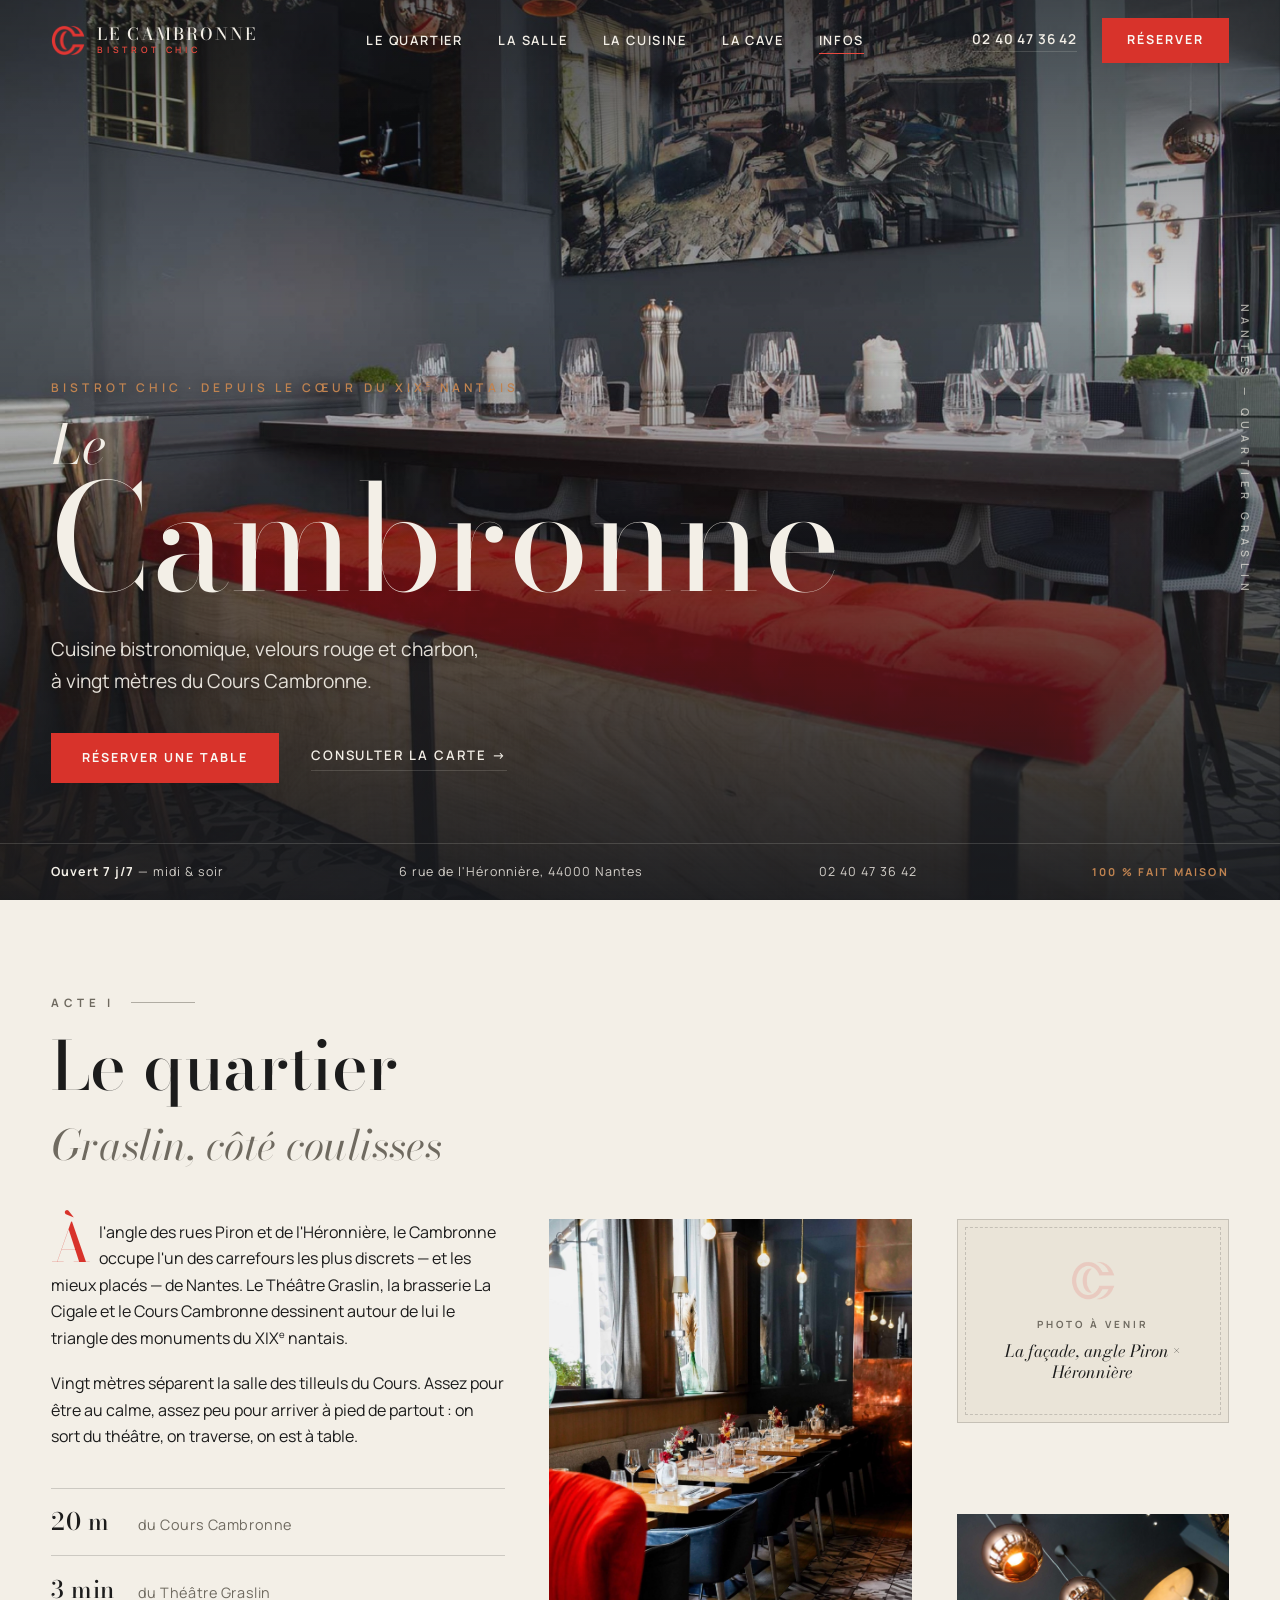
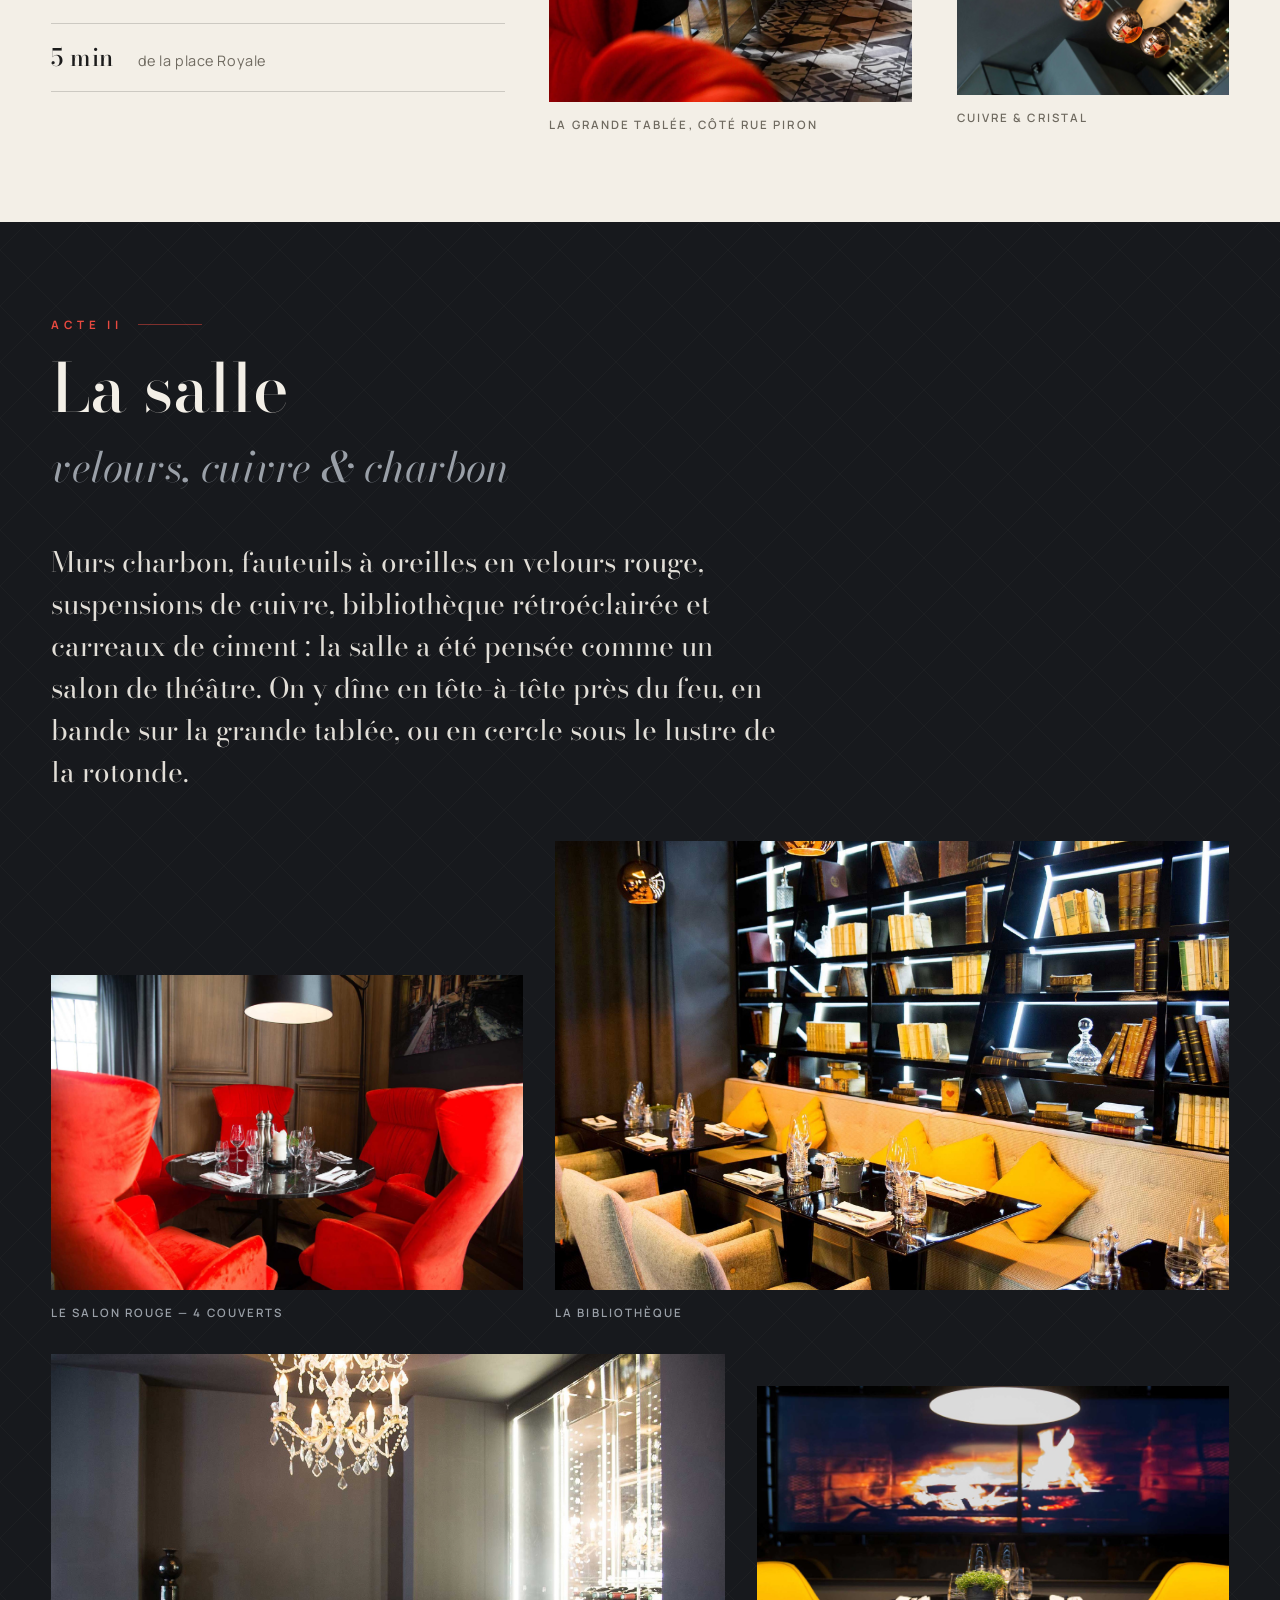
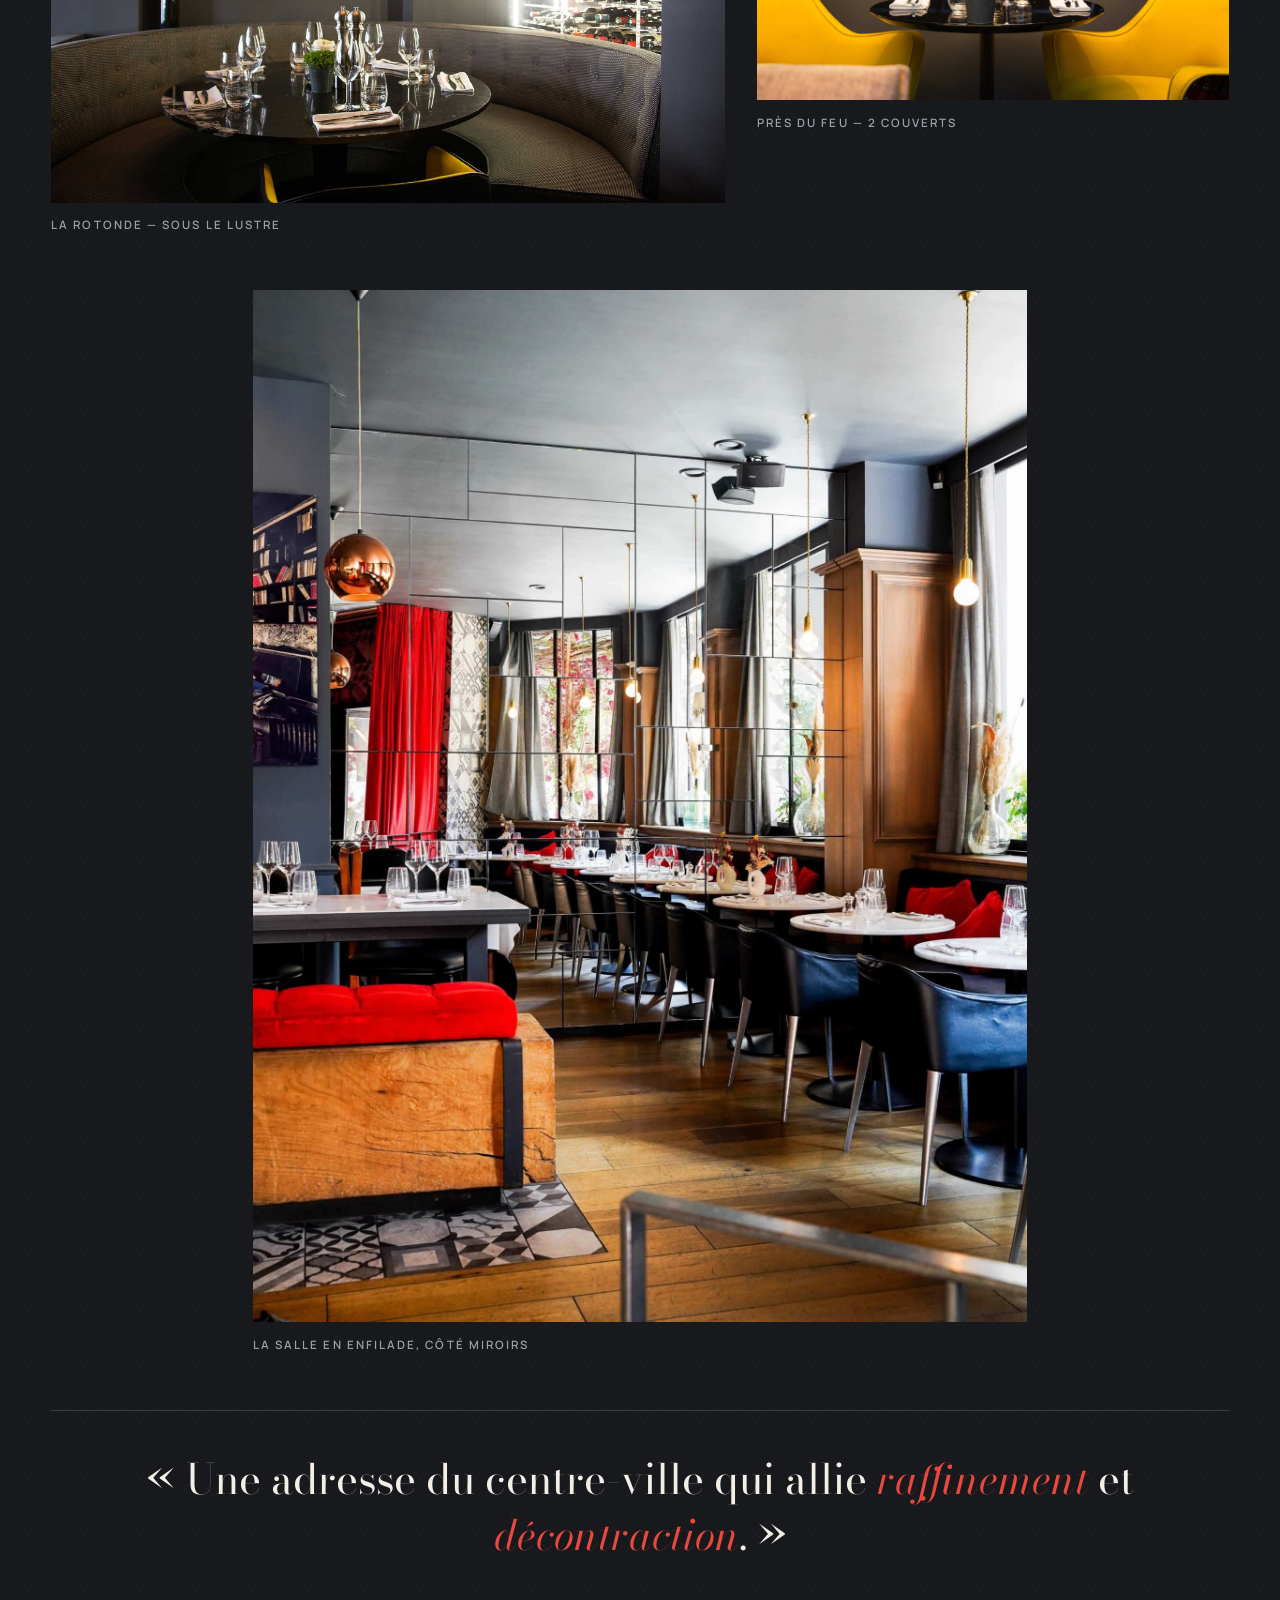
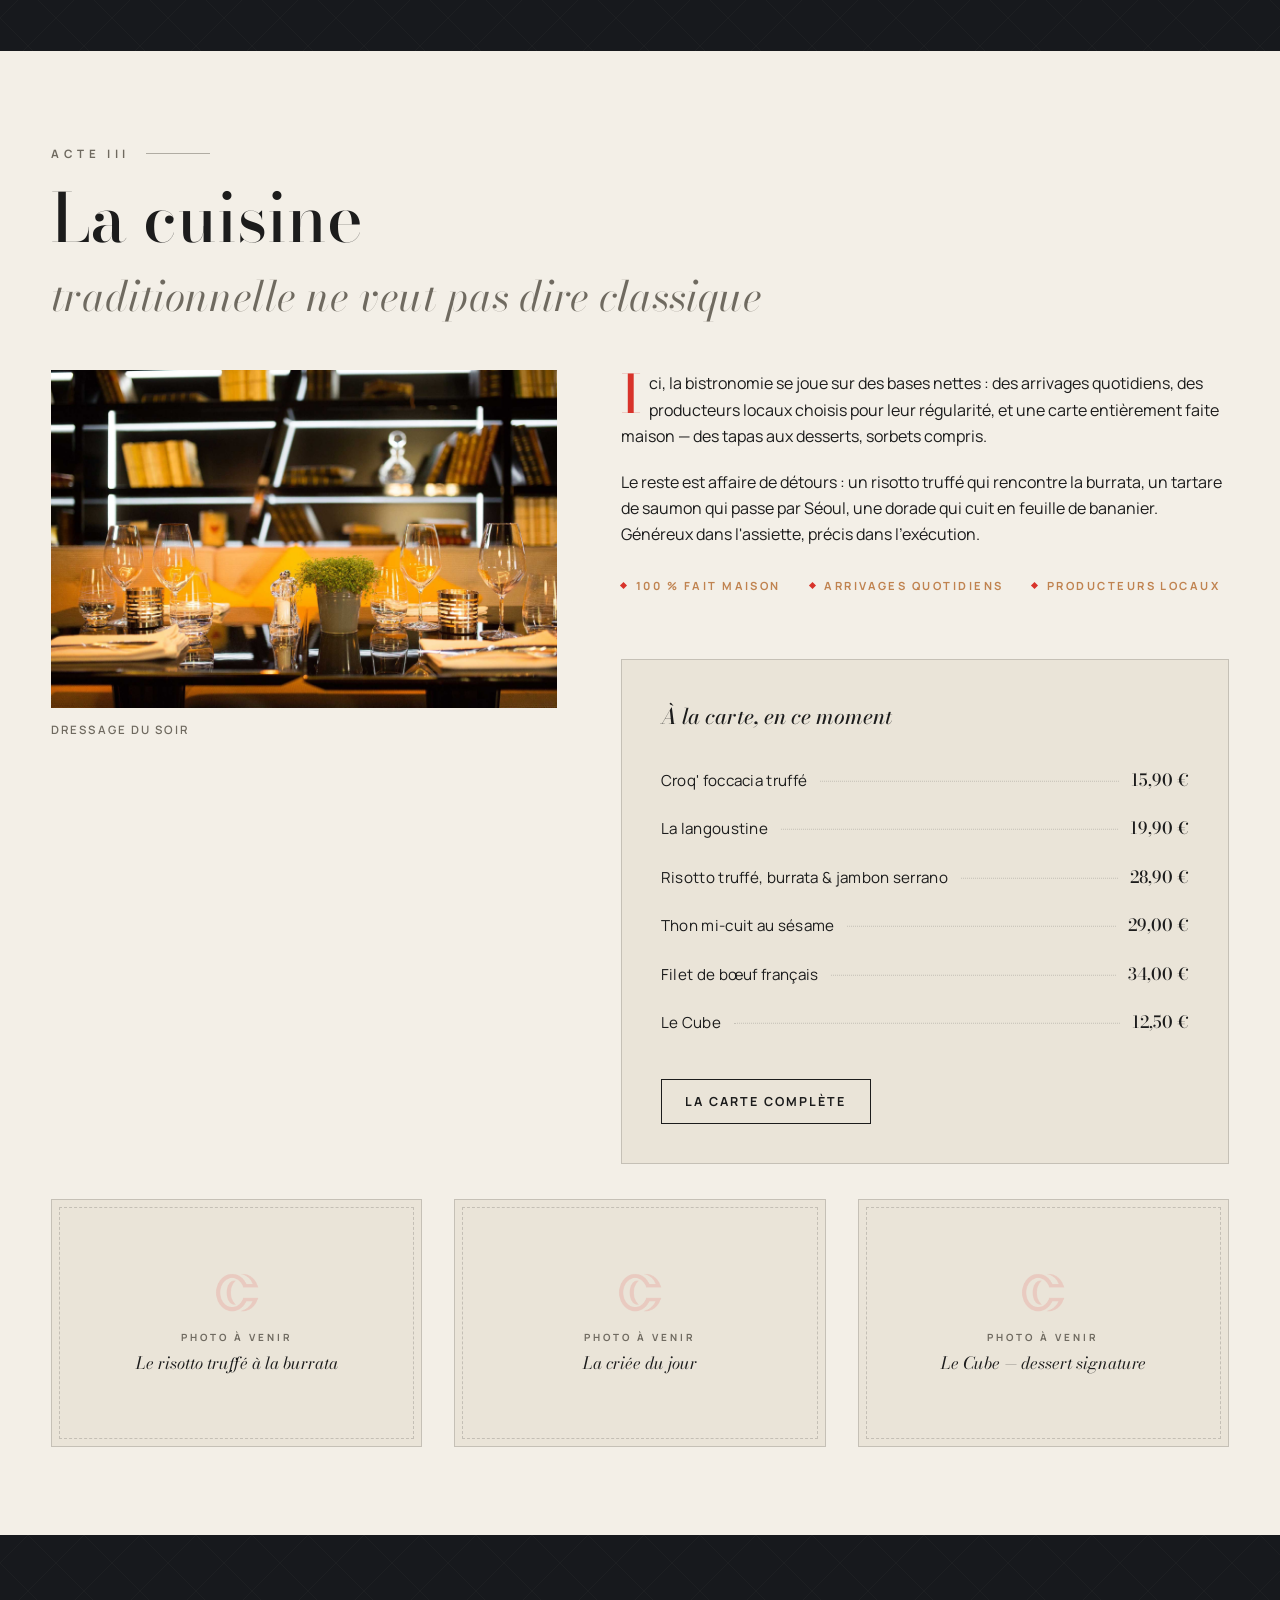
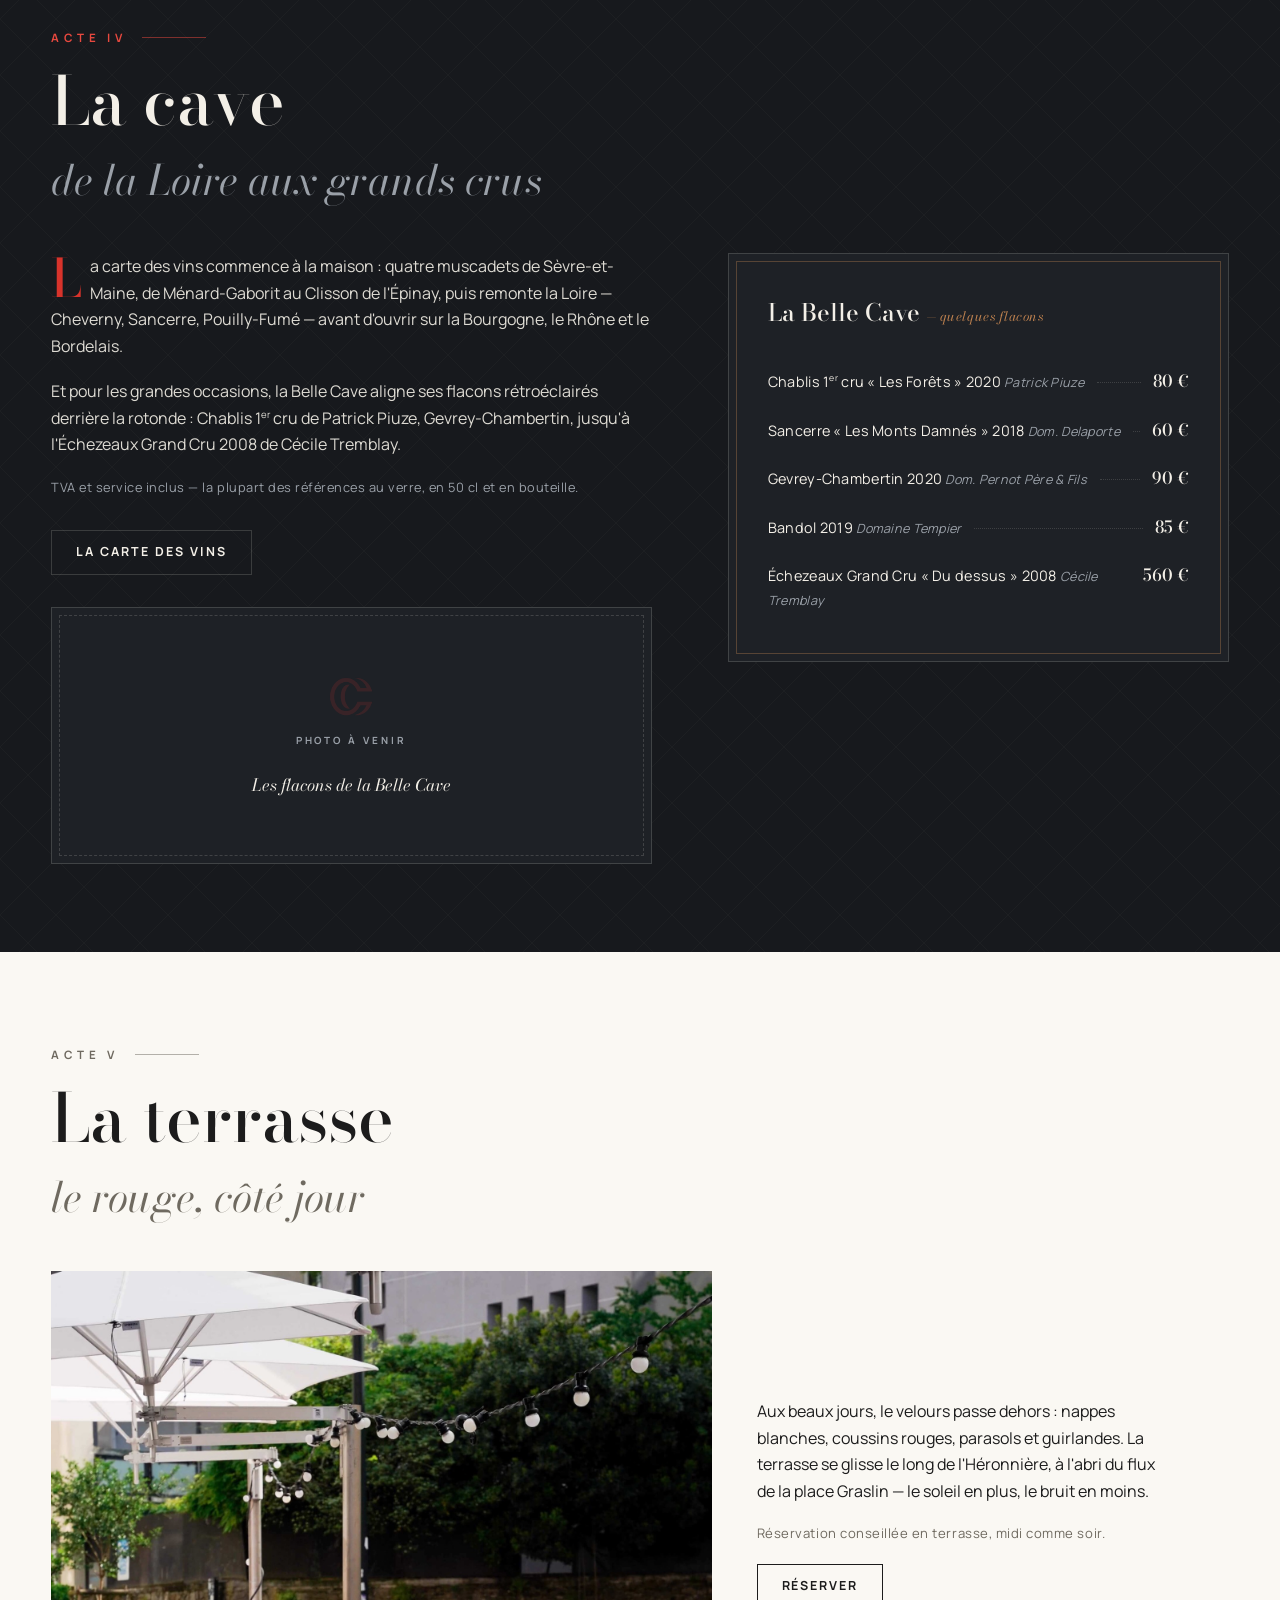
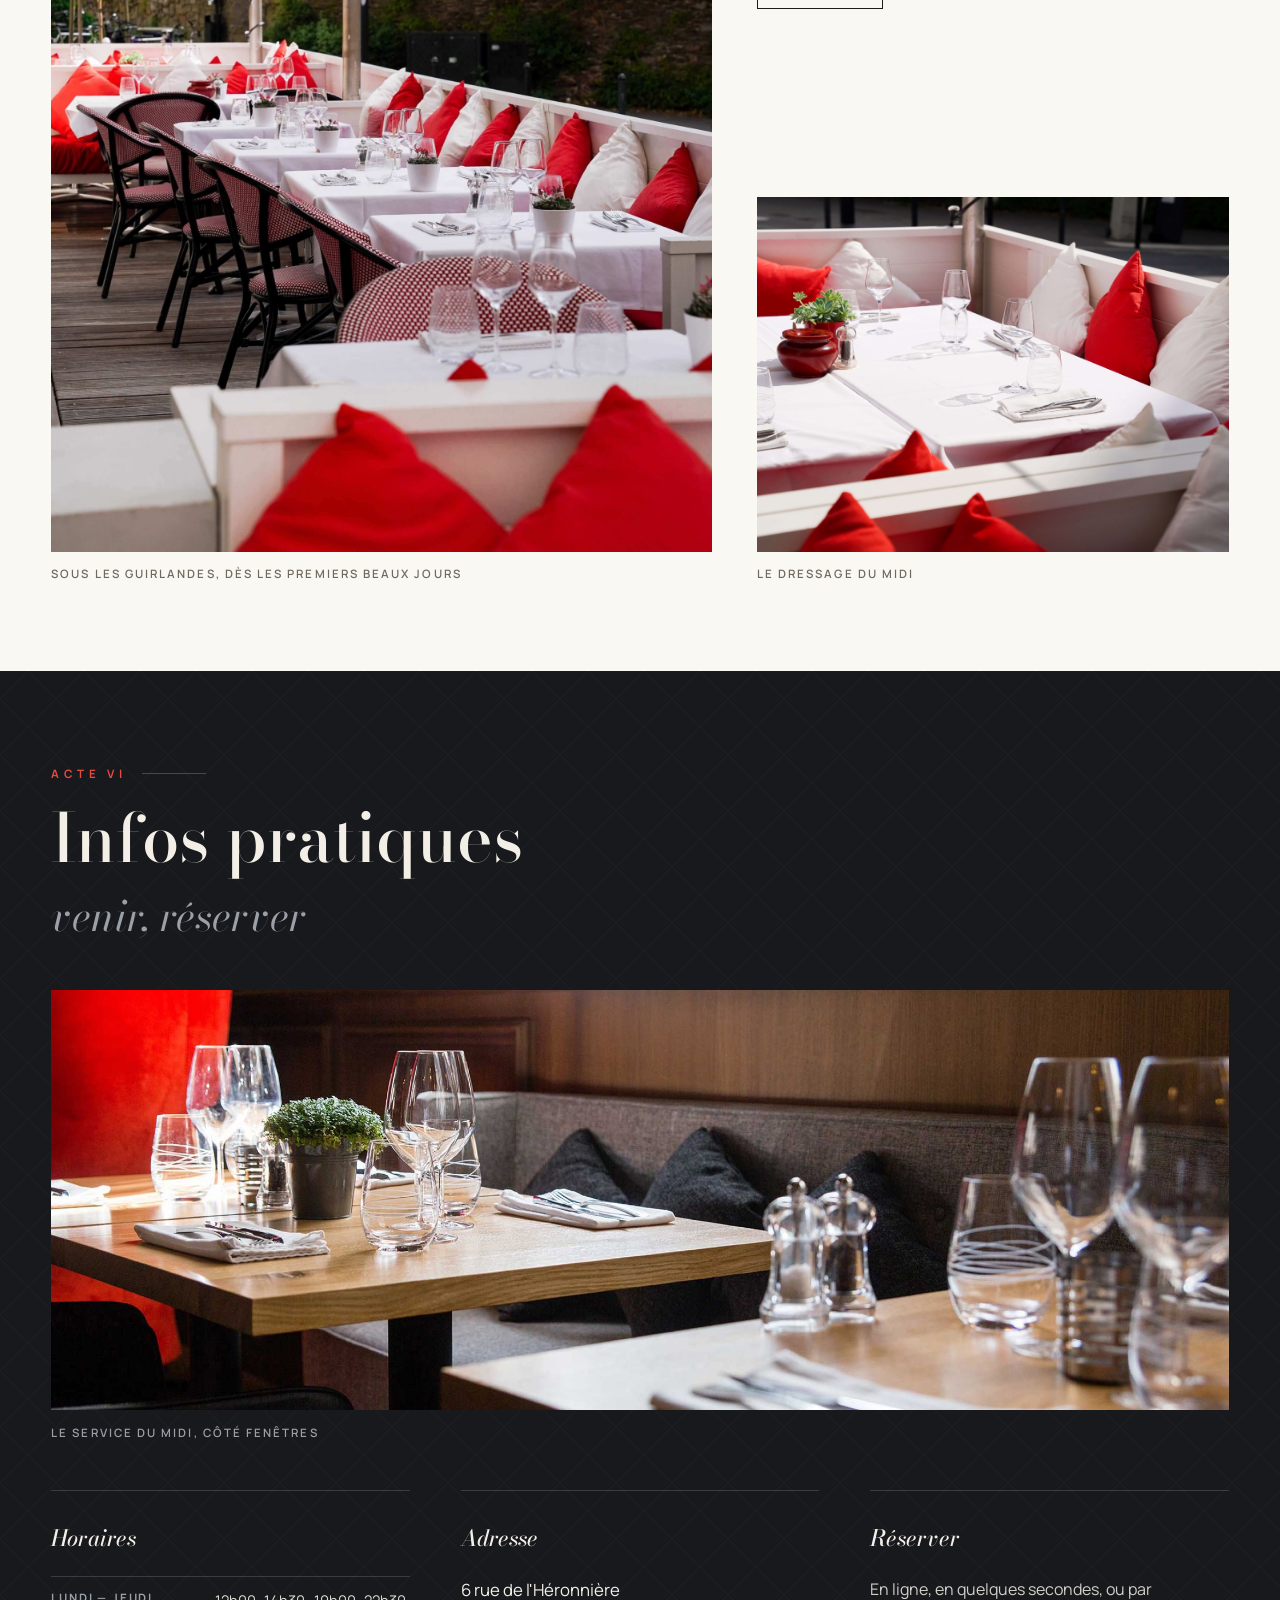
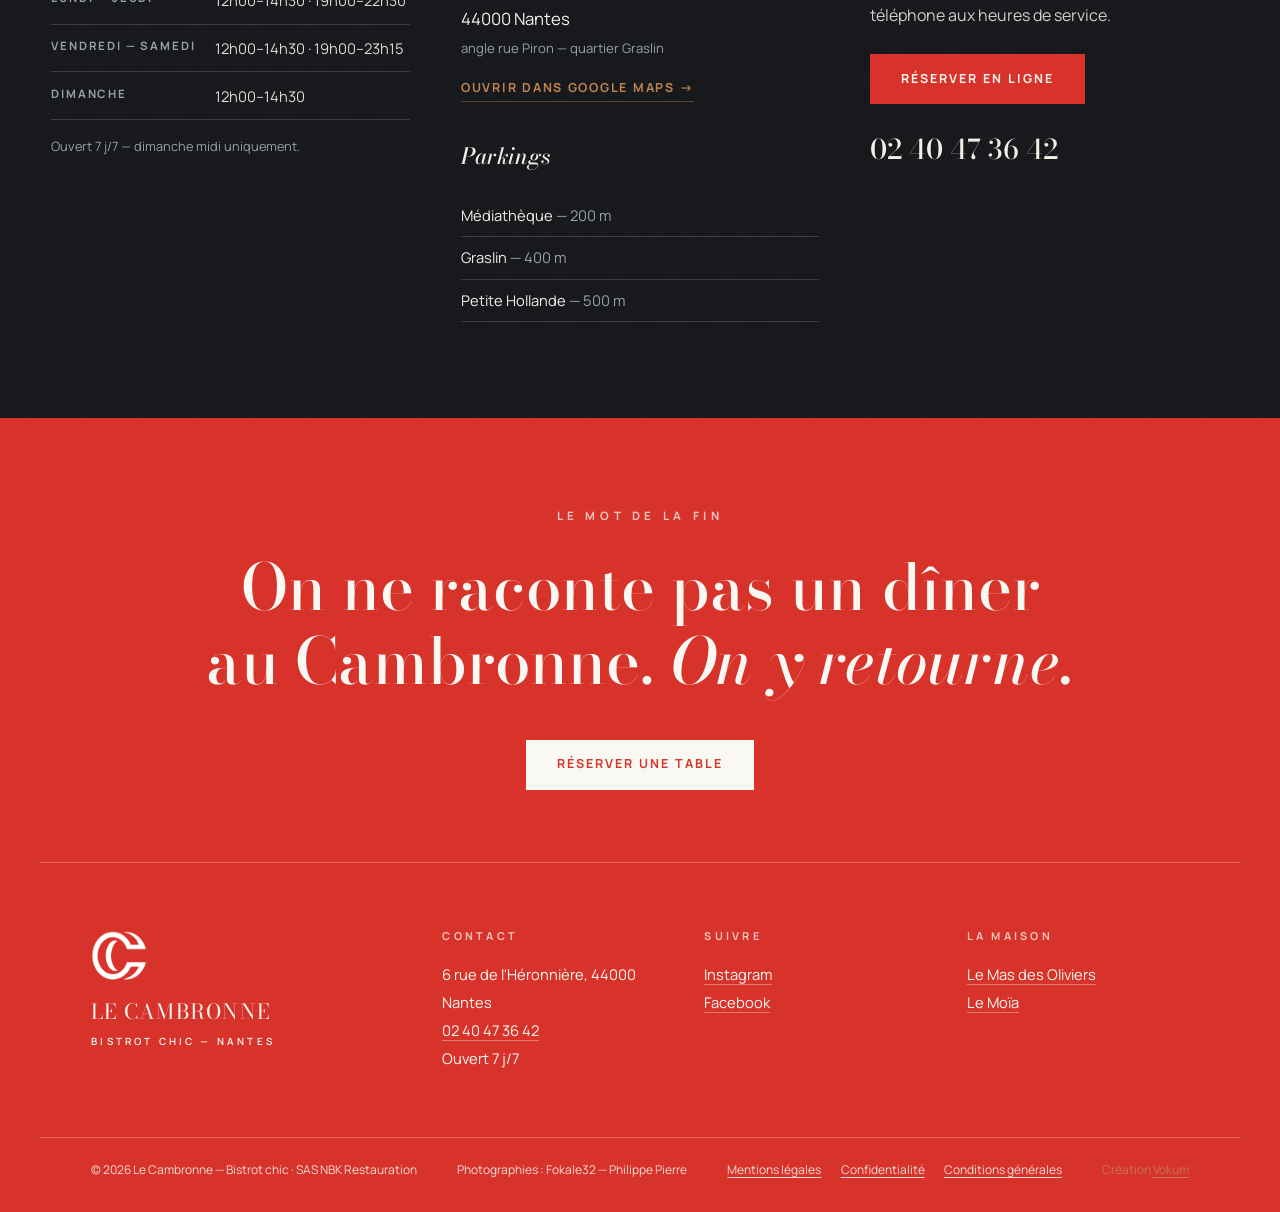
==== index.html @ c0816c4e "Le Cambronne — intro typographique, pages légales complètes (mentions, confidentialité, CGV), crédit" ====
<!DOCTYPE html>
<html lang="fr">
<head>
  <meta charset="UTF-8">
  <meta name="viewport" content="width=device-width, initial-scale=1.0">
  <title>Le Cambronne — Bistrot chic à Nantes, quartier Graslin</title>
  <meta name="description" content="Bistrot chic au cœur du quartier Graslin, à Nantes. Cuisine bistronomique 100 % faite maison, arrivages quotidiens, belle cave. Ouvert 7 j/7 — 6 rue de l'Héronnière.">
  <link rel="canonical" href="https://www.lecambronne-bistrotchic.fr/">
  <meta property="og:type" content="restaurant.restaurant">
  <meta property="og:title" content="Le Cambronne — Bistrot chic à Nantes, quartier Graslin">
  <meta property="og:description" content="Cuisine bistronomique 100 % faite maison, à vingt mètres du Cours Cambronne. Ouvert 7 j/7.">
  <meta property="og:url" content="https://www.lecambronne-bistrotchic.fr/">
  <meta property="og:image" content="https://www.lecambronne-bistrotchic.fr/assets/img/salle-banc-rouge.jpg">
  <meta property="og:locale" content="fr_FR">
  <link rel="icon" type="image/png" href="assets/img/le_c.png">
  <link rel="preconnect" href="https://fonts.googleapis.com">
  <link rel="preconnect" href="https://fonts.gstatic.com" crossorigin>
  <link href="https://fonts.googleapis.com/css2?family=Bodoni+Moda:ital,opsz,wght@0,6..96,400;0,6..96,500;0,6..96,600;1,6..96,400;1,6..96,500&family=Manrope:wght@400;500;600;700&display=swap" rel="stylesheet">
  <link rel="stylesheet" href="styles.css">
  <script>
    document.documentElement.classList.add("js");
    // Filet de sécurité : si main.js ne se charge pas, on lève le rideau quand même.
    setTimeout(function () {
      if (document.body && !document.body.classList.contains("intro-finie")) {
        document.body.classList.add("intro-finie");
        var r = document.getElementById("rideau");
        if (r) r.classList.add("rideau--leve");
        document.body.style.overflow = "";
      }
    }, 3600);
  </script>
  <script type="application/ld+json">
  {
    "@context": "https://schema.org",
    "@type": "Restaurant",
    "name": "Le Cambronne — Bistrot Chic",
    "servesCuisine": "Bistronomique, française",
    "priceRange": "€€€",
    "telephone": "+33240473642",
    "address": {
      "@type": "PostalAddress",
      "streetAddress": "6 rue de l'Héronnière",
      "addressLocality": "Nantes",
      "postalCode": "44000",
      "addressCountry": "FR"
    },
    "url": "https://www.lecambronne-bistrotchic.fr/",
    "acceptsReservations": "https://app.overfull.fr/booking/?key_id=eyJ0eXAiOiJKV1QiLCJhbGciOiJIUzI1NiJ9.eyJrZXkiOjM5OH0.rPe6TVAcPLuRfk063mEUmEJoc5pPB_0tdmh7DfiwfVk&source=Web",
    "openingHoursSpecification": [
      { "@type": "OpeningHoursSpecification", "dayOfWeek": ["Monday","Tuesday","Wednesday","Thursday"], "opens": "12:00", "closes": "14:30" },
      { "@type": "OpeningHoursSpecification", "dayOfWeek": ["Monday","Tuesday","Wednesday","Thursday"], "opens": "19:00", "closes": "22:30" },
      { "@type": "OpeningHoursSpecification", "dayOfWeek": ["Friday","Saturday"], "opens": "12:00", "closes": "14:30" },
      { "@type": "OpeningHoursSpecification", "dayOfWeek": ["Friday","Saturday"], "opens": "19:00", "closes": "23:15" },
      { "@type": "OpeningHoursSpecification", "dayOfWeek": "Sunday", "opens": "12:00", "closes": "14:30" }
    ]
  }
  </script>
</head>
<body>

  <!-- ===================== RIDEAU D'OUVERTURE ===================== -->
  <div class="rideau" id="rideau" aria-hidden="true">
    <div class="rideau__coeur">
      <img class="rideau__c" src="assets/img/le_c.png" alt="" width="72" height="72">
      <p class="rideau__nom">Le Cambronne</p>
      <span class="rideau__filet"></span>
      <p class="rideau__sous">Bistrot chic — Nantes</p>
    </div>
  </div>

  <!-- ===================== NAVIGATION ===================== -->
  <header class="nav" id="nav">
    <div class="nav__inner">
      <a class="nav__brand" href="#haut" aria-label="Le Cambronne — retour en haut">
        <img src="assets/img/le_c.png" alt="" width="34" height="34" class="nav__c">
        <span class="nav__name">Le&nbsp;Cambronne<em>Bistrot&nbsp;chic</em></span>
      </a>
      <nav class="nav__links" aria-label="Navigation principale">
        <a href="#quartier">Le quartier</a>
        <a href="#salle">La salle</a>
        <a href="#cuisine">La cuisine</a>
        <a href="#cave">La cave</a>
        <a href="#infos">Infos</a>
      </nav>
      <div class="nav__actions">
        <a class="nav__tel" href="tel:+33240473642">02 40 47 36 42</a>
        <a class="btn btn--rouge" href="https://app.overfull.fr/booking/?key_id=eyJ0eXAiOiJKV1QiLCJhbGciOiJIUzI1NiJ9.eyJrZXkiOjM5OH0.rPe6TVAcPLuRfk063mEUmEJoc5pPB_0tdmh7DfiwfVk&source=Web" target="_blank" rel="noopener">Réserver</a>
      </div>
      <button class="nav__burger" id="burger" aria-label="Ouvrir le menu" aria-expanded="false">
        <span></span><span></span>
      </button>
    </div>
  </header>

  <!-- Menu mobile plein écran -->
  <div class="mobilemenu" id="mobilemenu" aria-hidden="true">
    <nav class="mobilemenu__links" aria-label="Menu mobile">
      <a href="#quartier"><small>I</small>Le quartier</a>
      <a href="#salle"><small>II</small>La salle</a>
      <a href="#cuisine"><small>III</small>La cuisine</a>
      <a href="#cave"><small>IV</small>La cave</a>
      <a href="#terrasse"><small>V</small>La terrasse</a>
      <a href="#infos"><small>VI</small>Infos pratiques</a>
    </nav>
    <div class="mobilemenu__foot">
      <a class="btn btn--rouge" href="https://app.overfull.fr/booking/?key_id=eyJ0eXAiOiJKV1QiLCJhbGciOiJIUzI1NiJ9.eyJrZXkiOjM5OH0.rPe6TVAcPLuRfk063mEUmEJoc5pPB_0tdmh7DfiwfVk&source=Web" target="_blank" rel="noopener">Réserver une table</a>
      <a href="tel:+33240473642">02 40 47 36 42</a>
      <p>6 rue de l'Héronnière, Nantes — 7 j/7</p>
    </div>
  </div>

  <main id="haut">

    <!-- ===================== HERO ===================== -->
    <section class="hero">
      <figure class="hero__media">
        <img src="assets/img/salle-banc-rouge.jpg" alt="La salle du Cambronne : banc de velours rouge, carreaux de ciment et suspensions cuivrées" fetchpriority="high" width="2200" height="1466">
      </figure>
      <div class="hero__scrim" aria-hidden="true"></div>

      <p class="hero__vertical" aria-hidden="true">Nantes — Quartier Graslin</p>

      <div class="hero__content">
        <p class="hero__sur">Bistrot chic · depuis le cœur du XIX<sup>e</sup> nantais</p>
        <h1 class="hero__title">
          <span class="hero__line">Le</span>
          <span class="hero__line hero__line--big">Cambronne</span>
        </h1>
        <p class="hero__pitch">Cuisine bistronomique, velours rouge et charbon,<br class="br-desktop">
        à vingt mètres du Cours Cambronne.</p>
        <div class="hero__cta">
          <a class="btn btn--rouge btn--grand" href="https://app.overfull.fr/booking/?key_id=eyJ0eXAiOiJKV1QiLCJhbGciOiJIUzI1NiJ9.eyJrZXkiOjM5OH0.rPe6TVAcPLuRfk063mEUmEJoc5pPB_0tdmh7DfiwfVk&source=Web" target="_blank" rel="noopener">Réserver une table</a>
          <a class="hero__lien-carte" href="carte.html">Consulter la carte <span aria-hidden="true">→</span></a>
        </div>
      </div>

      <div class="hero__bandeau">
        <p><strong>Ouvert 7 j/7</strong> — midi &amp; soir</p>
        <p>6 rue de l'Héronnière, 44000 Nantes</p>
        <p><a href="tel:+33240473642">02 40 47 36 42</a></p>
        <p class="hero__bandeau-fm">100&nbsp;% fait maison</p>
      </div>
    </section>

    <!-- ===================== ACTE I — LE QUARTIER ===================== -->
    <section class="acte acte--ivoire" id="quartier">
      <div class="acte__entete reveal">
        <p class="acte__numero">Acte I</p>
        <h2 class="acte__titre">Le quartier<br><em>Graslin, côté coulisses</em></h2>
      </div>

      <div class="quartier__grille">
        <div class="quartier__texte reveal">
          <p class="lettrine">À l'angle des rues Piron et de l'Héronnière, le Cambronne occupe l'un des carrefours les plus discrets — et les mieux placés — de Nantes. Le Théâtre Graslin, la brasserie La Cigale et le Cours Cambronne dessinent autour de lui le triangle des monuments du XIX<sup>e</sup> nantais.</p>
          <p>Vingt mètres séparent la salle des tilleuls du Cours. Assez pour être au calme, assez peu pour arriver à pied de partout : on sort du théâtre, on traverse, on est à table.</p>
          <ul class="quartier__reperes">
            <li><span>20&nbsp;m</span>du Cours Cambronne</li>
            <li><span>3&nbsp;min</span>du Théâtre Graslin</li>
            <li><span>5&nbsp;min</span>de la place Royale</li>
          </ul>
        </div>
        <figure class="quartier__photo quartier__photo--une reveal-img">
          <img src="assets/img/salle-fauteuil-rouge-portrait.jpg" alt="Fauteuil de velours rouge au premier plan, grande tablée dans la salle du Cambronne" loading="lazy" width="1651" height="2200">
          <figcaption>La grande tablée, côté rue Piron</figcaption>
        </figure>
        <div class="ph ph--43 quartier__ph reveal">
          <img class="ph__c" src="assets/img/le_c.png" alt="" aria-hidden="true">
          <p class="ph__label">Photo à venir</p>
          <p class="ph__sujet">La façade, angle Piron × Héronnière</p>
        </div>
        <figure class="quartier__photo quartier__photo--deux reveal-img">
          <img src="assets/img/suspensions-cuivre.jpg" alt="Suspensions cuivrées et lustre de la salle" loading="lazy" width="2200" height="1466">
          <figcaption>Cuivre &amp; cristal</figcaption>
        </figure>
      </div>
    </section>

    <!-- ===================== ACTE II — LA SALLE ===================== -->
    <section class="acte acte--charbon" id="salle">
      <div class="acte__entete reveal">
        <p class="acte__numero acte__numero--rouge">Acte II</p>
        <h2 class="acte__titre">La salle<br><em>velours, cuivre &amp; charbon</em></h2>
      </div>

      <div class="salle__intro reveal">
        <p>Murs charbon, fauteuils à oreilles en velours rouge, suspensions de cuivre, bibliothèque rétroéclairée et carreaux de ciment : la salle a été pensée comme un salon de théâtre. On y dîne en tête-à-tête près du feu, en bande sur la grande tablée, ou en cercle sous le lustre de la rotonde.</p>
      </div>

      <div class="salle__collage">
        <figure class="salle__img salle__img--a reveal-img">
          <img src="assets/img/salon-fauteuils-rouges.jpg" alt="Quatre fauteuils à oreilles en velours rouge autour d'une table dressée" loading="lazy" width="2200" height="1466">
          <figcaption>Le salon rouge — 4 couverts</figcaption>
        </figure>
        <figure class="salle__img salle__img--b reveal-img">
          <img src="assets/img/bibliotheque-salle.jpg" alt="Bibliothèque rétroéclairée et coussins jaunes dans la salle" loading="lazy" width="2200" height="1466">
          <figcaption>La bibliothèque</figcaption>
        </figure>
        <figure class="salle__img salle__img--c reveal-img">
          <img src="assets/img/rotonde-lustre.jpg" alt="Banquette en rotonde sous un lustre de cristal, cave à vins rétroéclairée en fond" loading="lazy" width="2200" height="1466">
          <figcaption>La rotonde — sous le lustre</figcaption>
        </figure>
        <figure class="salle__img salle__img--d reveal-img">
          <img src="assets/img/fauteuils-jaunes-feu.jpg" alt="Deux fauteuils jaunes face à la cheminée" loading="lazy" width="2200" height="1466">
          <figcaption>Près du feu — 2 couverts</figcaption>
        </figure>
        <figure class="salle__img salle__img--e reveal-img">
          <img src="assets/img/salle-perspective.jpg" alt="Perspective de la salle : miroirs, mur de cuivre, rideau rouge et tables dressées" loading="lazy" width="1651" height="2200">
          <figcaption>La salle en enfilade, côté miroirs</figcaption>
        </figure>
      </div>

      <blockquote class="salle__mot reveal">
        <p>« Une adresse du centre-ville qui allie <em>raffinement</em> et <em>décontraction</em>. »</p>
      </blockquote>
    </section>

    <!-- ===================== ACTE III — LA CUISINE ===================== -->
    <section class="acte acte--ivoire" id="cuisine">
      <div class="acte__entete reveal">
        <p class="acte__numero">Acte III</p>
        <h2 class="acte__titre">La cuisine<br><em>traditionnelle ne veut pas dire classique</em></h2>
      </div>

      <div class="cuisine__grille">
        <figure class="cuisine__photo reveal-img">
          <img src="assets/img/table-dressage-bibliotheque.jpg" alt="Table dressée, verres à vin et bibliothèque en arrière-plan" loading="lazy" width="2200" height="1466">
          <figcaption>Dressage du soir</figcaption>
        </figure>

        <div class="cuisine__texte reveal">
          <p class="lettrine">Ici, la bistronomie se joue sur des bases nettes : des arrivages quotidiens, des producteurs locaux choisis pour leur régularité, et une carte entièrement faite maison — des tapas aux desserts, sorbets compris.</p>
          <p>Le reste est affaire de détours : un risotto truffé qui rencontre la burrata, un tartare de saumon qui passe par Séoul, une dorade qui cuit en feuille de bananier. Généreux dans l'assiette, précis dans l'exécution.</p>
          <div class="cuisine__labels">
            <p>100&nbsp;% fait maison</p>
            <p>Arrivages quotidiens</p>
            <p>Producteurs locaux</p>
          </div>
        </div>

        <div class="cuisine__extraits reveal">
          <h3>À la carte, en ce moment</h3>
          <ul class="carte-extrait">
            <li><span class="carte-extrait__nom">Croq' foccacia truffé</span><span class="carte-extrait__filet"></span><span class="carte-extrait__prix">15,90&nbsp;€</span></li>
            <li><span class="carte-extrait__nom">La langoustine</span><span class="carte-extrait__filet"></span><span class="carte-extrait__prix">19,90&nbsp;€</span></li>
            <li><span class="carte-extrait__nom">Risotto truffé, burrata &amp; jambon serrano</span><span class="carte-extrait__filet"></span><span class="carte-extrait__prix">28,90&nbsp;€</span></li>
            <li><span class="carte-extrait__nom">Thon mi-cuit au sésame</span><span class="carte-extrait__filet"></span><span class="carte-extrait__prix">29,00&nbsp;€</span></li>
            <li><span class="carte-extrait__nom">Filet de bœuf français</span><span class="carte-extrait__filet"></span><span class="carte-extrait__prix">34,00&nbsp;€</span></li>
            <li><span class="carte-extrait__nom">Le Cube</span><span class="carte-extrait__filet"></span><span class="carte-extrait__prix">12,50&nbsp;€</span></li>
          </ul>
          <a class="btn btn--encre" href="carte.html">La carte complète</a>
        </div>
      </div>

      <div class="cuisine__plats">
        <div class="ph ph--32 reveal">
          <img class="ph__c" src="assets/img/le_c.png" alt="" aria-hidden="true">
          <p class="ph__label">Photo à venir</p>
          <p class="ph__sujet">Le risotto truffé à la burrata</p>
        </div>
        <div class="ph ph--32 reveal">
          <img class="ph__c" src="assets/img/le_c.png" alt="" aria-hidden="true">
          <p class="ph__label">Photo à venir</p>
          <p class="ph__sujet">La criée du jour</p>
        </div>
        <div class="ph ph--32 reveal">
          <img class="ph__c" src="assets/img/le_c.png" alt="" aria-hidden="true">
          <p class="ph__label">Photo à venir</p>
          <p class="ph__sujet">Le Cube — dessert signature</p>
        </div>
      </div>
    </section>

    <!-- ===================== ACTE IV — LA CAVE ===================== -->
    <section class="acte acte--charbon" id="cave">
      <div class="acte__entete reveal">
        <p class="acte__numero acte__numero--rouge">Acte IV</p>
        <h2 class="acte__titre">La cave<br><em>de la Loire aux grands crus</em></h2>
      </div>

      <div class="cave__grille">
        <div class="cave__texte reveal">
          <p class="lettrine">La carte des vins commence à la maison : quatre muscadets de Sèvre-et-Maine, de Ménard-Gaborit au Clisson de l'Épinay, puis remonte la Loire — Cheverny, Sancerre, Pouilly-Fumé — avant d'ouvrir sur la Bourgogne, le Rhône et le Bordelais.</p>
          <p>Et pour les grandes occasions, la Belle Cave aligne ses flacons rétroéclairés derrière la rotonde : Chablis 1<sup>er</sup> cru de Patrick Piuze, Gevrey-Chambertin, jusqu'à l'Échezeaux Grand Cru 2008 de Cécile Tremblay.</p>
          <p class="cave__mention">TVA et service inclus — la plupart des références au verre, en 50&nbsp;cl et en bouteille.</p>
          <a class="btn btn--ivoire" href="carte.html#vins">La carte des vins</a>
          <div class="ph ph--21 ph--nuit cave__ph reveal">
            <img class="ph__c" src="assets/img/le_c.png" alt="" aria-hidden="true">
            <p class="ph__label">Photo à venir</p>
            <p class="ph__sujet">Les flacons de la Belle Cave</p>
          </div>
        </div>

        <div class="cave__belle reveal">
          <h3>La Belle Cave <span>— quelques flacons</span></h3>
          <ul class="carte-extrait carte-extrait--nuit">
            <li><span class="carte-extrait__nom">Chablis 1<sup>er</sup> cru « Les Forêts » 2020 <em>Patrick Piuze</em></span><span class="carte-extrait__filet"></span><span class="carte-extrait__prix">80&nbsp;€</span></li>
            <li><span class="carte-extrait__nom">Sancerre « Les Monts Damnés » 2018 <em>Dom. Delaporte</em></span><span class="carte-extrait__filet"></span><span class="carte-extrait__prix">60&nbsp;€</span></li>
            <li><span class="carte-extrait__nom">Gevrey-Chambertin 2020 <em>Dom. Pernot Père &amp; Fils</em></span><span class="carte-extrait__filet"></span><span class="carte-extrait__prix">90&nbsp;€</span></li>
            <li><span class="carte-extrait__nom">Bandol 2019 <em>Domaine Tempier</em></span><span class="carte-extrait__filet"></span><span class="carte-extrait__prix">85&nbsp;€</span></li>
            <li><span class="carte-extrait__nom">Échezeaux Grand Cru « Du dessus » 2008 <em>Cécile Tremblay</em></span><span class="carte-extrait__filet"></span><span class="carte-extrait__prix">560&nbsp;€</span></li>
          </ul>
        </div>
      </div>
    </section>

    <!-- ===================== ACTE V — LA TERRASSE ===================== -->
    <section class="acte acte--blanc" id="terrasse">
      <div class="acte__entete reveal">
        <p class="acte__numero">Acte V</p>
        <h2 class="acte__titre">La terrasse<br><em>le rouge, côté jour</em></h2>
      </div>

      <div class="terrasse__grille">
        <figure class="terrasse__photo terrasse__photo--large reveal-img">
          <img src="assets/img/terrasse-perspective.jpg" alt="La terrasse du Cambronne : nappes blanches, coussins rouges, parasols et guirlandes" loading="lazy" width="1651" height="2200">
          <figcaption>Sous les guirlandes, dès les premiers beaux jours</figcaption>
        </figure>
        <div class="terrasse__texte reveal">
          <p>Aux beaux jours, le velours passe dehors : nappes blanches, coussins rouges, parasols et guirlandes. La terrasse se glisse le long de l'Héronnière, à l'abri du flux de la place Graslin — le soleil en plus, le bruit en moins.</p>
          <p class="terrasse__note">Réservation conseillée en terrasse, midi comme soir.</p>
          <a class="btn btn--encre" href="https://app.overfull.fr/booking/?key_id=eyJ0eXAiOiJKV1QiLCJhbGciOiJIUzI1NiJ9.eyJrZXkiOjM5OH0.rPe6TVAcPLuRfk063mEUmEJoc5pPB_0tdmh7DfiwfVk&source=Web" target="_blank" rel="noopener">Réserver</a>
        </div>
        <figure class="terrasse__photo terrasse__photo--détail reveal-img">
          <img src="assets/img/terrasse-table-blanche.jpg" alt="Table nappée de blanc et coussins rouges en terrasse" loading="lazy" width="2200" height="1651">
          <figcaption>Le dressage du midi</figcaption>
        </figure>
      </div>
    </section>

    <!-- ===================== ACTE VI — INFOS ===================== -->
    <section class="acte acte--charbon acte--infos" id="infos">
      <div class="acte__entete reveal">
        <p class="acte__numero acte__numero--rouge">Acte VI</p>
        <h2 class="acte__titre">Infos pratiques<br><em>venir, réserver</em></h2>
      </div>

      <figure class="infos__photo reveal-img">
        <img src="assets/img/tables-lumiere-jour.jpg" alt="Tables dressées dans la lumière du midi, banquette et fauteuil rouge" loading="lazy" width="2200" height="1466">
        <figcaption>Le service du midi, côté fenêtres</figcaption>
      </figure>

      <div class="infos__grille">
        <div class="infos__bloc reveal">
          <h3>Horaires</h3>
          <table class="infos__horaires">
            <tr><th scope="row">Lundi — jeudi</th><td>12h00–14h30 · 19h00–22h30</td></tr>
            <tr><th scope="row">Vendredi — samedi</th><td>12h00–14h30 · 19h00–23h15</td></tr>
            <tr><th scope="row">Dimanche</th><td>12h00–14h30</td></tr>
          </table>
          <p class="infos__note">Ouvert 7&nbsp;j/7 — dimanche midi uniquement.</p>
        </div>

        <div class="infos__bloc reveal">
          <h3>Adresse</h3>
          <p class="infos__adresse">6 rue de l'Héronnière<br>44000 Nantes<br><span>angle rue Piron — quartier Graslin</span></p>
          <a class="infos__maps" href="https://maps.google.com/?q=Le+Cambronne+Bistrot+Chic,+6+rue+de+l'Héronnière,+44000+Nantes" target="_blank" rel="noopener">Ouvrir dans Google Maps <span aria-hidden="true">→</span></a>
          <h3 class="infos__h3-second">Parkings</h3>
          <ul class="infos__parkings">
            <li>Médiathèque <span>— 200 m</span></li>
            <li>Graslin <span>— 400 m</span></li>
            <li>Petite Hollande <span>— 500 m</span></li>
          </ul>
        </div>

        <div class="infos__bloc infos__bloc--resa reveal">
          <h3>Réserver</h3>
          <p>En ligne, en quelques secondes, ou par téléphone aux heures de service.</p>
          <a class="btn btn--rouge btn--grand" href="https://app.overfull.fr/booking/?key_id=eyJ0eXAiOiJKV1QiLCJhbGciOiJIUzI1NiJ9.eyJrZXkiOjM5OH0.rPe6TVAcPLuRfk063mEUmEJoc5pPB_0tdmh7DfiwfVk&source=Web" target="_blank" rel="noopener">Réserver en ligne</a>
          <a class="infos__tel" href="tel:+33240473642">02 40 47 36 42</a>
        </div>
      </div>
    </section>

  </main>

  <!-- ===================== FOOTER ===================== -->
  <footer class="footer">
    <div class="footer__mot reveal">
      <p class="footer__sur">Le mot de la fin</p>
      <p class="footer__phrase">On ne raconte pas un dîner<br>au Cambronne. <em>On y retourne.</em></p>
      <a class="btn btn--rouge btn--grand" href="https://app.overfull.fr/booking/?key_id=eyJ0eXAiOiJKV1QiLCJhbGciOiJIUzI1NiJ9.eyJrZXkiOjM5OH0.rPe6TVAcPLuRfk063mEUmEJoc5pPB_0tdmh7DfiwfVk&source=Web" target="_blank" rel="noopener">Réserver une table</a>
    </div>

    <div class="footer__bas">
      <div class="footer__col footer__col--marque">
        <img src="assets/img/le_c.png" alt="" width="56" height="56">
        <p>Le Cambronne<br><span>Bistrot chic — Nantes</span></p>
      </div>
      <div class="footer__col">
        <h4>Contact</h4>
        <p>6 rue de l'Héronnière, 44000 Nantes</p>
        <p><a href="tel:+33240473642">02 40 47 36 42</a></p>
        <p>Ouvert 7 j/7</p>
      </div>
      <div class="footer__col">
        <h4>Suivre</h4>
        <p><a href="https://www.instagram.com/lecambronnebistrotchic" target="_blank" rel="noopener">Instagram</a></p>
        <p><a href="https://www.facebook.com/lecambronne" target="_blank" rel="noopener">Facebook</a></p>
      </div>
      <div class="footer__col">
        <h4>La maison</h4>
        <p><a href="https://www.lemasdesoliviers-nantes.fr" target="_blank" rel="noopener">Le Mas des Oliviers</a></p>
        <p><a href="https://www.lemoia-restaurant.fr" target="_blank" rel="noopener">Le Moïa</a></p>
      </div>
    </div>

    <div class="footer__mentions">
      <p>© <span id="annee">2026</span> Le Cambronne — Bistrot chic · SAS NBK Restauration</p>
      <p>Photographies : Fokale32 — Philippe Pierre</p>
      <p class="footer__liens">
        <a href="mentions-legales.html">Mentions légales</a>
        <a href="confidentialite.html">Confidentialité</a>
        <a href="cgv.html">Conditions générales</a>
      </p>
      <p class="footer__credit">Création <a href="https://vokumagency.com" target="_blank" rel="noopener">Vokum</a></p>
    </div>
  </footer>

  <script src="main.js" defer></script>
</body>
</html>
---- styles.css ----
/* ==========================================================================
   LE CAMBRONNE — Bistrot chic, Nantes Graslin
   DA « Velours & Charbon » : rouge Cambronne, charbon, cuivre, ivoire.
   Bodoni Moda (didone) + Manrope (labels & corps).
   ========================================================================== */

:root {
  --charbon: #17191d;
  --charbon-2: #1e2126;
  --charbon-3: #262a30;
  --ivoire: #f3efe7;
  --ivoire-2: #eae4d8;
  --blanc: #faf8f3;
  --encre: #1c1c1c;
  --rouge: #d8332b;
  --rouge-vif: #e8493f;
  --cuivre: #c08350;
  --gris-nuit: #9aa0a8;
  --gris-jour: #6f6a60;
  --filet-nuit: rgba(243, 239, 231, 0.16);
  --filet-jour: rgba(28, 28, 28, 0.18);

  --didone: "Bodoni Moda", "Didot", serif;
  --sans: "Manrope", "Helvetica Neue", sans-serif;

  --gouttiere: clamp(1.25rem, 4vw, 4.5rem);
  --transition-douce: cubic-bezier(0.22, 1, 0.36, 1);
  --transition-scene: cubic-bezier(0.7, 0, 0.2, 1);
}

* { margin: 0; padding: 0; box-sizing: border-box; }

html { scroll-behavior: smooth; }

body {
  font-family: var(--sans);
  font-size: 1rem;
  line-height: 1.65;
  color: var(--encre);
  background: var(--charbon);
  -webkit-font-smoothing: antialiased;
}

img { display: block; max-width: 100%; height: auto; }

a { color: inherit; }

sup { font-size: 0.6em; }

::selection { background: var(--rouge); color: var(--ivoire); }

/* ==========================================================================
   Boutons & liens
   ========================================================================== */

.btn {
  display: inline-block;
  font-family: var(--sans);
  font-size: 0.78rem;
  font-weight: 700;
  letter-spacing: 0.16em;
  text-transform: uppercase;
  text-decoration: none;
  padding: 0.9em 1.9em;
  border: 1px solid transparent;
  transition: background-color 0.35s var(--transition-douce),
              color 0.35s var(--transition-douce),
              border-color 0.35s var(--transition-douce);
}

.btn--grand { padding: 1.1em 2.4em; }

.btn--rouge {
  background: var(--rouge);
  color: var(--blanc);
  border-color: var(--rouge);
}
.btn--rouge:hover { background: transparent; color: var(--rouge-vif); border-color: var(--rouge-vif); }
.acte--ivoire .btn--rouge:hover, .acte--blanc .btn--rouge:hover { color: var(--rouge); border-color: var(--rouge); }

.btn--encre {
  background: transparent;
  color: var(--encre);
  border-color: var(--encre);
}
.btn--encre:hover { background: var(--encre); color: var(--ivoire); }

.btn--ivoire {
  background: transparent;
  color: var(--ivoire);
  border-color: var(--filet-nuit);
}
.btn--ivoire:hover { border-color: var(--ivoire); background: var(--ivoire); color: var(--charbon); }

/* ==========================================================================
   Navigation
   ========================================================================== */

.nav {
  position: fixed;
  inset: 0 0 auto 0;
  z-index: 100;
  transition: background-color 0.4s ease, box-shadow 0.4s ease, transform 0.4s var(--transition-douce);
}

.nav--fond {
  background: rgba(23, 25, 29, 0.92);
  backdrop-filter: blur(12px);
  -webkit-backdrop-filter: blur(12px);
  box-shadow: 0 1px 0 var(--filet-nuit);
}

.nav--cache { transform: translateY(-100%); }

.nav__inner {
  display: flex;
  align-items: center;
  justify-content: space-between;
  gap: 2rem;
  padding: 1.1rem var(--gouttiere);
}

.nav__brand {
  display: flex;
  align-items: center;
  gap: 0.75rem;
  text-decoration: none;
  color: var(--ivoire);
}

.nav__c { width: 34px; height: 34px; }

.nav__name {
  font-family: var(--didone);
  font-size: 1.05rem;
  font-weight: 500;
  letter-spacing: 0.12em;
  text-transform: uppercase;
  display: flex;
  flex-direction: column;
  line-height: 1.15;
}

.nav__name em {
  font-family: var(--sans);
  font-style: normal;
  font-size: 0.55rem;
  font-weight: 600;
  letter-spacing: 0.42em;
  color: var(--rouge-vif);
  text-transform: uppercase;
}

.nav__links {
  display: flex;
  gap: 2.2rem;
}

.nav__links a {
  position: relative;
  font-size: 0.8rem;
  font-weight: 600;
  letter-spacing: 0.14em;
  text-transform: uppercase;
  text-decoration: none;
  color: var(--ivoire);
  padding: 0.3em 0;
}

.nav__links a::after {
  content: "";
  position: absolute;
  left: 0; bottom: 0;
  width: 100%;
  height: 1px;
  background: var(--rouge-vif);
  transform: scaleX(0);
  transform-origin: right;
  transition: transform 0.4s var(--transition-douce);
}

.nav__links a:hover::after,
.nav__links a.actif::after {
  transform: scaleX(1);
  transform-origin: left;
}

.nav__actions { display: flex; align-items: center; gap: 1.6rem; }

.nav__tel {
  font-size: 0.85rem;
  font-weight: 600;
  letter-spacing: 0.06em;
  color: var(--ivoire);
  text-decoration: none;
  border-bottom: 1px solid var(--filet-nuit);
  transition: border-color 0.3s ease, color 0.3s ease;
}
.nav__tel:hover { color: var(--cuivre); border-color: var(--cuivre); }

.nav__burger {
  display: none;
  background: none;
  border: 0;
  width: 40px;
  height: 40px;
  cursor: pointer;
  flex-direction: column;
  justify-content: center;
  gap: 7px;
}
.nav__burger span {
  display: block;
  height: 1.5px;
  width: 26px;
  margin-inline: auto;
  background: var(--ivoire);
  transition: transform 0.35s var(--transition-douce), opacity 0.3s;
}
.nav__burger.ouvert span:first-child { transform: translateY(4.5px) rotate(45deg); }
.nav__burger.ouvert span:last-child { transform: translateY(-4.5px) rotate(-45deg); }

/* Menu mobile */
.mobilemenu {
  position: fixed;
  inset: 0;
  z-index: 90;
  background: var(--charbon);
  display: flex;
  flex-direction: column;
  justify-content: space-between;
  padding: 7rem var(--gouttiere) 3rem;
  opacity: 0;
  visibility: hidden;
  transition: opacity 0.45s var(--transition-douce), visibility 0.45s;
}
.mobilemenu.ouvert { opacity: 1; visibility: visible; }

.mobilemenu__links { display: flex; flex-direction: column; }

.mobilemenu__links a {
  display: flex;
  align-items: baseline;
  gap: 1rem;
  font-family: var(--didone);
  font-size: clamp(1.9rem, 8vw, 2.6rem);
  font-weight: 500;
  color: var(--ivoire);
  text-decoration: none;
  padding: 0.55rem 0;
  border-bottom: 1px solid var(--filet-nuit);
  opacity: 0;
  transform: translateY(18px);
  transition: opacity 0.5s var(--transition-douce), transform 0.5s var(--transition-douce);
}
.mobilemenu.ouvert .mobilemenu__links a { opacity: 1; transform: none; }
.mobilemenu.ouvert .mobilemenu__links a:nth-child(2) { transition-delay: 0.05s; }
.mobilemenu.ouvert .mobilemenu__links a:nth-child(3) { transition-delay: 0.1s; }
.mobilemenu.ouvert .mobilemenu__links a:nth-child(4) { transition-delay: 0.15s; }
.mobilemenu.ouvert .mobilemenu__links a:nth-child(5) { transition-delay: 0.2s; }
.mobilemenu.ouvert .mobilemenu__links a:nth-child(6) { transition-delay: 0.25s; }

.mobilemenu__links small {
  font-family: var(--sans);
  font-size: 0.7rem;
  font-weight: 600;
  letter-spacing: 0.2em;
  color: var(--rouge-vif);
  min-width: 1.6rem;
}

.mobilemenu__foot { display: flex; flex-direction: column; gap: 1rem; align-items: flex-start; }
.mobilemenu__foot a:not(.btn) { color: var(--ivoire); font-weight: 600; }
.mobilemenu__foot p { color: var(--gris-nuit); font-size: 0.85rem; }

/* ==========================================================================
   Hero
   ========================================================================== */

.hero {
  position: relative;
  min-height: 100svh;
  display: flex;
  align-items: flex-end;
  overflow: hidden;
  isolation: isolate;
}

.hero__media {
  position: absolute;
  inset: -12% 0 0 0;   /* débord haut pour la parallaxe en translation */
  z-index: -2;
}
.hero__media img {
  width: 100%;
  height: 100%;
  object-fit: cover;
  will-change: transform;
}

.hero__scrim {
  position: absolute;
  inset: 0;
  z-index: -1;
  background:
    linear-gradient(180deg, rgba(23,25,29,0.66) 0%, rgba(23,25,29,0.2) 34%, rgba(23,25,29,0.72) 78%, rgba(23,25,29,0.94) 100%);
}

.hero__vertical {
  position: absolute;
  top: 50%;
  right: calc(var(--gouttiere) / 2);
  transform: translateY(-50%);
  writing-mode: vertical-rl;
  font-size: 0.68rem;
  font-weight: 600;
  letter-spacing: 0.5em;
  text-transform: uppercase;
  color: rgba(243, 239, 231, 0.65);
}

.hero__content {
  width: 100%;
  padding: 0 var(--gouttiere) clamp(6.5rem, 13vh, 9rem);
}

.hero__sur {
  font-size: 0.75rem;
  font-weight: 600;
  letter-spacing: 0.34em;
  text-transform: uppercase;
  color: var(--cuivre);
  margin-bottom: 1.4rem;
  text-shadow: 0 1px 14px rgba(23, 25, 29, 0.7);
}

.hero__title {
  font-family: var(--didone);
  font-weight: 500;
  color: var(--ivoire);
  line-height: 0.92;
  margin-bottom: 1.8rem;
}

.hero__line {
  display: block;
  overflow: hidden;
}

.hero__line { font-size: clamp(2rem, 5vw, 3.4rem); font-style: italic; font-weight: 400; }
.hero__line--big { font-size: clamp(3.6rem, 11.5vw, 9.5rem); font-style: normal; letter-spacing: 0.01em; }

/* reveal typographique — déclenché à la levée du rideau (body.intro-finie) */
.js .hero__title .hero__line,
.js .hero__pitch,
.js .hero__cta,
.js .hero__sur,
.js .hero__bandeau {
  opacity: 0;
  transform: translateY(0.55em);
}
.js .hero__bandeau { transform: translateY(0); }

.intro-finie .hero__title .hero__line { animation: heroLigne 0.9s var(--transition-douce) forwards; }
.intro-finie .hero__title .hero__line--big { animation-delay: 0.12s; }
.intro-finie .hero__sur { animation: heroLigne 0.7s var(--transition-douce) forwards; }
.intro-finie .hero__pitch { animation: heroLigne 0.8s var(--transition-douce) 0.25s forwards; }
.intro-finie .hero__cta { animation: heroLigne 0.8s var(--transition-douce) 0.35s forwards; }
.intro-finie .hero__bandeau { animation: heroLigne 0.8s var(--transition-douce) 0.5s forwards; }

@keyframes heroLigne {
  to { opacity: 1; transform: translateY(0); }
}

.hero__pitch {
  font-size: clamp(1rem, 1.5vw, 1.2rem);
  color: rgba(243, 239, 231, 0.92);
  text-shadow: 0 1px 14px rgba(23, 25, 29, 0.7);
  max-width: 34em;
  margin-bottom: 2.2rem;
}

.hero__cta {
  display: flex;
  align-items: center;
  gap: 2rem;
  flex-wrap: wrap;
}

/* ==========================================================================
   Rideau d'ouverture — lever de rideau sur la salle
   ========================================================================== */

.rideau {
  position: fixed;
  inset: 0;
  z-index: 300;
  background: var(--charbon);
  display: flex;
  align-items: center;
  justify-content: center;
  overflow: hidden;
  touch-action: none;
  overscroll-behavior: contain;
  /* L'écran se rétracte vers le haut : révélation propre du hero, sans rideau */
  clip-path: inset(0 0 0 0);
  transition: clip-path 0.9s var(--transition-scene), visibility 0s linear 0.9s;
}
.rideau--leve {
  clip-path: inset(0 0 100% 0);
  visibility: hidden;
}

.rideau__coeur {
  position: relative;
  display: flex;
  flex-direction: column;
  align-items: center;
  gap: 1.15rem;
  transition: opacity 0.5s ease, transform 0.7s var(--transition-douce);
}
.rideau--leve .rideau__coeur {
  opacity: 0;
  transform: translateY(-10px);
}

.rideau__c {
  width: 66px;
  height: 66px;
  opacity: 0;
  animation: rideauFade 0.7s var(--transition-douce) 0.1s forwards;
}

/* Nom révélé par un balayage d'encre gauche → droite */
.rideau__nom {
  font-family: var(--didone);
  font-size: clamp(1.9rem, 5vw, 2.9rem);
  font-weight: 500;
  letter-spacing: 0.16em;
  text-transform: uppercase;
  color: var(--ivoire);
  clip-path: inset(0 100% 0 0);
  animation: nomBalayage 0.95s var(--transition-scene) 0.25s forwards;
}

.rideau__filet {
  width: 0;
  height: 1px;
  background: var(--cuivre);
  animation: rideauFilet 0.7s var(--transition-douce) 0.75s forwards;
}

.rideau__sous {
  font-family: var(--sans);
  font-size: 0.64rem;
  font-weight: 700;
  letter-spacing: 0.52em;
  text-transform: uppercase;
  color: var(--cuivre);
  opacity: 0;
  animation: rideauFade 0.6s var(--transition-douce) 0.95s forwards;
}

@keyframes rideauFade {
  from { opacity: 0; transform: translateY(10px); }
  to { opacity: 1; transform: translateY(0); }
}
@keyframes nomBalayage {
  from { clip-path: inset(0 100% 0 0); }
  to { clip-path: inset(0 0 0 0); }
}
@keyframes rideauFilet { to { width: 130px; } }

/* ==========================================================================
   Placeholders photo — à remplacer par les vraies images client
   ========================================================================== */

.ph {
  position: relative;
  display: flex;
  flex-direction: column;
  align-items: center;
  justify-content: center;
  gap: 0.5rem;
  text-align: center;
  padding: 1.5rem;
  border: 1px solid var(--filet-jour);
  background: var(--ivoire-2);
  overflow: hidden;
}
.ph::before {
  content: "";
  position: absolute;
  inset: 7px;
  border: 1px dashed var(--filet-jour);
  pointer-events: none;
}

.ph--43 { aspect-ratio: 4 / 3; }
.ph--32 { aspect-ratio: 3 / 2; }
.ph--21 { aspect-ratio: 21 / 9; }

.ph__c {
  width: 44px;
  height: 44px;
  opacity: 0.14;
  margin-bottom: 0.4rem;
}

.ph__label {
  font-size: 0.62rem;
  font-weight: 700;
  letter-spacing: 0.3em;
  text-transform: uppercase;
  color: var(--gris-jour);
}

.ph__sujet {
  font-family: var(--didone);
  font-style: italic;
  font-size: 1.05rem;
  color: var(--encre);
  line-height: 1.3;
}

.ph--nuit {
  background: var(--charbon-2);
  border-color: var(--filet-nuit);
}
.ph--nuit::before { border-color: var(--filet-nuit); }
.ph--nuit .ph__label { color: var(--gris-nuit); }
.ph--nuit .ph__sujet { color: var(--ivoire); }

.hero__lien-carte {
  font-size: 0.82rem;
  font-weight: 600;
  letter-spacing: 0.14em;
  text-transform: uppercase;
  color: var(--ivoire);
  text-decoration: none;
  border-bottom: 1px solid var(--filet-nuit);
  padding-bottom: 0.25em;
  transition: color 0.3s, border-color 0.3s;
}
.hero__lien-carte span { display: inline-block; transition: transform 0.35s var(--transition-douce); }
.hero__lien-carte:hover { color: var(--cuivre); border-color: var(--cuivre); }
.hero__lien-carte:hover span { transform: translateX(5px); }

.hero__bandeau {
  position: absolute;
  left: 0; right: 0; bottom: 0;
  display: flex;
  justify-content: space-between;
  align-items: center;
  gap: 1.5rem;
  padding: 1.1rem var(--gouttiere);
  border-top: 1px solid var(--filet-nuit);
  color: rgba(243, 239, 231, 0.85);
  font-size: 0.78rem;
  letter-spacing: 0.08em;
}
.hero__bandeau a { text-decoration: none; }
.hero__bandeau strong { color: var(--ivoire); font-weight: 700; }
.hero__bandeau-fm { color: var(--cuivre); text-transform: uppercase; letter-spacing: 0.2em; font-size: 0.68rem; font-weight: 700; }

/* ==========================================================================
   Structure des actes
   ========================================================================== */

.acte { padding: clamp(3.5rem, 7vw, 5.5rem) var(--gouttiere); }

.acte--ivoire { background: var(--ivoire); color: var(--encre); }
.acte--blanc { background: var(--blanc); color: var(--encre); }

.acte--charbon {
  background:
    /* trame géométrique — écho des carreaux de ciment de la salle */
    url("data:image/svg+xml,%3Csvg xmlns='http://www.w3.org/2000/svg' width='56' height='56'%3E%3Cpath d='M28 0L56 28 28 56 0 28z' fill='none' stroke='%23f3efe7' stroke-opacity='0.028'/%3E%3C/svg%3E"),
    var(--charbon);
  color: var(--ivoire);
}

.acte__entete {
  max-width: 1200px;
  margin: 0 auto clamp(2rem, 4vw, 3rem);
}

.acte__numero {
  display: inline-flex;
  align-items: center;
  gap: 1rem;
  font-size: 0.72rem;
  font-weight: 700;
  letter-spacing: 0.4em;
  text-transform: uppercase;
  color: var(--gris-jour);
  margin-bottom: 1.2rem;
}
.acte__numero::after {
  content: "";
  width: 64px;
  height: 1px;
  background: currentColor;
  opacity: 0.5;
}
.acte__numero--rouge { color: var(--rouge-vif); }

.acte__titre {
  font-family: var(--didone);
  font-size: clamp(2.3rem, 5.4vw, 4.2rem);
  font-weight: 500;
  line-height: 1.04;
}

.acte__titre em {
  font-style: italic;
  font-weight: 400;
  font-size: 0.62em;
  color: var(--gris-jour);
}
.acte--charbon .acte__titre em { color: var(--gris-nuit); }

/* Lettrine éditoriale */
.lettrine::first-letter {
  font-family: var(--didone);
  font-size: 3.3em;
  font-weight: 500;
  float: left;
  line-height: 0.8;
  padding: 0.06em 0.14em 0 0;
  color: var(--rouge);
}

/* ==========================================================================
   Acte I — Le quartier
   ========================================================================== */

.quartier__grille {
  max-width: 1200px;
  margin: 0 auto;
  display: grid;
  grid-template-columns: 5fr 4fr 3fr;
  grid-template-rows: auto auto;
  gap: clamp(1.5rem, 3.5vw, 3rem);
  align-items: start;
}

.quartier__texte { grid-column: 1; grid-row: 1 / 3; max-width: 34rem; }
.quartier__texte p + p { margin-top: 1.2rem; }

.quartier__reperes {
  list-style: none;
  margin-top: 2.4rem;
  border-top: 1px solid var(--filet-jour);
}
.quartier__reperes li {
  display: flex;
  align-items: baseline;
  gap: 1.2rem;
  padding: 0.85rem 0;
  border-bottom: 1px solid var(--filet-jour);
  font-size: 0.9rem;
  letter-spacing: 0.04em;
  color: var(--gris-jour);
}
.quartier__reperes span {
  font-family: var(--didone);
  font-size: 1.5rem;
  font-weight: 500;
  color: var(--encre);
  min-width: 4.2rem;
}

.quartier__photo { position: relative; margin: 0; }
.quartier__photo--une { grid-column: 2; grid-row: 1 / 3; }
.quartier__ph { grid-column: 3; grid-row: 1; }
.quartier__photo--deux {
  grid-column: 3;
  grid-row: 2;
  margin-top: clamp(1rem, 3vw, 2.5rem);  /* décalage éditorial */
}

figcaption {
  font-size: 0.72rem;
  font-weight: 600;
  letter-spacing: 0.18em;
  text-transform: uppercase;
  color: var(--gris-jour);
  padding-top: 0.8rem;
  border-bottom: 0;
}
.acte--charbon figcaption { color: var(--gris-nuit); }

/* ==========================================================================
   Acte II — La salle
   ========================================================================== */

.salle__intro {
  max-width: 1200px;
  margin: 0 auto clamp(2rem, 4vw, 3rem);
}
.salle__intro p {
  font-family: var(--didone);
  font-size: clamp(1.25rem, 2.4vw, 1.75rem);
  font-weight: 400;
  line-height: 1.5;
  max-width: 46rem;
  color: rgba(243, 239, 231, 0.92);
}

.salle__collage {
  max-width: 1200px;
  margin: 0 auto;
  display: grid;
  grid-template-columns: repeat(12, 1fr);
  gap: clamp(1.2rem, 2.5vw, 2rem);
}

.salle__img { margin: 0; }
.salle__img--a { grid-column: 1 / 6; align-self: end; }
.salle__img--b { grid-column: 6 / 13; }
.salle__img--c { grid-column: 1 / 8; }
.salle__img--d { grid-column: 8 / 13; margin-top: clamp(1rem, 2.5vw, 2rem); }
.salle__img--e { grid-column: 3 / 11; margin-top: clamp(0.8rem, 2vw, 1.5rem); }

.salle__mot {
  max-width: 1200px;
  margin: clamp(2.5rem, 5vw, 3.5rem) auto 0;
  border: 0;
  border-top: 1px solid var(--filet-nuit);
  padding-top: clamp(2rem, 3.5vw, 2.5rem);
}
.salle__mot p {
  font-family: var(--didone);
  font-size: clamp(1.6rem, 3.6vw, 2.6rem);
  font-weight: 400;
  line-height: 1.35;
  text-align: center;
  max-width: 26em;
  margin: 0 auto;
}
.salle__mot em { font-style: italic; color: var(--rouge-vif); }

/* ==========================================================================
   Acte III — La cuisine
   ========================================================================== */

.cuisine__grille {
  max-width: 1200px;
  margin: 0 auto;
  display: grid;
  grid-template-columns: 5fr 6fr;
  gap: clamp(2rem, 5vw, 4.5rem);
  align-items: start;
}

.cuisine__photo { grid-column: 1; grid-row: 1 / 3; margin: 0; }

.cuisine__texte { grid-column: 2; grid-row: 1; }
.cuisine__texte p + p { margin-top: 1.2rem; }

.cuisine__labels {
  display: flex;
  flex-wrap: wrap;
  gap: 0.6rem 1.8rem;
  margin-top: 1.8rem;
}
.cuisine__labels p {
  font-size: 0.7rem;
  font-weight: 700;
  letter-spacing: 0.22em;
  text-transform: uppercase;
  color: var(--cuivre);
  margin: 0 !important;
  display: flex;
  align-items: center;
  gap: 0.6rem;
}
.cuisine__labels p::before {
  content: "";
  width: 5px;
  height: 5px;
  background: var(--rouge);
  transform: rotate(45deg);
}

.cuisine__extraits {
  grid-column: 2;
  grid-row: 2;
  background: var(--ivoire-2);
  border: 1px solid var(--filet-jour);
  padding: clamp(1.6rem, 3vw, 2.6rem);
}

.cuisine__plats {
  max-width: 1200px;
  margin: clamp(1.5rem, 3vw, 2.2rem) auto 0;
  display: grid;
  grid-template-columns: repeat(3, 1fr);
  gap: clamp(1.2rem, 2.5vw, 2rem);
}

.cuisine__extraits h3 {
  font-family: var(--didone);
  font-size: 1.35rem;
  font-weight: 500;
  font-style: italic;
  margin-bottom: 1.4rem;
}

.carte-extrait { list-style: none; margin-bottom: 2rem; }

.carte-extrait li {
  display: flex;
  align-items: baseline;
  gap: 0.8rem;
  padding: 0.65rem 0;
  font-size: 0.95rem;
}

.carte-extrait__nom { letter-spacing: 0.02em; }
.carte-extrait__nom em { font-style: italic; color: var(--gris-jour); font-size: 0.88em; }

.carte-extrait__filet {
  flex: 1;
  border-bottom: 1px dotted var(--filet-jour);
  transform: translateY(-0.28em);
}

.carte-extrait__prix {
  font-family: var(--didone);
  font-size: 1.05rem;
  font-weight: 500;
  white-space: nowrap;
}

.carte-extrait--nuit li { border-color: var(--filet-nuit); }
.carte-extrait--nuit .carte-extrait__filet { border-color: var(--filet-nuit); }
.carte-extrait--nuit .carte-extrait__nom em { color: var(--gris-nuit); }

/* ==========================================================================
   Acte IV — La cave
   ========================================================================== */

.cave__grille {
  max-width: 1200px;
  margin: 0 auto;
  display: grid;
  grid-template-columns: 6fr 5fr;
  gap: clamp(2.5rem, 6vw, 5.5rem);
  align-items: start;
}

.cave__texte p + p { margin-top: 1.2rem; }
.cave__texte { color: rgba(243, 239, 231, 0.9); }
.cave__texte .btn { margin-top: 2rem; }
.cave__ph { margin-top: clamp(1.5rem, 3vw, 2rem); }

.cave__mention {
  font-size: 0.8rem;
  color: var(--gris-nuit);
  letter-spacing: 0.04em;
}

.cave__belle {
  border: 1px solid var(--filet-nuit);
  padding: clamp(1.6rem, 3vw, 2.6rem);
  background: var(--charbon-2);
  position: relative;
}
.cave__belle::before {
  content: "";
  position: absolute;
  inset: 7px;
  border: 1px solid rgba(192, 131, 80, 0.35);  /* double filet cuivre */
  pointer-events: none;
}

.cave__belle h3 {
  font-family: var(--didone);
  font-size: 1.5rem;
  font-weight: 500;
  margin-bottom: 1.6rem;
}
.cave__belle h3 span {
  font-size: 0.55em;
  font-style: italic;
  font-weight: 400;
  color: var(--cuivre);
  letter-spacing: 0.04em;
}

.cave__belle .carte-extrait { margin-bottom: 0; }
.cave__belle .carte-extrait li { font-size: 0.9rem; }

/* ==========================================================================
   Acte V — La terrasse
   ========================================================================== */

.terrasse__grille {
  max-width: 1200px;
  margin: 0 auto;
  display: grid;
  grid-template-columns: 7fr 5fr;
  gap: clamp(1.5rem, 3.5vw, 3rem);
  align-items: end;
}

.terrasse__photo { margin: 0; }
.terrasse__photo--large { grid-column: 1; grid-row: 1 / 3; }

.terrasse__texte {
  grid-column: 2;
  grid-row: 1;
  max-width: 26rem;
  padding-bottom: 1rem;
}
.terrasse__note {
  margin-top: 1.2rem;
  font-size: 0.82rem;
  letter-spacing: 0.04em;
  color: var(--gris-jour);
}
.terrasse__texte .btn { margin-top: 1.2rem; }

.terrasse__photo--détail { grid-column: 2; grid-row: 2; }

/* ==========================================================================
   Acte VI — Infos pratiques
   ========================================================================== */

.acte--infos { padding-bottom: clamp(4rem, 8vw, 6rem); }

.infos__photo {
  max-width: 1200px;
  margin: 0 auto clamp(2rem, 4vw, 3rem);
}
.infos__photo img {
  width: 100%;
  height: clamp(240px, 38vw, 420px);
  object-fit: cover;
}

.infos__grille {
  max-width: 1200px;
  margin: 0 auto;
  display: grid;
  grid-template-columns: repeat(3, 1fr);
  gap: clamp(2rem, 4vw, 3.5rem);
}

.infos__bloc {
  border-top: 1px solid var(--filet-nuit);
  padding-top: 1.8rem;
}

.infos__bloc h3 {
  font-family: var(--didone);
  font-size: 1.4rem;
  font-weight: 500;
  font-style: italic;
  margin-bottom: 1.2rem;
}

.infos__h3-second { margin-top: 2.2rem; }

.infos__horaires { width: 100%; border-collapse: collapse; }
.infos__horaires th {
  text-align: left;
  font-size: 0.72rem;
  font-weight: 700;
  letter-spacing: 0.16em;
  text-transform: uppercase;
  color: var(--gris-nuit);
  padding: 0.7rem 1rem 0.7rem 0;
  vertical-align: top;
  white-space: nowrap;
}
.infos__horaires td {
  font-size: 0.92rem;
  padding: 0.7rem 0;
  border-bottom: 1px solid var(--filet-nuit);
  color: rgba(243, 239, 231, 0.9);
}
.infos__horaires tr:first-child td, .infos__horaires tr:first-child th { border-top: 1px solid var(--filet-nuit); }
.infos__horaires th { border-bottom: 1px solid var(--filet-nuit); }

.infos__note {
  margin-top: 1rem;
  font-size: 0.8rem;
  color: var(--gris-nuit);
}

.infos__adresse { font-size: 1.05rem; line-height: 1.7; }
.infos__adresse span { font-size: 0.82rem; color: var(--gris-nuit); }

.infos__maps {
  display: inline-block;
  margin-top: 1rem;
  font-size: 0.78rem;
  font-weight: 700;
  letter-spacing: 0.14em;
  text-transform: uppercase;
  color: var(--cuivre);
  text-decoration: none;
  border-bottom: 1px solid rgba(192, 131, 80, 0.4);
  padding-bottom: 0.25em;
  transition: color 0.3s, border-color 0.3s;
}
.infos__maps:hover { color: var(--ivoire); border-color: var(--ivoire); }
.infos__maps span { display: inline-block; transition: transform 0.35s var(--transition-douce); }
.infos__maps:hover span { transform: translateX(5px); }

.infos__parkings { list-style: none; }
.infos__parkings li {
  padding: 0.55rem 0;
  border-bottom: 1px solid var(--filet-nuit);
  font-size: 0.92rem;
}
.infos__parkings span { color: var(--gris-nuit); }

.infos__bloc--resa p { color: rgba(243, 239, 231, 0.85); margin-bottom: 1.6rem; }

.infos__tel {
  display: block;
  margin-top: 1.4rem;
  font-family: var(--didone);
  font-size: 1.7rem;
  font-weight: 500;
  color: var(--ivoire);
  text-decoration: none;
  transition: color 0.3s;
}
.infos__tel:hover { color: var(--cuivre); }

/* ==========================================================================
   Footer
   ========================================================================== */

.footer {
  background: var(--rouge);
  color: var(--blanc);
}

.footer__mot {
  text-align: center;
  padding: clamp(3.5rem, 7vw, 5.5rem) var(--gouttiere) clamp(3rem, 6vw, 4.5rem);
}

.footer__sur {
  font-size: 0.72rem;
  font-weight: 700;
  letter-spacing: 0.4em;
  text-transform: uppercase;
  opacity: 0.75;
  margin-bottom: 1.6rem;
}

.footer__phrase {
  font-family: var(--didone);
  font-size: clamp(2rem, 5.5vw, 4rem);
  font-weight: 500;
  line-height: 1.15;
  margin-bottom: 2.6rem;
}
.footer__phrase em { font-style: italic; }

.footer .btn--rouge {
  background: var(--blanc);
  color: var(--rouge);
  border-color: var(--blanc);
}
.footer .btn--rouge:hover { background: transparent; color: var(--blanc); }

.footer__bas {
  display: grid;
  grid-template-columns: 1.4fr 1fr 1fr 1fr;
  gap: 2.5rem;
  max-width: 1200px;
  margin: 0 auto;
  padding: clamp(2.5rem, 5vw, 4rem) var(--gouttiere);
  border-top: 1px solid rgba(250, 248, 243, 0.28);
}

.footer__col h4 {
  font-size: 0.68rem;
  font-weight: 700;
  letter-spacing: 0.3em;
  text-transform: uppercase;
  opacity: 0.75;
  margin-bottom: 1rem;
}

.footer__col p { font-size: 0.92rem; line-height: 1.9; }
.footer__col a { text-decoration: none; border-bottom: 1px solid rgba(250, 248, 243, 0.35); transition: border-color 0.3s; }
.footer__col a:hover { border-color: var(--blanc); }

.footer__col--marque { display: flex; flex-direction: column; gap: 1rem; }
.footer__col--marque img { filter: brightness(0) invert(1); }
.footer__col--marque p {
  font-family: var(--didone);
  font-size: 1.3rem;
  line-height: 1.25;
  letter-spacing: 0.06em;
  text-transform: uppercase;
}
.footer__col--marque span {
  font-family: var(--sans);
  font-size: 0.62rem;
  font-weight: 600;
  letter-spacing: 0.32em;
}

.footer__mentions {
  display: flex;
  justify-content: space-between;
  flex-wrap: wrap;
  gap: 1rem;
  max-width: 1200px;
  margin: 0 auto;
  padding: 1.4rem var(--gouttiere) 2rem;
  border-top: 1px solid rgba(250, 248, 243, 0.28);
  font-size: 0.75rem;
  opacity: 0.85;
}
.footer__mentions a { text-decoration: underline; text-underline-offset: 3px; }
.footer__liens { display: flex; gap: 1.2rem; flex-wrap: wrap; }
.footer__credit { color: var(--cuivre); }
.footer__credit a { color: var(--cuivre); }

/* ==========================================================================
   Reveals au scroll — translation & clip-path uniquement, jamais de scale
   ========================================================================== */

.reveal {
  opacity: 0;
  transform: translateY(34px);
  transition: opacity 0.9s var(--transition-douce), transform 0.9s var(--transition-douce);
}
.reveal.visible { opacity: 1; transform: none; }

/* Voile qui se lève au-dessus de l'image — transform pur, fiable partout (Safari inclus) */
.acte--ivoire, .acte--blanc { --voile: var(--ivoire-2); }
.acte--charbon { --voile: var(--charbon-2); }

.reveal-img {
  position: relative;
  overflow: hidden;
}
/* Fond placeholder sous chaque photo : visible tant qu'elle n'est pas chargée (ou si elle manque) */
.reveal-img img {
  width: 100%;
  background:
    url("assets/img/le_c.png") center / 44px auto no-repeat,
    var(--voile, var(--charbon-2));
}
.reveal-img::after {
  content: "";
  position: absolute;
  inset: 0;
  background: var(--voile, var(--charbon-2));
  transform: translateY(0);
  transition: transform 1s var(--transition-douce);
  pointer-events: none;
}
.reveal-img.visible::after { transform: translateY(-101%); }

.reveal-img figcaption {
  opacity: 0;
  transition: opacity 0.7s ease 0.5s;
}
.reveal-img.visible figcaption { opacity: 1; }

@media (prefers-reduced-motion: reduce) {
  html { scroll-behavior: auto; }
  .rideau { display: none !important; }
  .reveal-img::after { display: none !important; }
  .reveal, .reveal-img img, .reveal-img figcaption,
  .hero__title .hero__line, .hero__pitch, .hero__cta,
  .hero__sur, .hero__bandeau {
    opacity: 1 !important;
    transform: none !important;
    clip-path: none !important;
    animation: none !important;
    transition: none !important;
  }
}

/* ==========================================================================
   Responsive
   ========================================================================== */

@media (max-width: 1080px) {
  .nav__links { display: none; }
  .nav__tel { display: none; }
  .nav__burger { display: flex; }

  .quartier__grille { grid-template-columns: 1fr 1fr; }
  .quartier__texte { grid-column: 1 / 3; grid-row: 1; max-width: 40rem; margin-bottom: 1rem; }
  .quartier__photo--une { grid-column: 1; grid-row: 2; }
  .quartier__photo--deux { grid-column: 2; grid-row: 2; margin-top: clamp(2rem, 8vw, 4rem); }
  .quartier__ph { grid-column: 2; grid-row: 3; }
  .cuisine__plats { grid-template-columns: repeat(3, 1fr); }

  .cuisine__grille { grid-template-columns: 1fr; }
  .cuisine__photo { grid-column: 1; grid-row: 2; }
  .cuisine__texte { grid-column: 1; grid-row: 1; max-width: 40rem; }
  .cuisine__extraits { grid-column: 1; grid-row: 3; }

  .cave__grille { grid-template-columns: 1fr; }
  .infos__grille { grid-template-columns: 1fr 1fr; }
  .footer__bas { grid-template-columns: 1fr 1fr; }
}

@media (max-width: 680px) {
  body { font-size: 0.95rem; }

  .nav__inner { padding: 0.9rem 1.25rem; }
  .nav__name { font-size: 0.9rem; }
  .nav__actions .btn { display: none; }  /* résa via bandeau hero + menu mobile */

  .hero { align-items: flex-end; }
  .hero__content { padding-bottom: 8.5rem; }
  .hero__pitch { font-size: 0.98rem; }
  .hero__vertical { display: none; }

  .hero__bandeau {
    flex-wrap: wrap;
    row-gap: 0.2rem;
    font-size: 0.72rem;
    padding: 0.9rem 1.25rem;
  }
  .hero__bandeau-fm { display: none; }

  .br-desktop { display: none; }

  .quartier__grille { grid-template-columns: 1fr; }
  .quartier__texte { grid-column: 1; }
  .quartier__photo--une { grid-column: 1; grid-row: auto; }
  .quartier__ph { grid-column: 1; grid-row: auto; }
  .quartier__photo--deux { grid-column: 1; grid-row: auto; margin-top: 0; width: 72%; margin-left: auto; }
  .cuisine__plats { grid-template-columns: 1fr; }
  .salle__img--e { grid-column: 2 / 12; }
  .infos__photo img { height: 220px; }

  .quartier__reperes span { font-size: 1.3rem; min-width: 3.6rem; }

  /* collage salle : on garde le rythme décalé, pas un simple empilement */
  .salle__img--a { grid-column: 1 / 9; }
  .salle__img--b { grid-column: 3 / 13; margin-top: 1rem; }
  .salle__img--c { grid-column: 1 / 11; margin-top: 1rem; }
  .salle__img--d { grid-column: 4 / 13; margin-top: 1rem; }

  .terrasse__grille { grid-template-columns: 1fr; }
  .terrasse__photo--large { grid-column: 1; grid-row: 2; }
  .terrasse__texte { grid-column: 1; grid-row: 1; padding-bottom: 0; }
  .terrasse__photo--détail { grid-column: 1; grid-row: 3; width: 78%; margin-left: auto; }

  .infos__grille { grid-template-columns: 1fr; }
  .footer__bas { grid-template-columns: 1fr; gap: 2rem; }
  .footer__mentions { flex-direction: column; gap: 0.3rem; }

  .carte-extrait li { flex-wrap: wrap; }
  .carte-extrait__filet { min-width: 2rem; }
}

/* ==========================================================================
   Pages légales — mentions, confidentialité, CGV (DA Velours & Charbon)
   ========================================================================== */
body.legal-page { background: var(--ivoire); color: var(--encre); }

.legal-head {
  background: var(--charbon);
  color: var(--ivoire);
  padding: clamp(7rem, 14vh, 10rem) var(--gouttiere) clamp(2.5rem, 6vh, 4rem);
  border-bottom: 3px solid var(--rouge);
}
.legal-head .wrap { max-width: 820px; margin: 0 auto; }
.legal-head .kicker {
  font-family: var(--sans);
  font-size: 0.7rem;
  font-weight: 700;
  letter-spacing: 0.42em;
  text-transform: uppercase;
  color: var(--cuivre);
  margin-bottom: 1.1rem;
}
.legal-head h1 {
  font-family: var(--didone);
  font-weight: 500;
  font-size: clamp(2.4rem, 6vw, 3.8rem);
  line-height: 1.02;
  letter-spacing: 0.01em;
}
.legal-head h1 em { font-style: italic; color: var(--rouge-vif); }
.legal-lede {
  margin-top: 1.4rem;
  max-width: 60ch;
  color: var(--gris-nuit);
  font-size: 1.02rem;
  line-height: 1.65;
}
.legal-maj {
  margin-top: 1.6rem;
  font-size: 0.72rem;
  letter-spacing: 0.2em;
  text-transform: uppercase;
  color: var(--cuivre);
}

.legal {
  max-width: 820px;
  margin: 0 auto;
  padding: clamp(2.5rem, 6vh, 4.5rem) var(--gouttiere) 5rem;
}
.legal > p, .legal li { line-height: 1.72; color: #3a372f; }
.legal > p { margin-bottom: 1rem; }
.legal h2 {
  font-family: var(--didone);
  font-size: clamp(1.5rem, 3.4vw, 2rem);
  font-weight: 500;
  margin: 2.8rem 0 1rem;
  padding-top: 1.6rem;
  border-top: 1px solid var(--filet-jour);
}
.legal h3 {
  font-family: var(--didone);
  font-style: italic;
  font-size: 1.2rem;
  font-weight: 500;
  margin: 1.8rem 0 0.6rem;
}
.legal a { color: var(--rouge); text-underline-offset: 3px; }
.legal strong { color: var(--encre); }
.legal ul:not(.legal-id) { margin: 0 0 1rem 1.2rem; }
.legal ul:not(.legal-id) li { margin-bottom: 0.35rem; }

.legal-id { list-style: none; margin: 1.4rem 0; }
.legal-id li {
  display: flex;
  align-items: baseline;
  gap: 0.6rem;
  padding: 0.5rem 0;
  border-bottom: 1px dashed var(--filet-jour);
  font-size: 0.95rem;
}
.legal-id .k { flex: 0 0 auto; color: var(--gris-jour); font-weight: 600; }
.legal-id .lead { flex: 1 1 auto; border-bottom: 1px dotted #cbc4b4; transform: translateY(-2px); }
.legal-id .v { flex: 0 0 auto; text-align: right; font-weight: 600; }

.manque {
  background: rgba(216, 51, 43, 0.12);
  color: var(--rouge);
  font-weight: 700;
  font-size: 0.85em;
  padding: 0.05em 0.4em;
  border-radius: 3px;
}
.legal-source {
  background: var(--ivoire-2);
  border-left: 3px solid var(--cuivre);
  padding: 1.1rem 1.3rem;
  margin: 1.4rem 0;
  border-radius: 0 6px 6px 0;
}
.legal-source p { font-size: 0.9rem; line-height: 1.65; margin-bottom: 0.6rem; }
.legal-source p:last-child { margin-bottom: 0; }
.legal-sep { text-align: center; color: var(--cuivre); letter-spacing: 0.6em; margin: 2.8rem 0; }

.legal-actions { display: flex; flex-wrap: wrap; gap: 1rem; margin-top: 3rem; }

/* Nav simplifiée des pages légales : réutilise .nav / .nav--fond */
.legal-page .nav { position: fixed; }
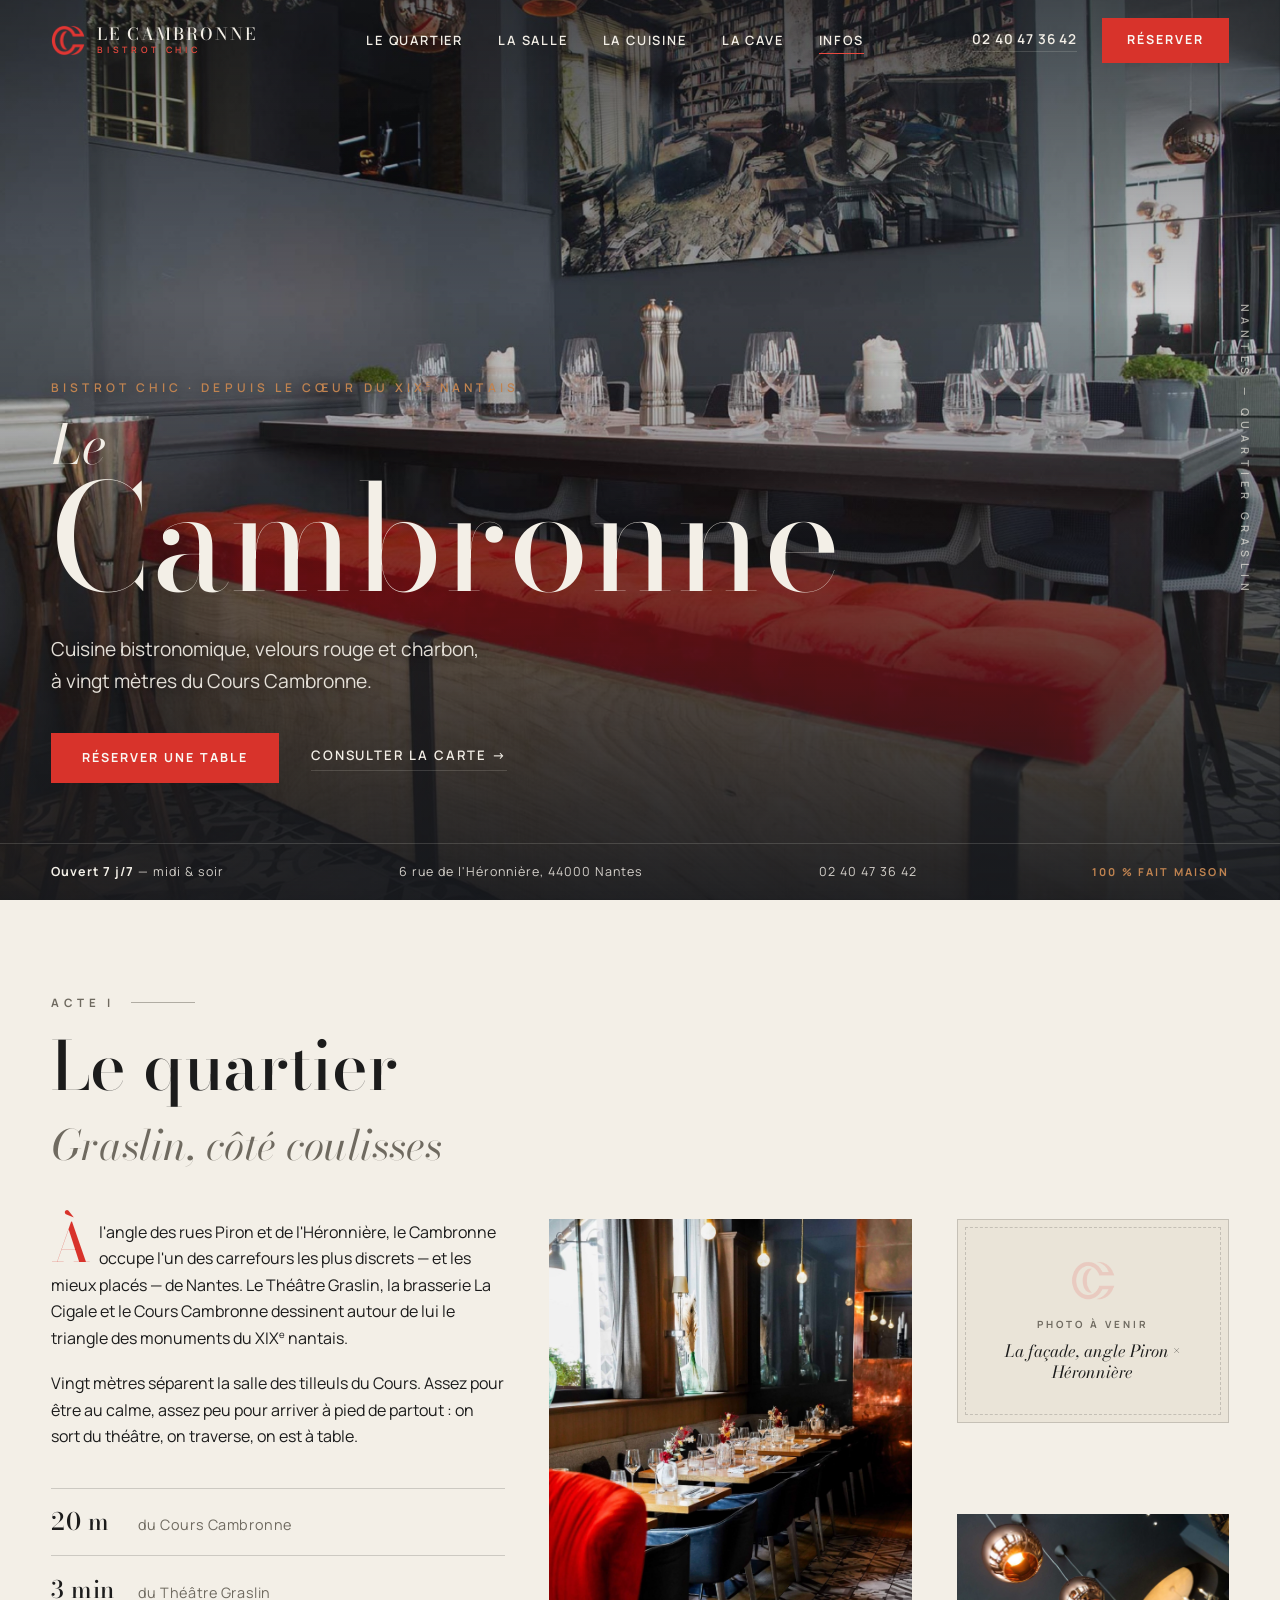
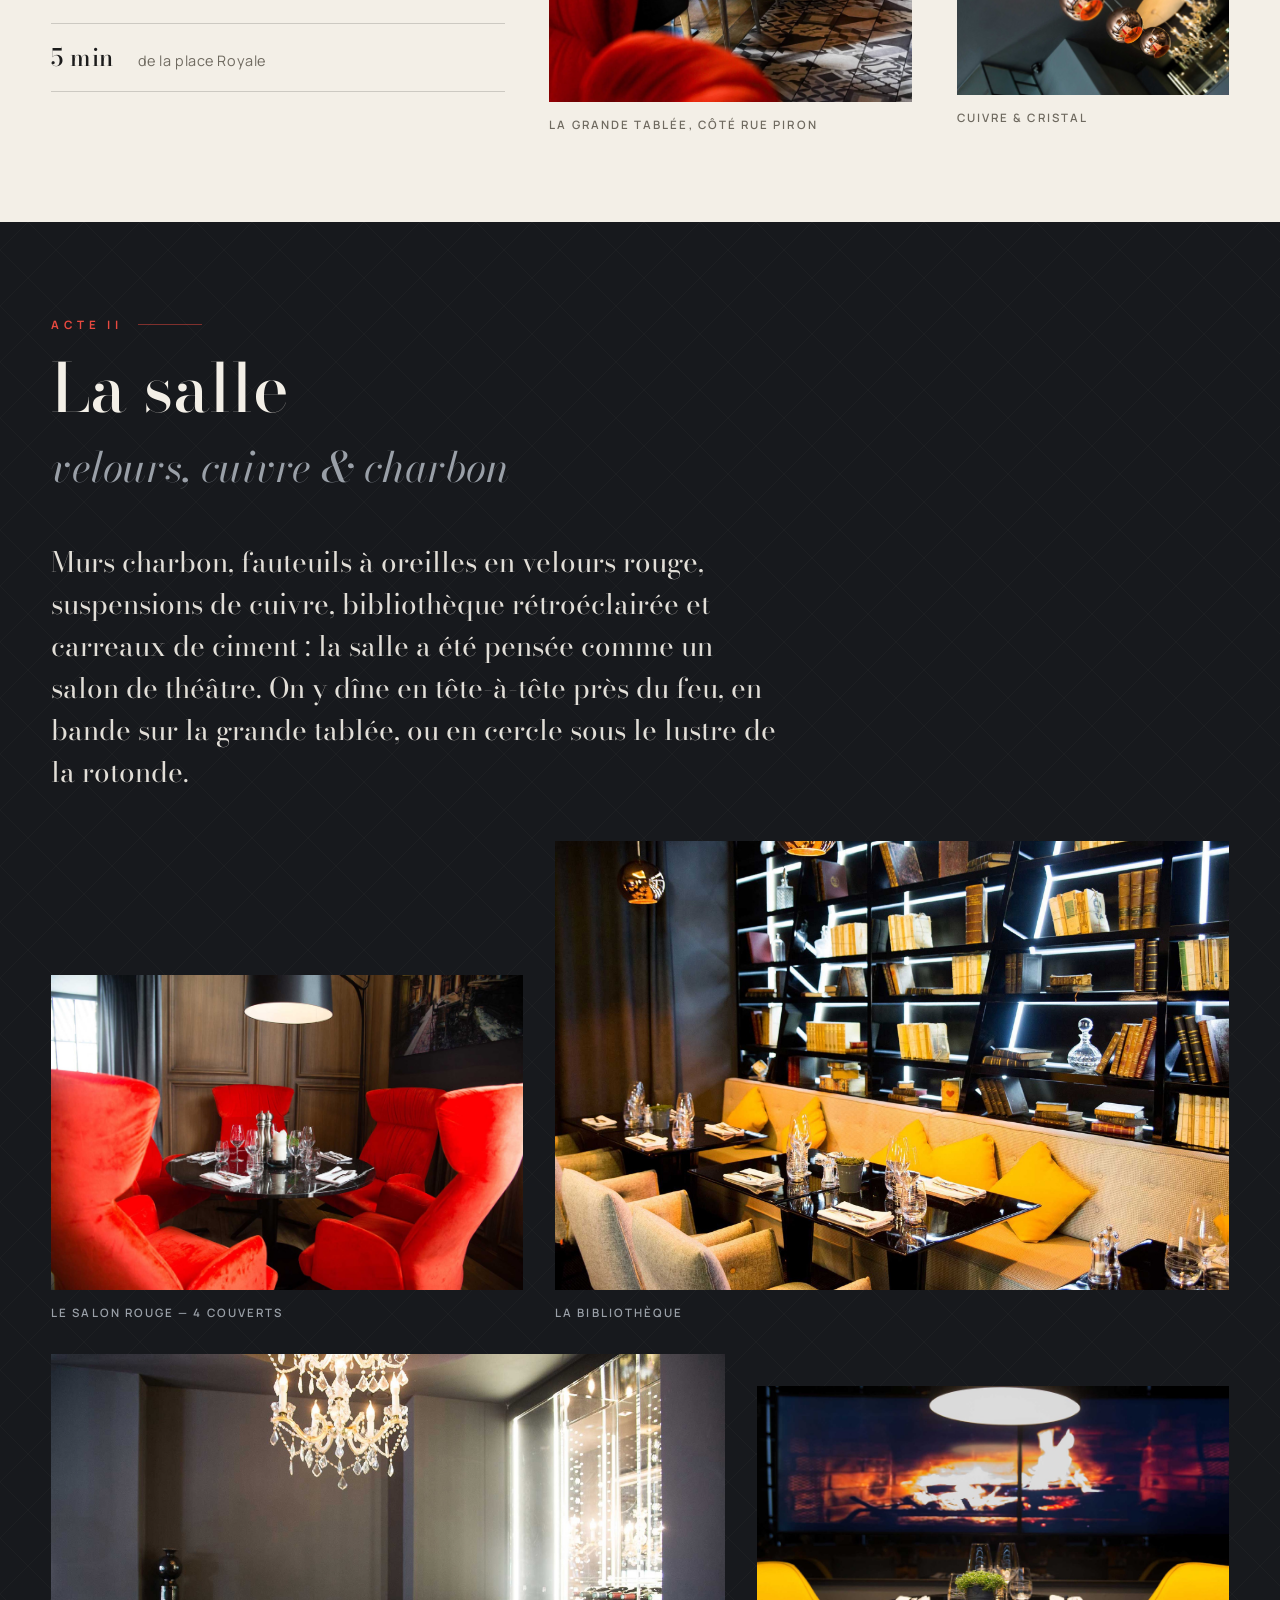
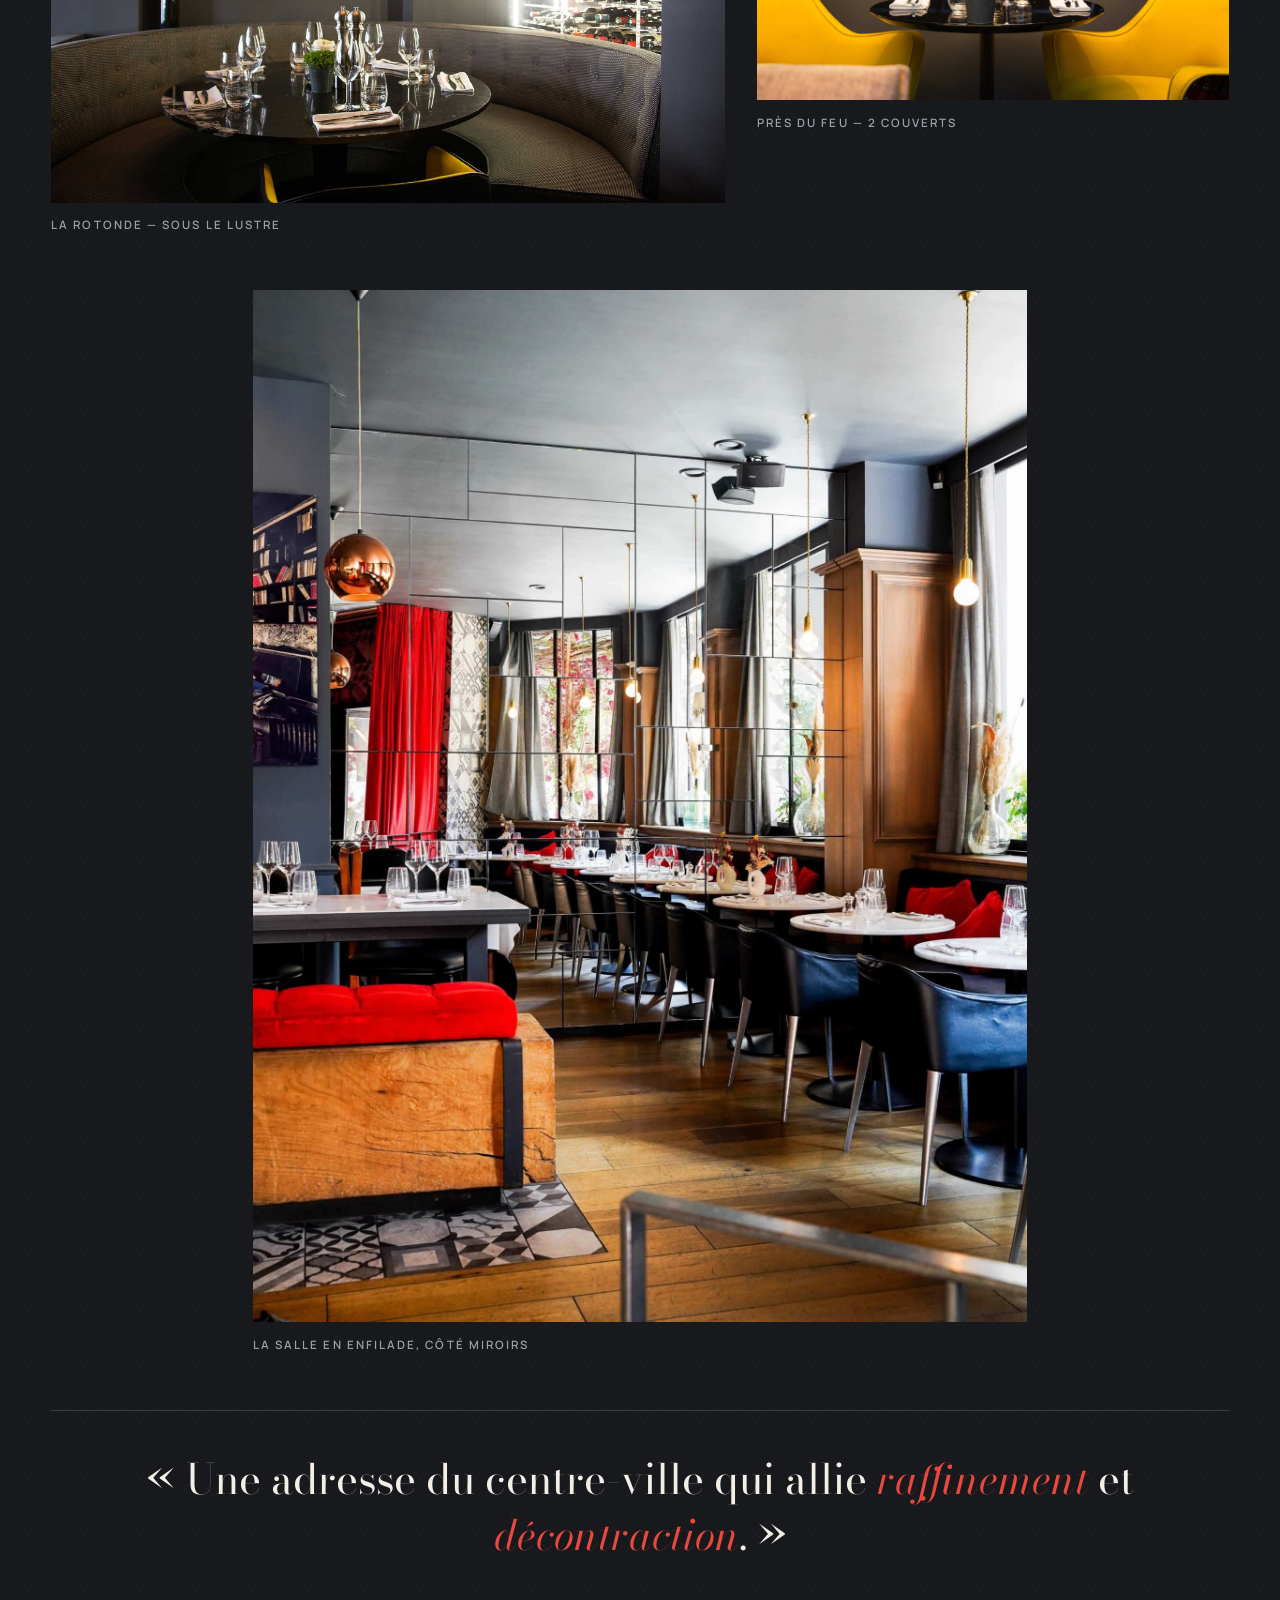
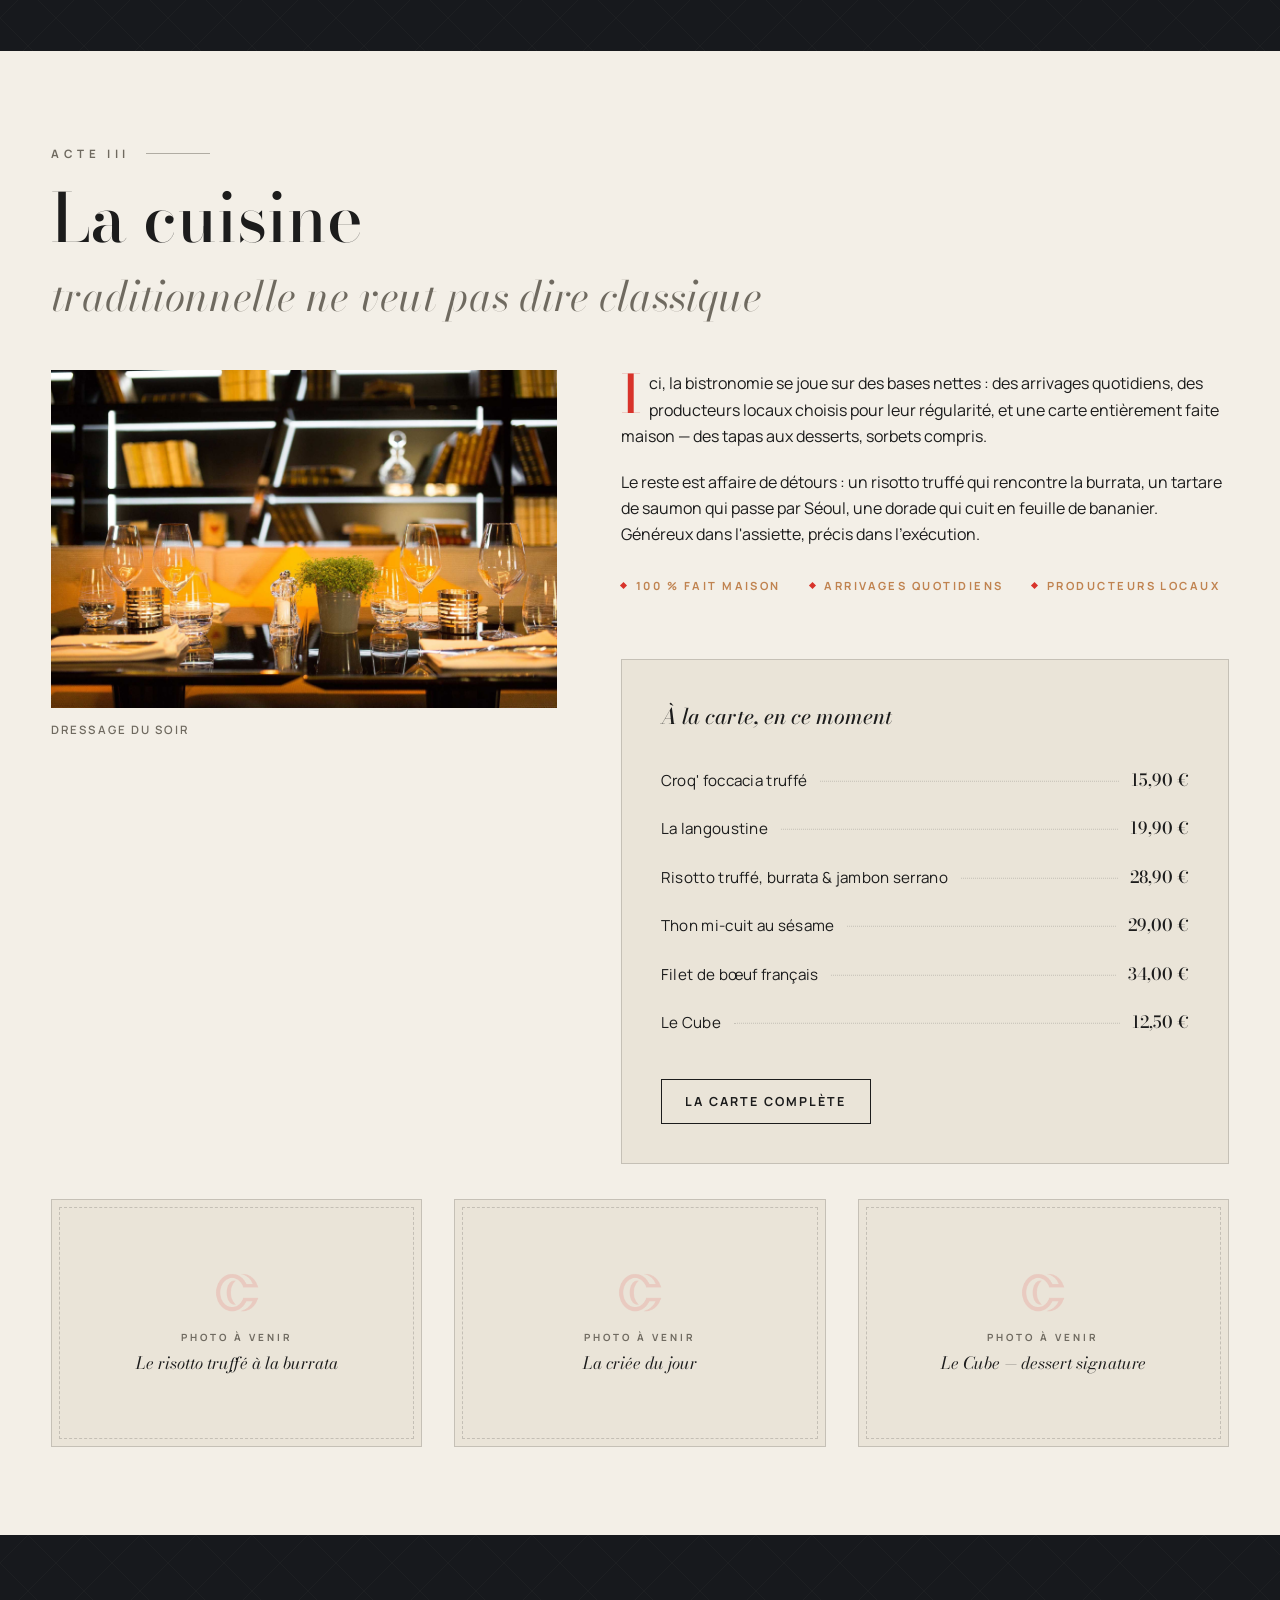
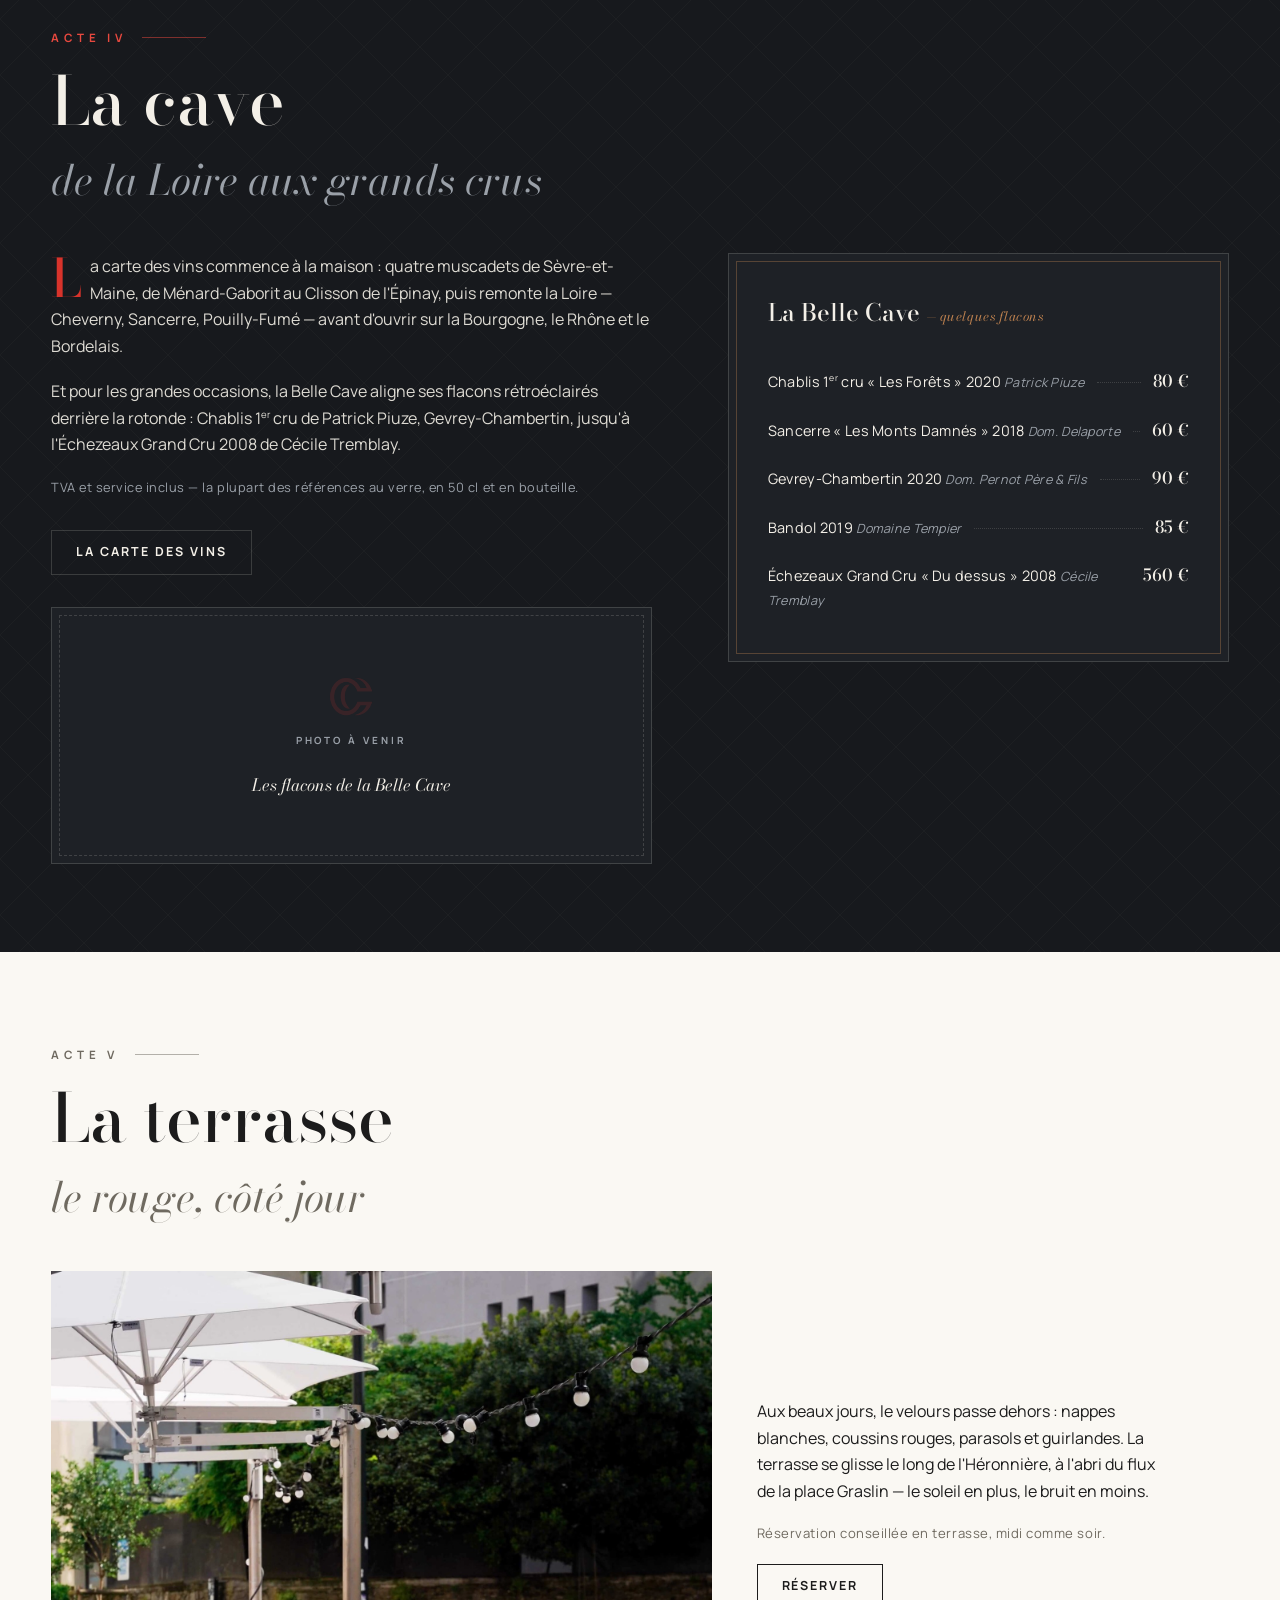
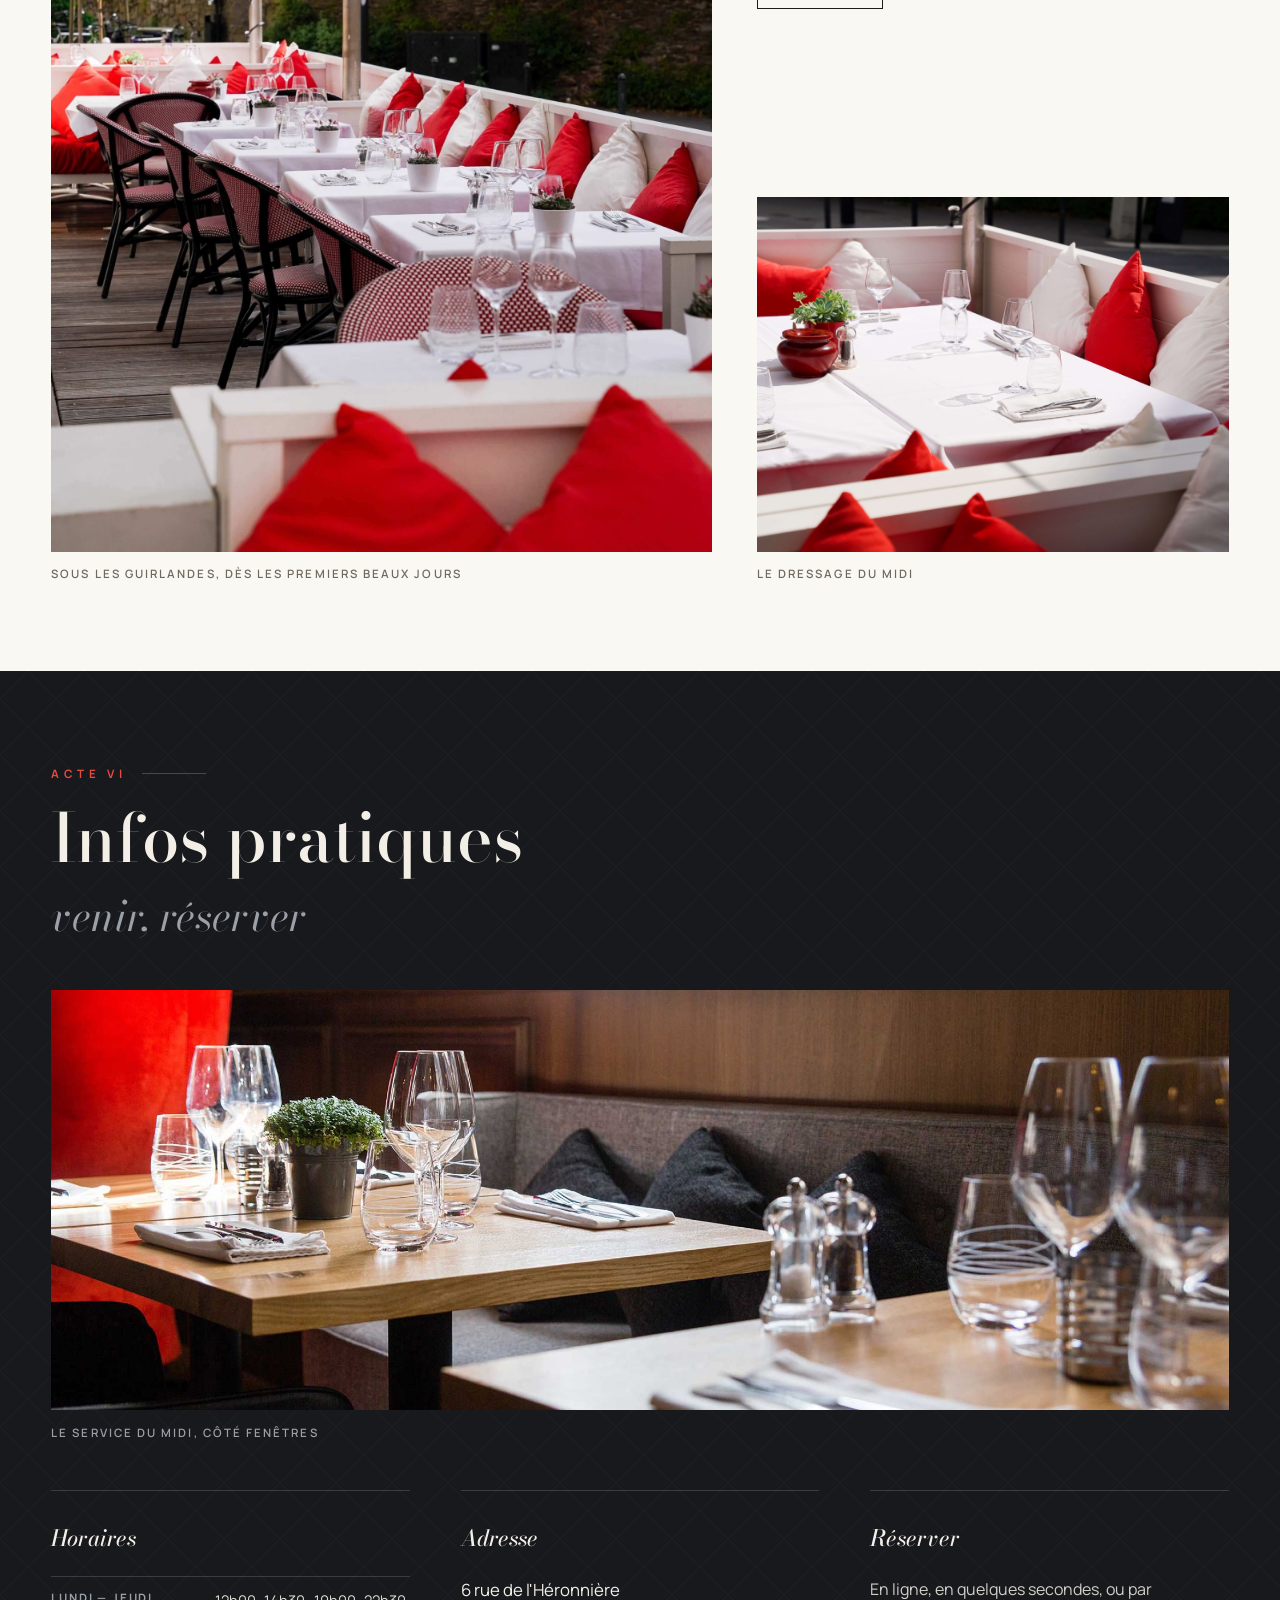
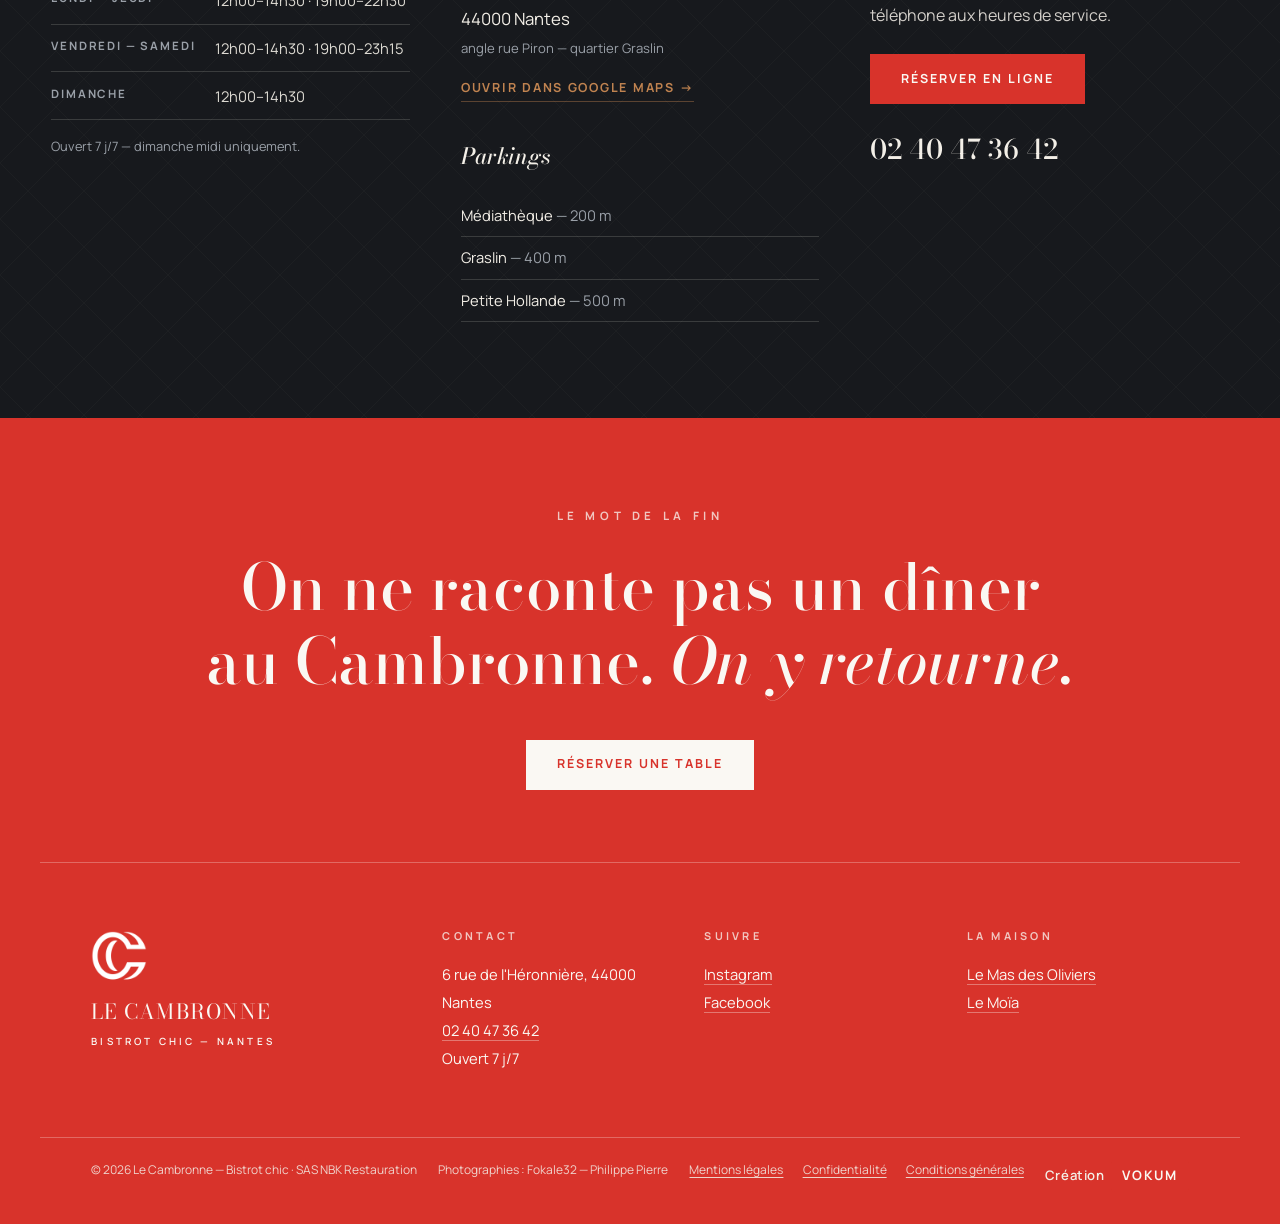
==== commit a3d0c997: "GEO: complete le JSON-LD existant (url et image de l'etablissement) Le balisage declarait l'etabliss" ====
--- a/index.html
+++ b/index.html
@@ -30,31 +30,73 @@
     }, 3600);
   </script>
   <script type="application/ld+json">
-  {
-    "@context": "https://schema.org",
-    "@type": "Restaurant",
-    "name": "Le Cambronne — Bistrot Chic",
-    "servesCuisine": "Bistronomique, française",
-    "priceRange": "€€€",
-    "telephone": "+33240473642",
-    "address": {
-      "@type": "PostalAddress",
-      "streetAddress": "6 rue de l'Héronnière",
-      "addressLocality": "Nantes",
-      "postalCode": "44000",
-      "addressCountry": "FR"
+{
+  "@context": "https://schema.org",
+  "@type": "Restaurant",
+  "name": "Le Cambronne — Bistrot Chic",
+  "servesCuisine": "Bistronomique, française",
+  "priceRange": "€€€",
+  "telephone": "+33240473642",
+  "address": {
+    "@type": "PostalAddress",
+    "streetAddress": "6 rue de l'Héronnière",
+    "addressLocality": "Nantes",
+    "postalCode": "44000",
+    "addressCountry": "FR"
+  },
+  "url": "https://www.lecambronne-bistrotchic.fr/",
+  "acceptsReservations": "https://app.overfull.fr/booking/?key_id=eyJ0eXAiOiJKV1QiLCJhbGciOiJIUzI1NiJ9.eyJrZXkiOjM5OH0.rPe6TVAcPLuRfk063mEUmEJoc5pPB_0tdmh7DfiwfVk&source=Web",
+  "openingHoursSpecification": [
+    {
+      "@type": "OpeningHoursSpecification",
+      "dayOfWeek": [
+        "Monday",
+        "Tuesday",
+        "Wednesday",
+        "Thursday"
+      ],
+      "opens": "12:00",
+      "closes": "14:30"
     },
-    "url": "https://www.lecambronne-bistrotchic.fr/",
-    "acceptsReservations": "https://app.overfull.fr/booking/?key_id=eyJ0eXAiOiJKV1QiLCJhbGciOiJIUzI1NiJ9.eyJrZXkiOjM5OH0.rPe6TVAcPLuRfk063mEUmEJoc5pPB_0tdmh7DfiwfVk&source=Web",
-    "openingHoursSpecification": [
-      { "@type": "OpeningHoursSpecification", "dayOfWeek": ["Monday","Tuesday","Wednesday","Thursday"], "opens": "12:00", "closes": "14:30" },
-      { "@type": "OpeningHoursSpecification", "dayOfWeek": ["Monday","Tuesday","Wednesday","Thursday"], "opens": "19:00", "closes": "22:30" },
-      { "@type": "OpeningHoursSpecification", "dayOfWeek": ["Friday","Saturday"], "opens": "12:00", "closes": "14:30" },
-      { "@type": "OpeningHoursSpecification", "dayOfWeek": ["Friday","Saturday"], "opens": "19:00", "closes": "23:15" },
-      { "@type": "OpeningHoursSpecification", "dayOfWeek": "Sunday", "opens": "12:00", "closes": "14:30" }
-    ]
-  }
-  </script>
+    {
+      "@type": "OpeningHoursSpecification",
+      "dayOfWeek": [
+        "Monday",
+        "Tuesday",
+        "Wednesday",
+        "Thursday"
+      ],
+      "opens": "19:00",
+      "closes": "22:30"
+    },
+    {
+      "@type": "OpeningHoursSpecification",
+      "dayOfWeek": [
+        "Friday",
+        "Saturday"
+      ],
+      "opens": "12:00",
+      "closes": "14:30"
+    },
+    {
+      "@type": "OpeningHoursSpecification",
+      "dayOfWeek": [
+        "Friday",
+        "Saturday"
+      ],
+      "opens": "19:00",
+      "closes": "23:15"
+    },
+    {
+      "@type": "OpeningHoursSpecification",
+      "dayOfWeek": "Sunday",
+      "opens": "12:00",
+      "closes": "14:30"
+    }
+  ],
+  "image": "https://www.lecambronne-bistrotchic.fr/assets/img/salle-banc-rouge.jpg"
+}
+</script>
 </head>
 <body>
 
--- a/styles.css
+++ b/styles.css
@@ -1121,12 +1121,32 @@
   padding: 1.4rem var(--gouttiere) 2rem;
   border-top: 1px solid rgba(250, 248, 243, 0.28);
   font-size: 0.75rem;
-  opacity: 0.85;
+  color: rgba(243, 239, 231, 0.85);
 }
 .footer__mentions a { text-decoration: underline; text-underline-offset: 3px; }
 .footer__liens { display: flex; gap: 1.2rem; flex-wrap: wrap; }
-.footer__credit { color: var(--cuivre); }
-.footer__credit a { color: var(--cuivre); }
+.footer__credit {
+  display: inline-flex;
+  align-items: center;
+  gap: 0.55em;
+  color: var(--ivoire);
+  font-size: 0.82rem;
+  font-weight: 600;
+  letter-spacing: 0.04em;
+}
+.footer__credit a {
+  display: inline-block;
+  background: var(--rouge);
+  color: var(--blanc);
+  font-weight: 700;
+  letter-spacing: 0.14em;
+  text-transform: uppercase;
+  text-decoration: none;
+  padding: 0.4em 0.85em;
+  border-radius: 4px;
+  transition: background-color 0.3s var(--transition-douce), transform 0.3s var(--transition-douce);
+}
+.footer__credit a:hover { background: var(--rouge-vif); transform: translateY(-1px); }
 
 /* ==========================================================================
    Reveals au scroll — translation & clip-path uniquement, jamais de scale
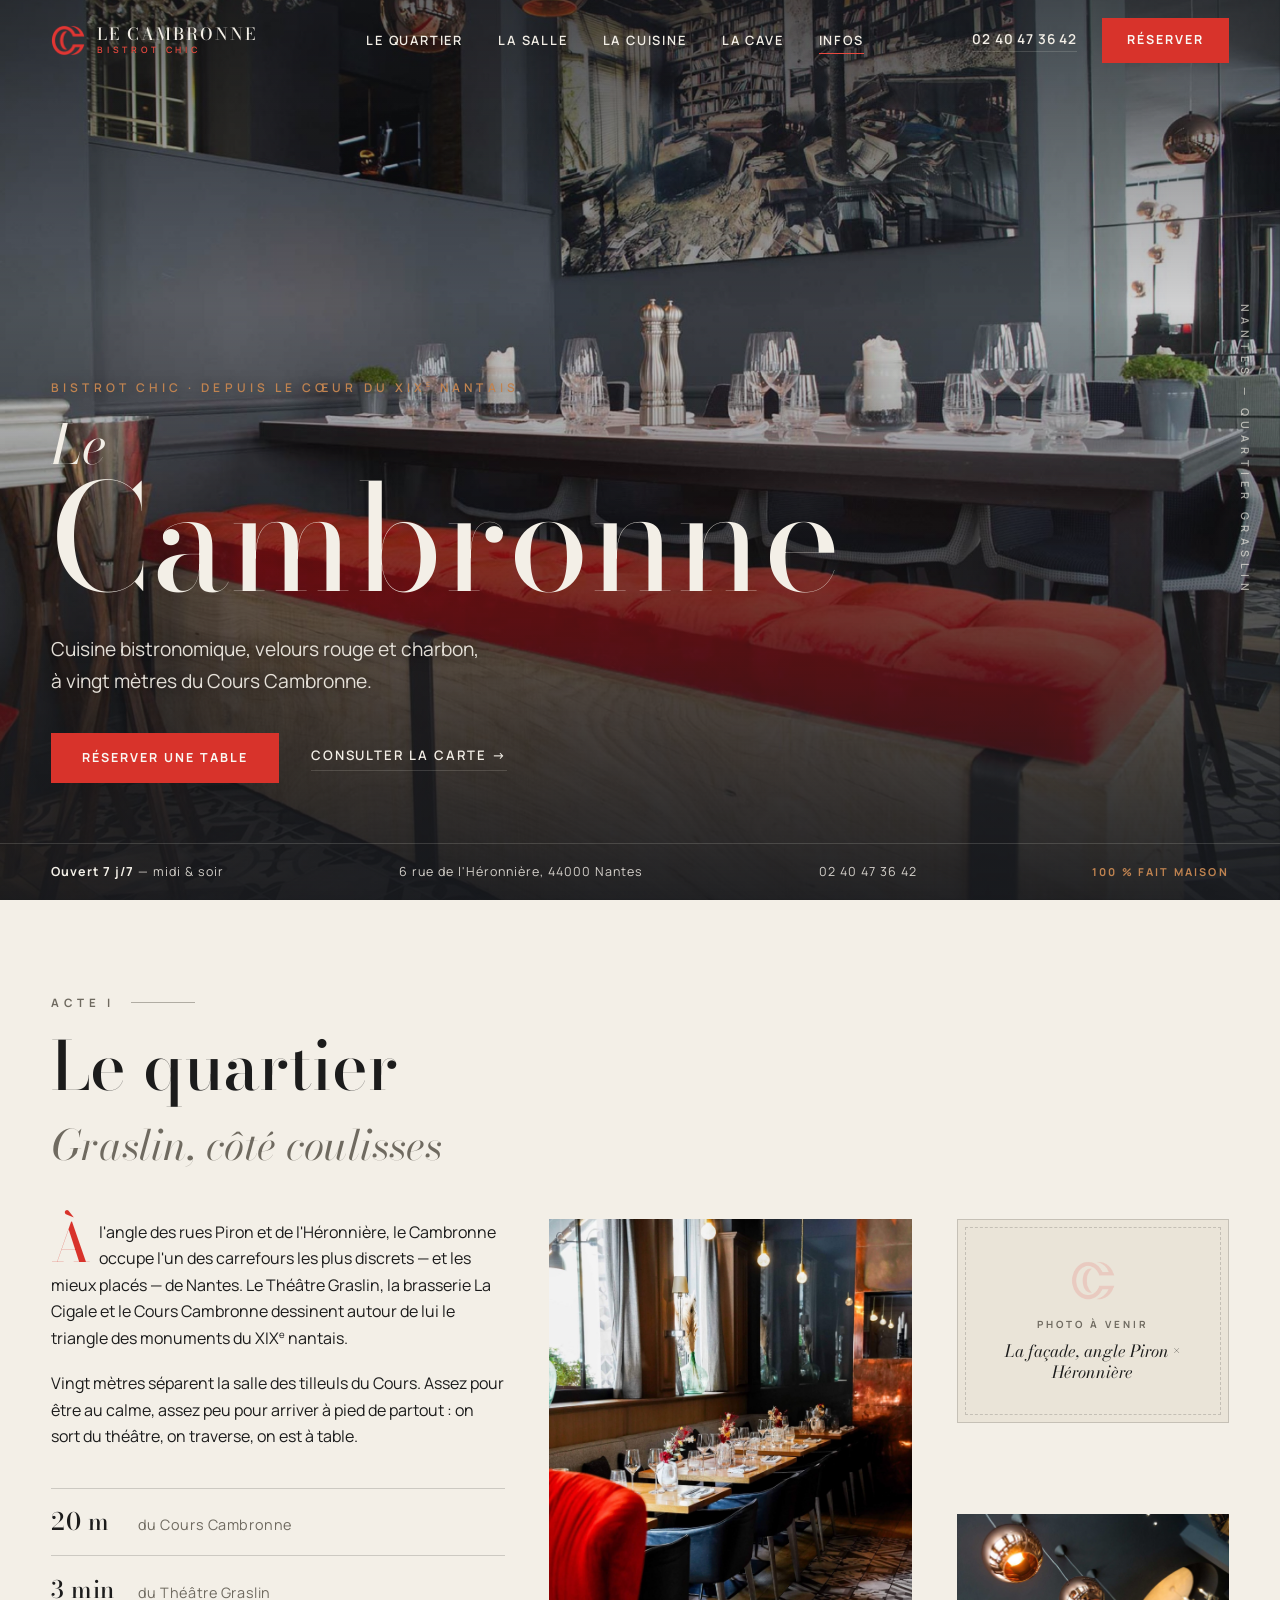
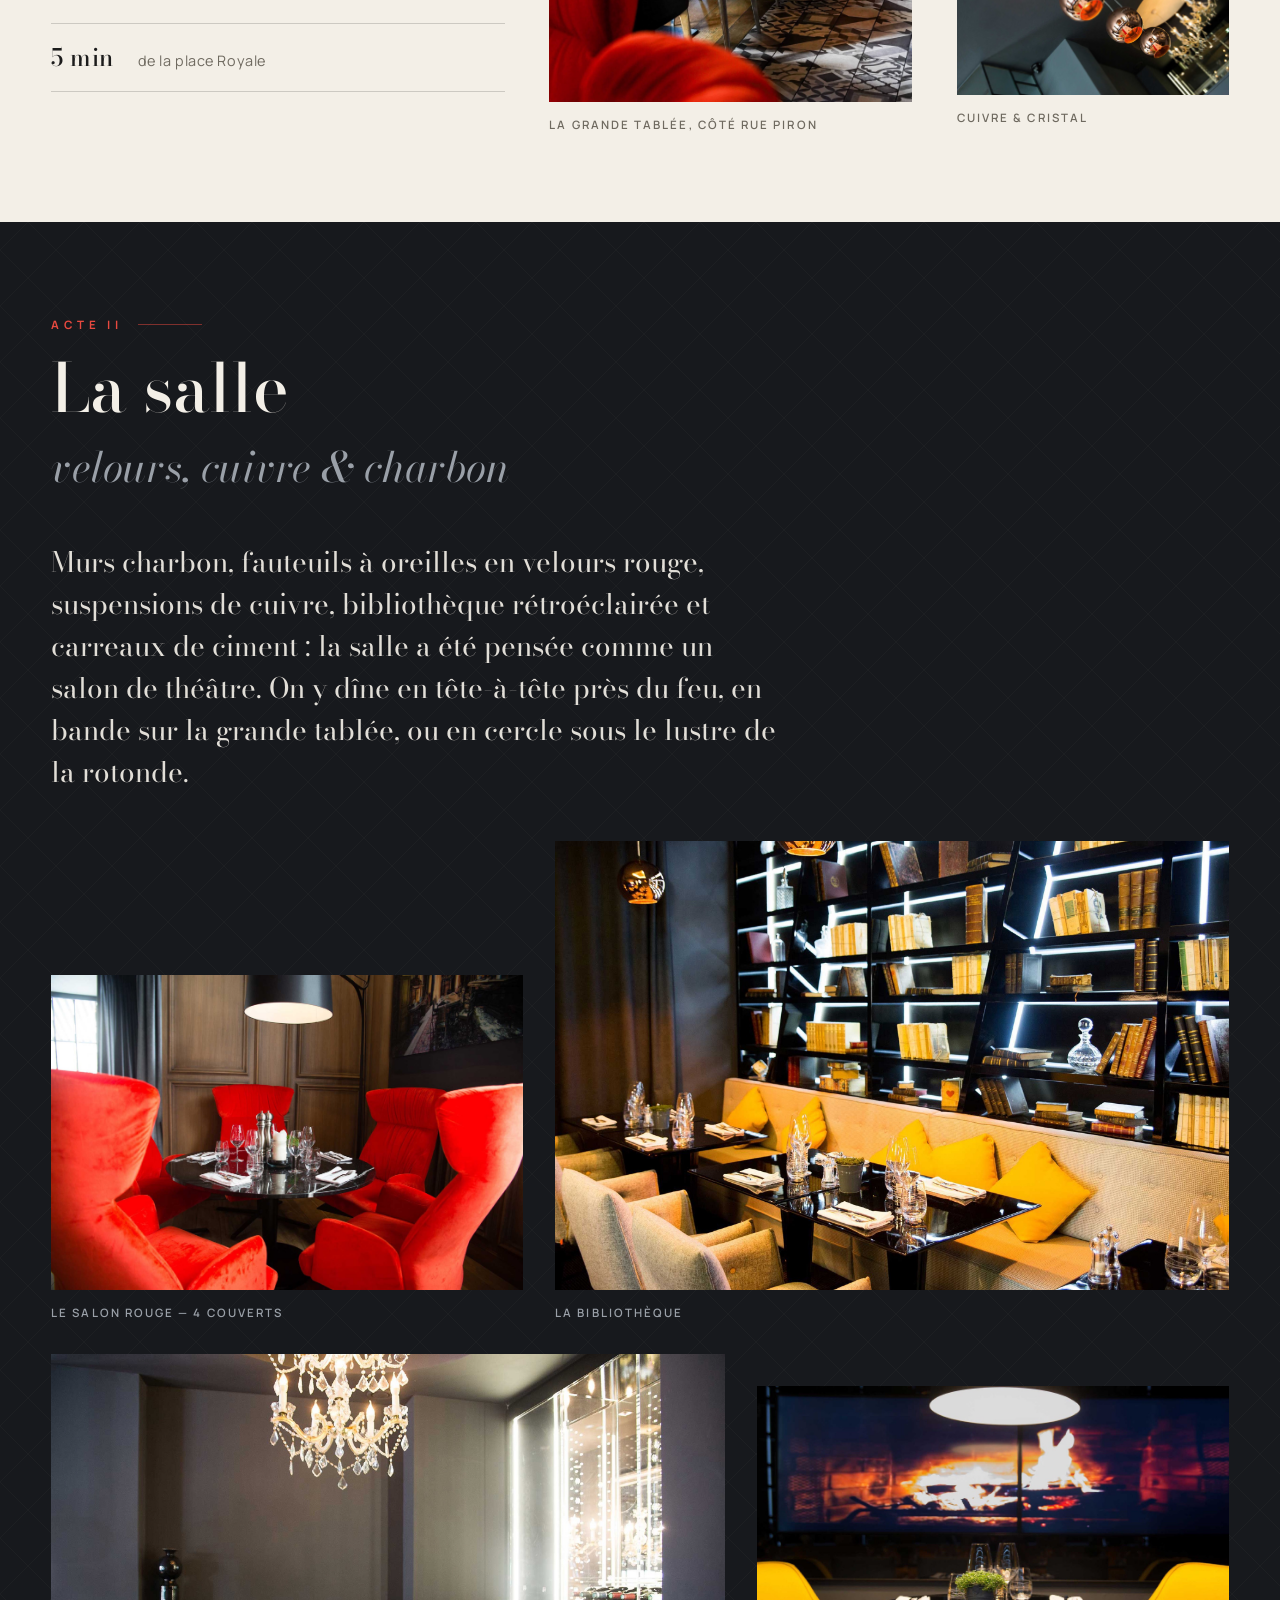
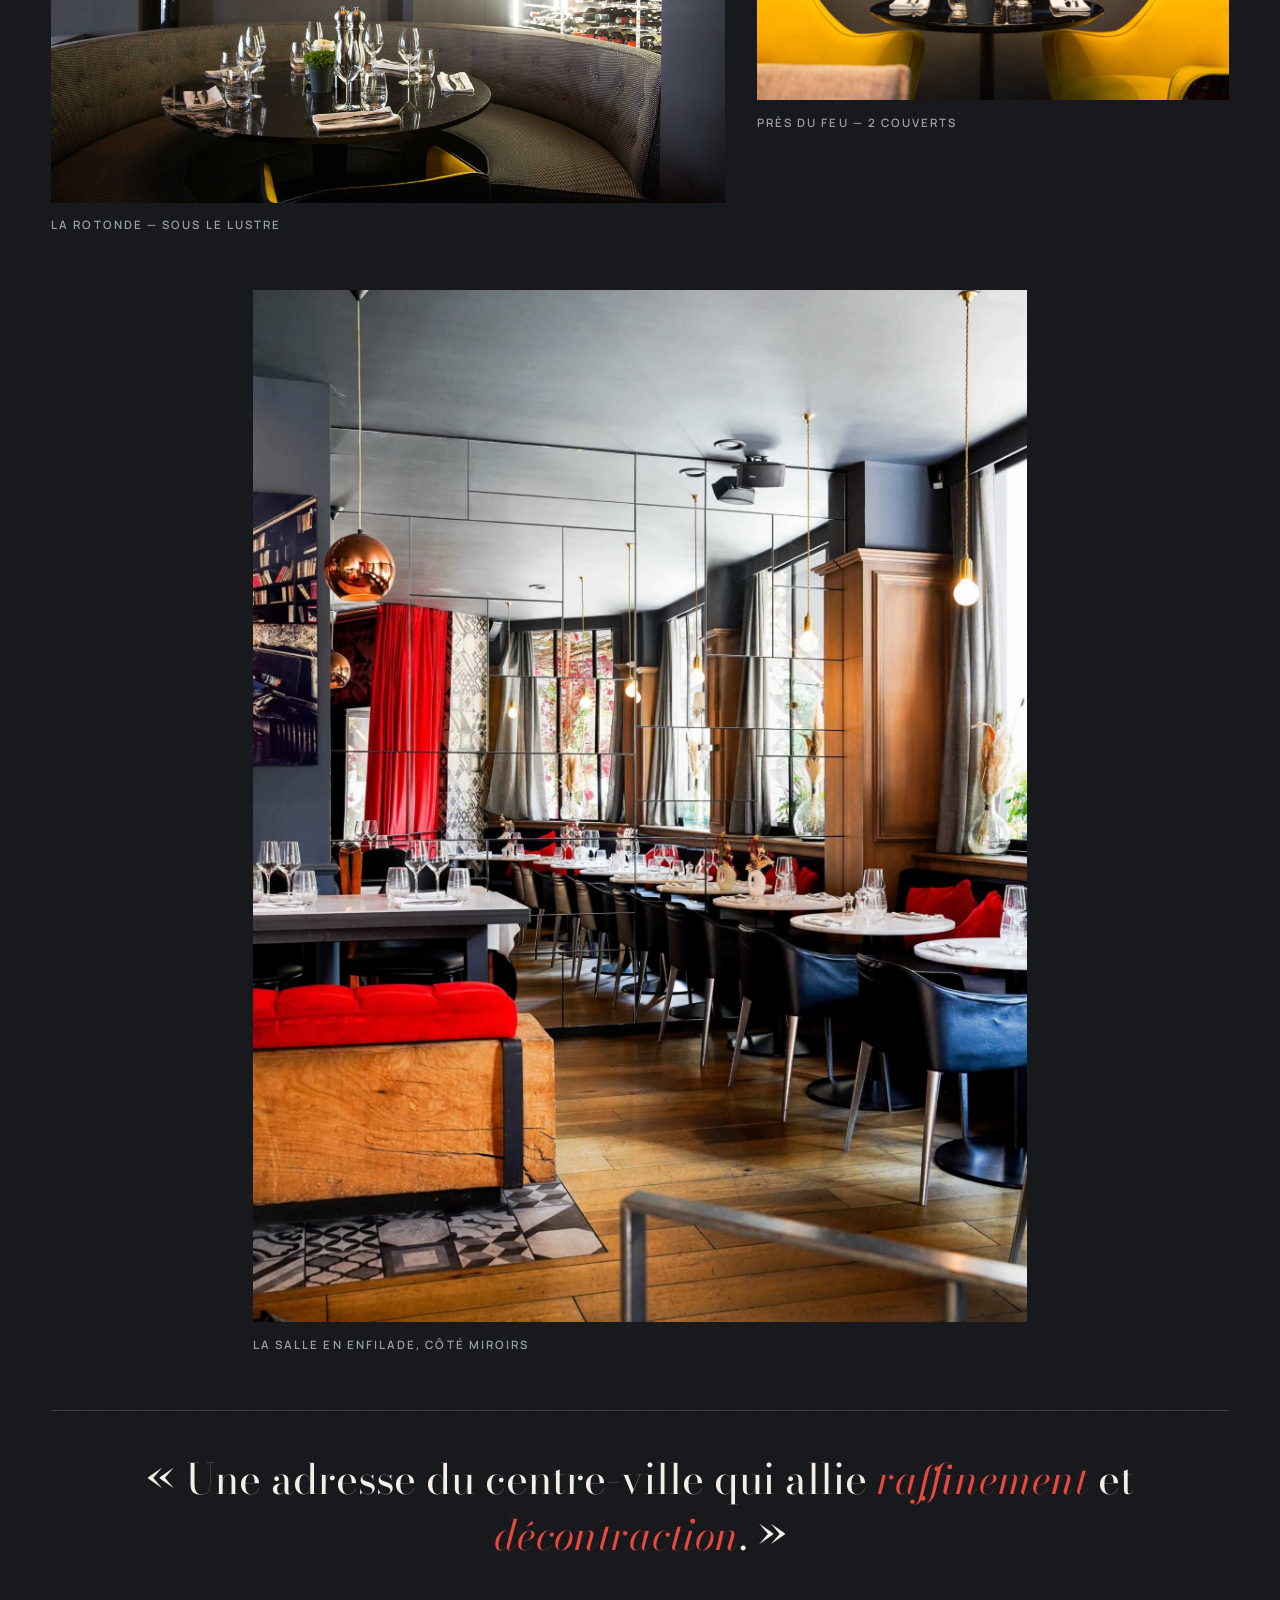
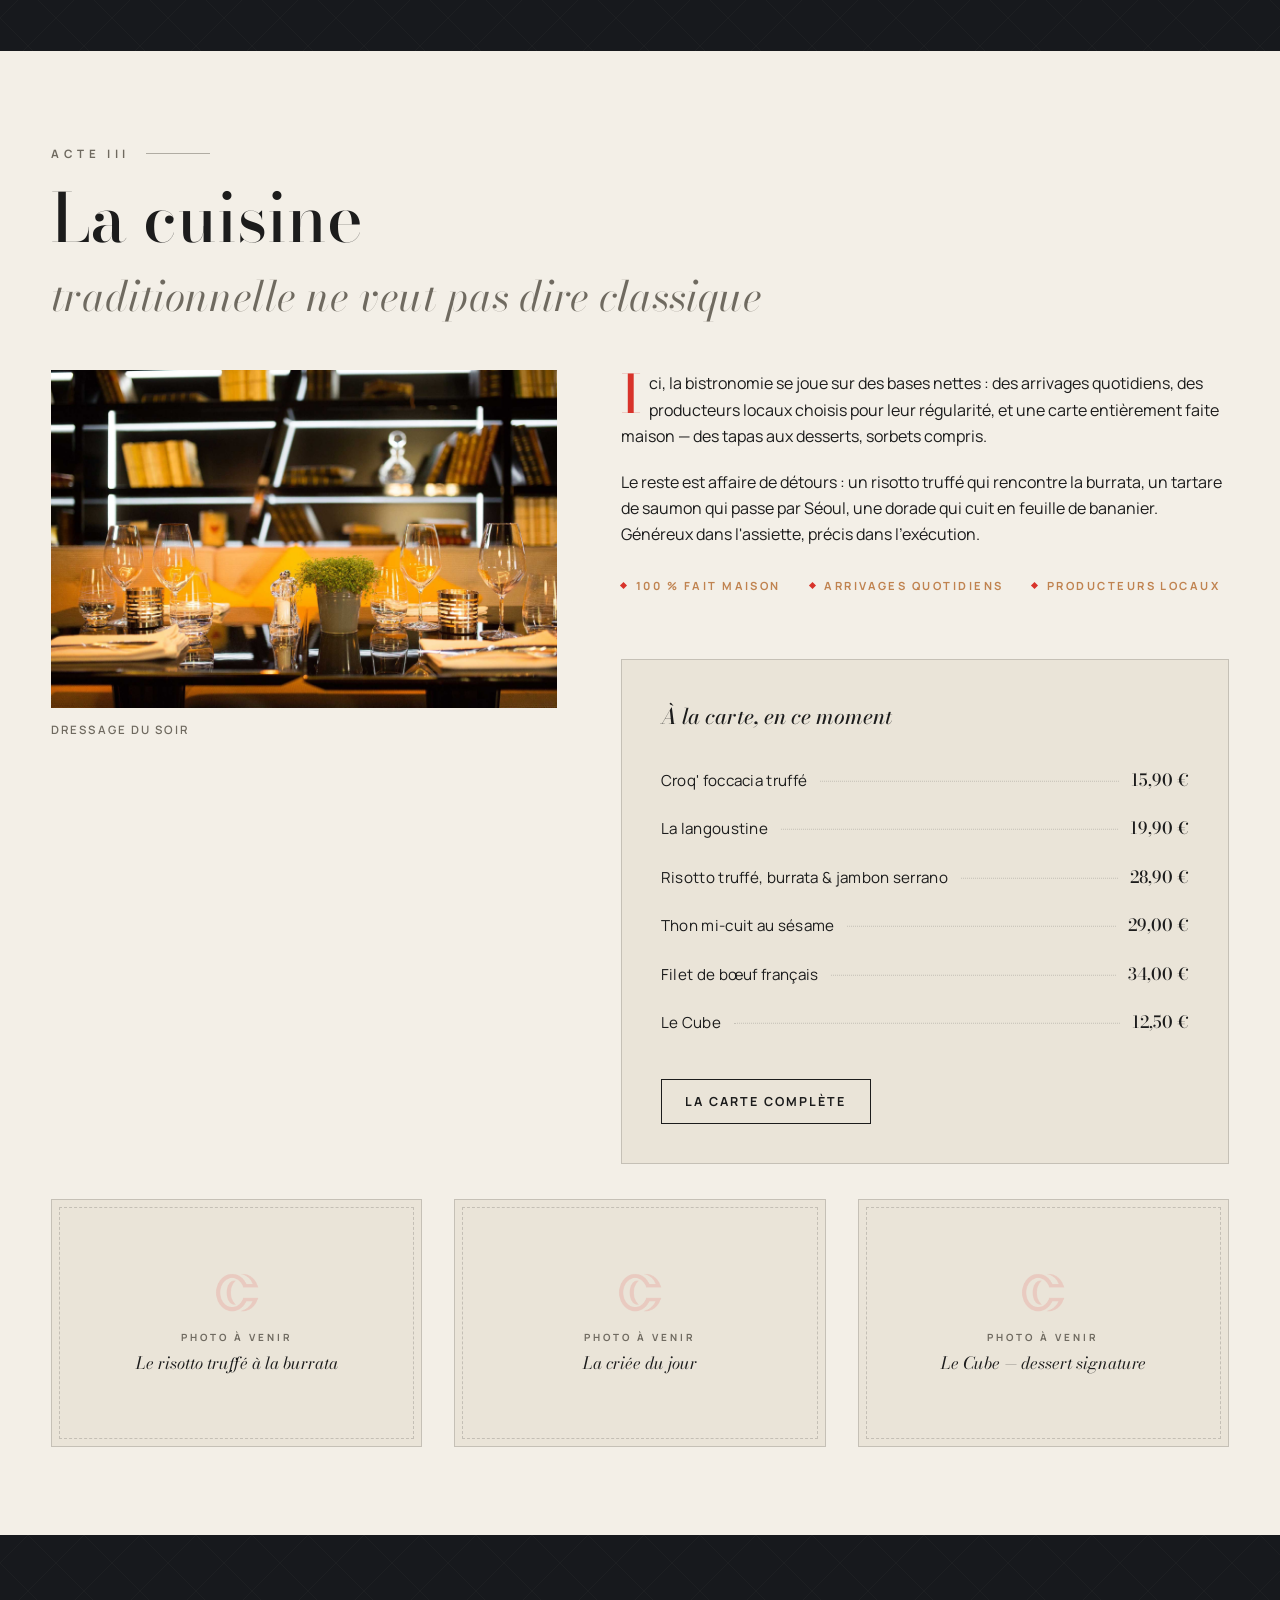
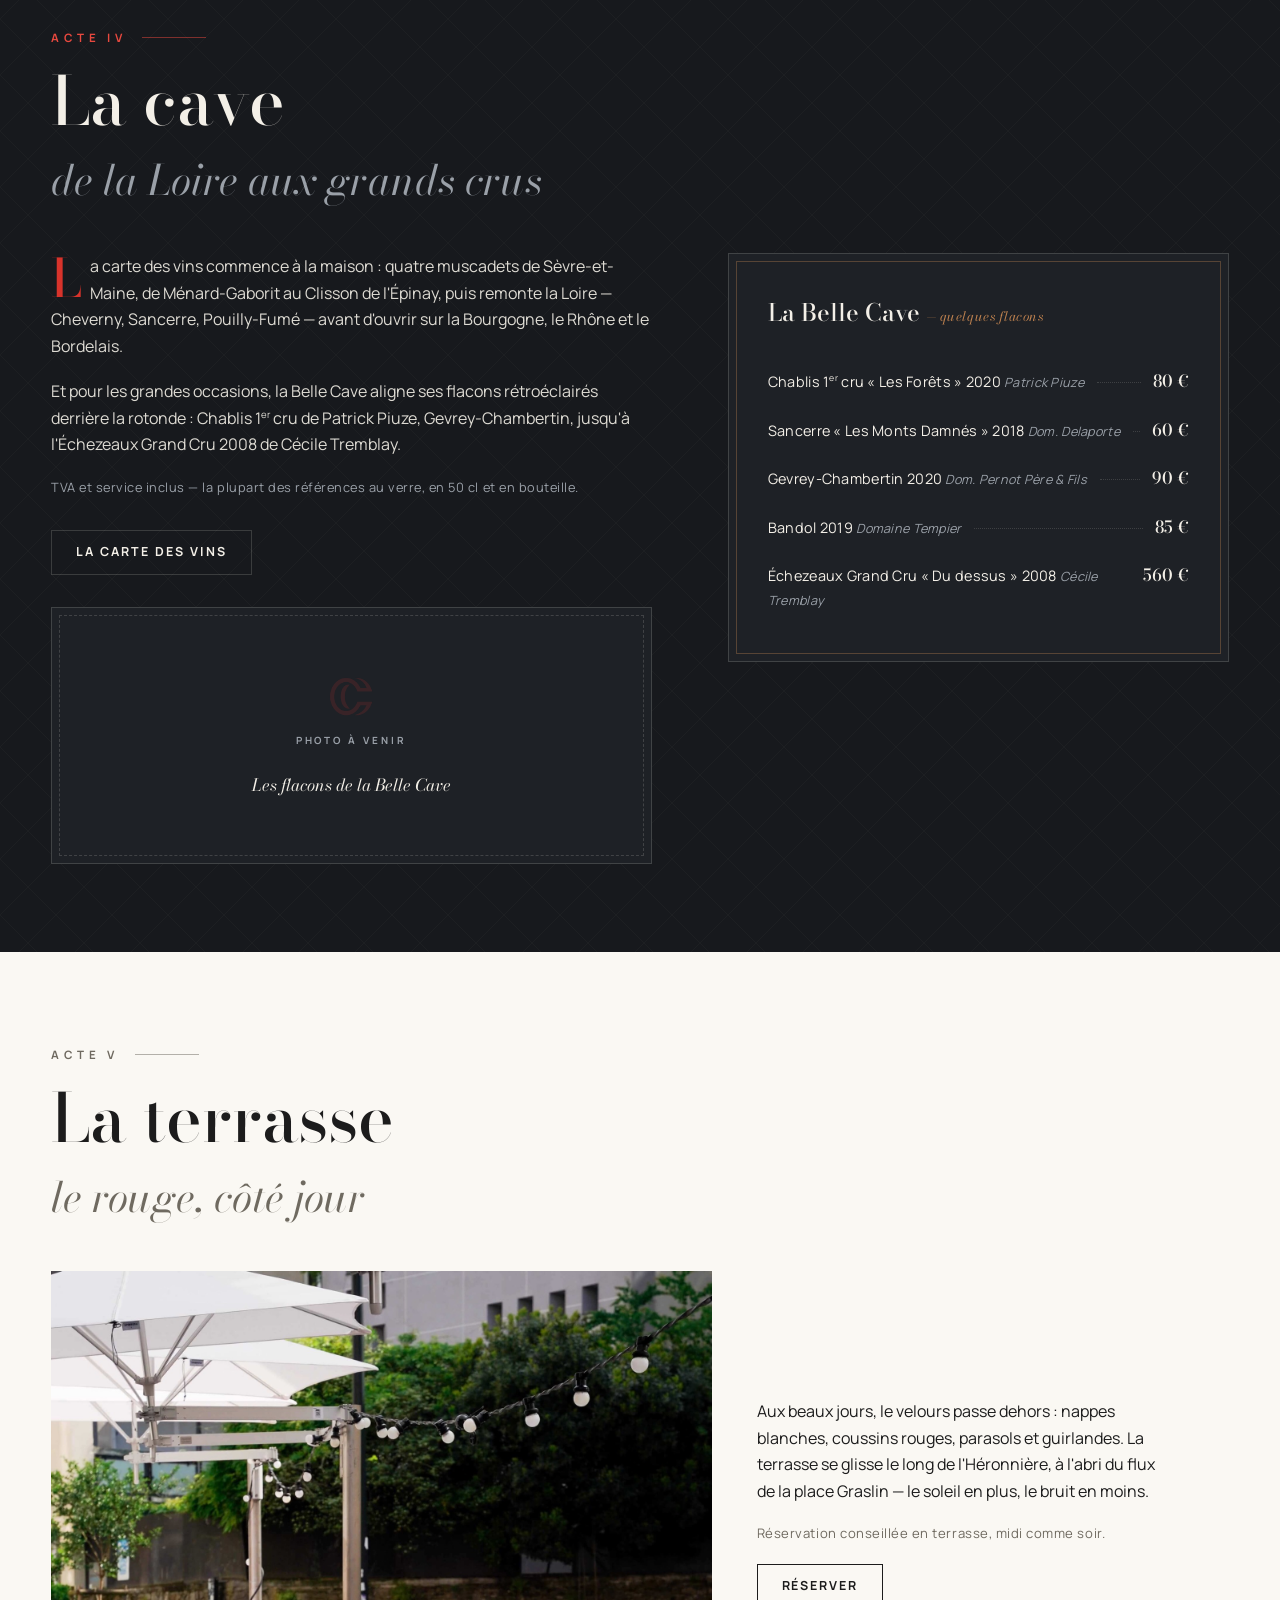
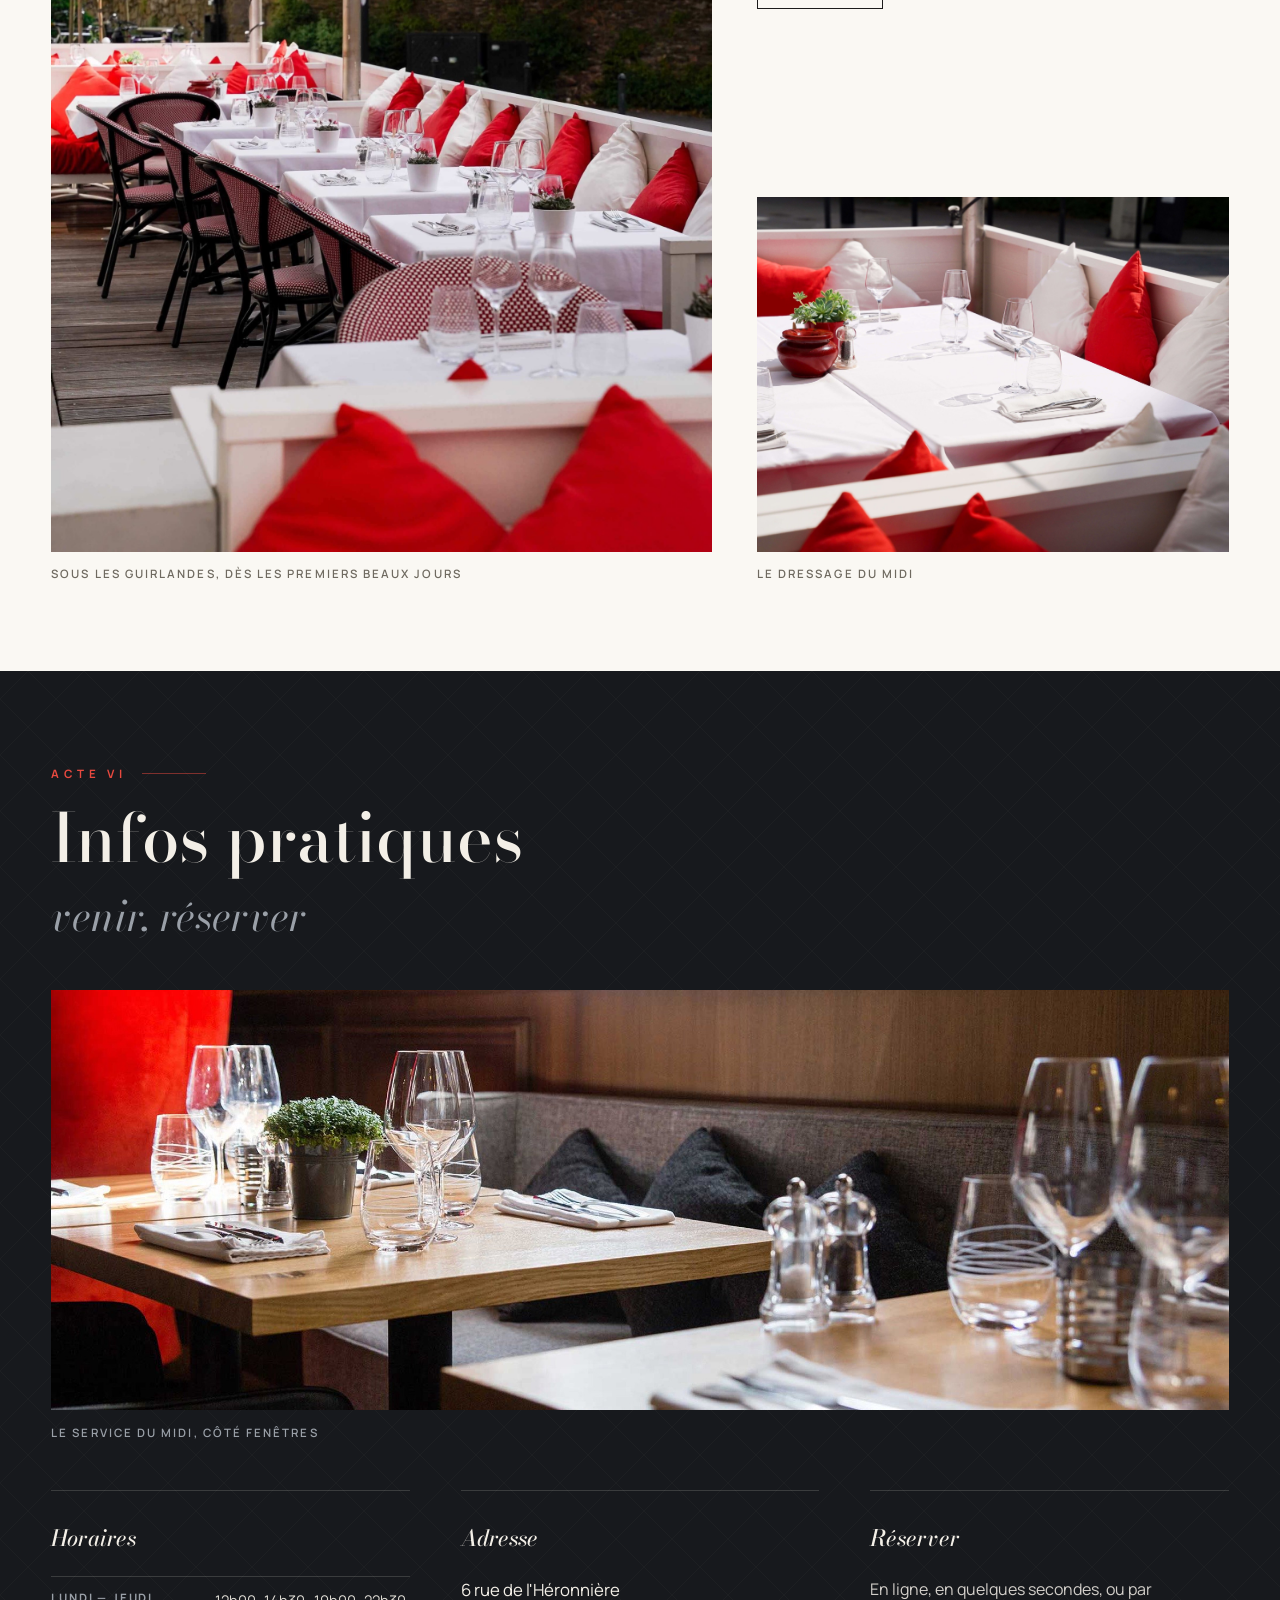
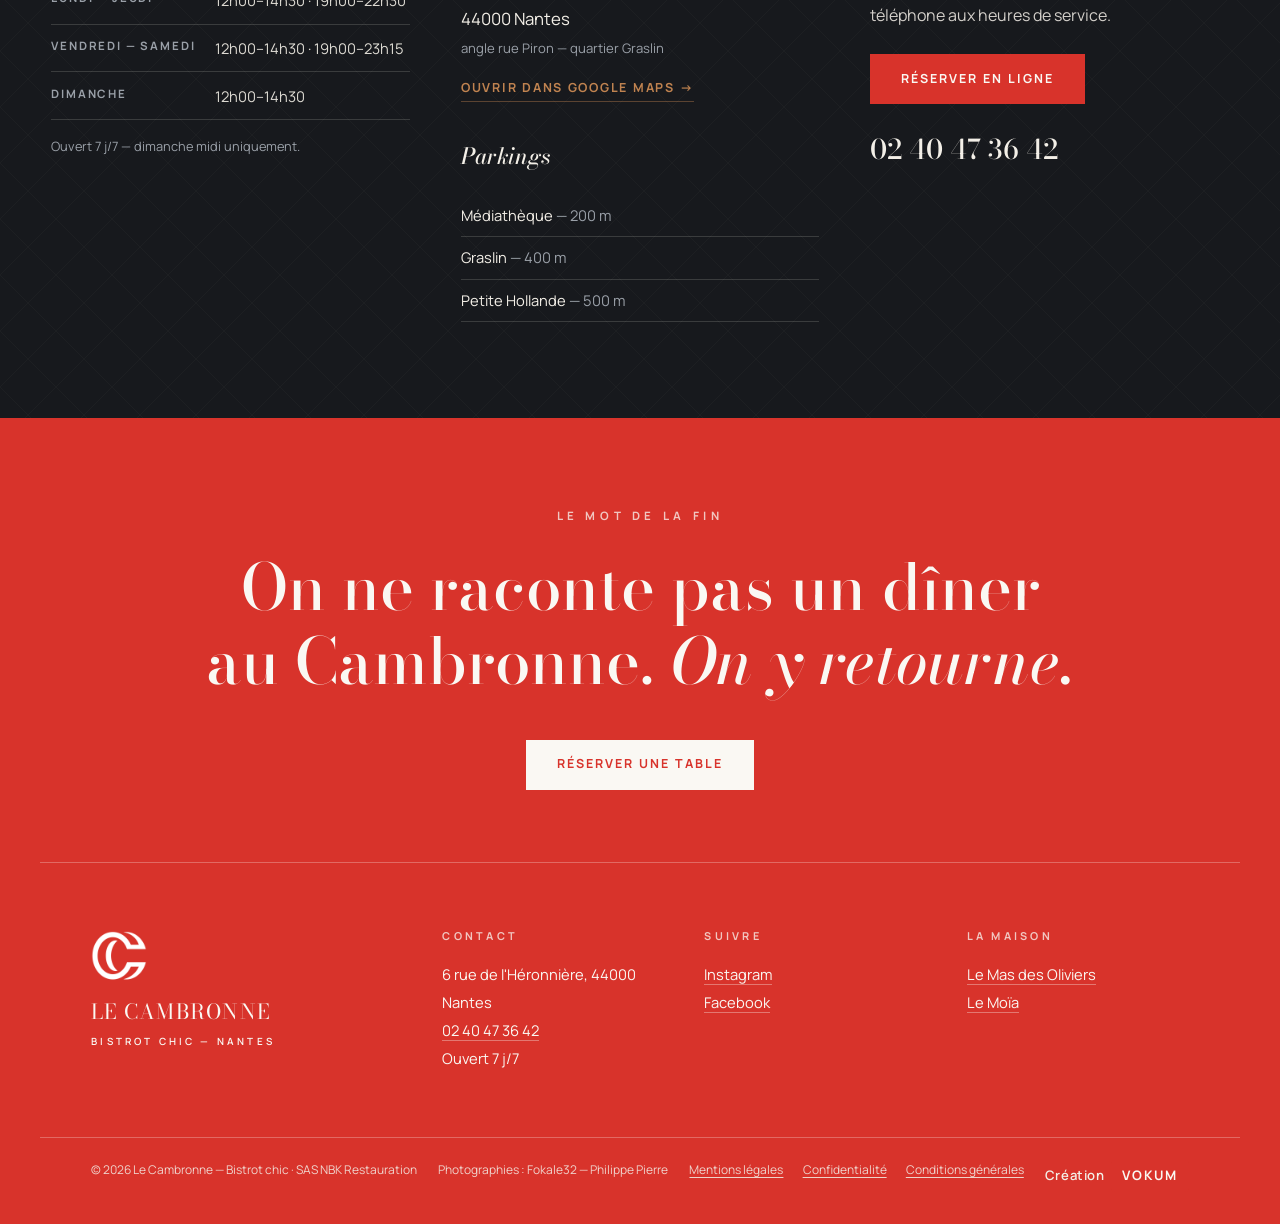
==== commit ca241ce1: "Perf: attributs d'image (CLS, lazy-loading, priorite LCP) et recompression - width/height ajoutes de" ====
--- a/index.html
+++ b/index.html
@@ -103,7 +103,7 @@
   <!-- ===================== RIDEAU D'OUVERTURE ===================== -->
   <div class="rideau" id="rideau" aria-hidden="true">
     <div class="rideau__coeur">
-      <img class="rideau__c" src="assets/img/le_c.png" alt="" width="72" height="72">
+      <img class="rideau__c" src="assets/img/le_c.png" alt="" width="72" height="72" decoding="async">
       <p class="rideau__nom">Le Cambronne</p>
       <span class="rideau__filet"></span>
       <p class="rideau__sous">Bistrot chic — Nantes</p>
@@ -114,7 +114,7 @@
   <header class="nav" id="nav">
     <div class="nav__inner">
       <a class="nav__brand" href="#haut" aria-label="Le Cambronne — retour en haut">
-        <img src="assets/img/le_c.png" alt="" width="34" height="34" class="nav__c">
+        <img src="assets/img/le_c.png" alt="" width="34" height="34" class="nav__c" decoding="async">
         <span class="nav__name">Le&nbsp;Cambronne<em>Bistrot&nbsp;chic</em></span>
       </a>
       <nav class="nav__links" aria-label="Navigation principale">
@@ -156,7 +156,7 @@
     <!-- ===================== HERO ===================== -->
     <section class="hero">
       <figure class="hero__media">
-        <img src="assets/img/salle-banc-rouge.jpg" alt="La salle du Cambronne : banc de velours rouge, carreaux de ciment et suspensions cuivrées" fetchpriority="high" width="2200" height="1466">
+        <img src="assets/img/salle-banc-rouge.jpg" alt="La salle du Cambronne : banc de velours rouge, carreaux de ciment et suspensions cuivrées" fetchpriority="high" width="2200" height="1466" decoding="async">
       </figure>
       <div class="hero__scrim" aria-hidden="true"></div>
 
@@ -202,16 +202,16 @@
           </ul>
         </div>
         <figure class="quartier__photo quartier__photo--une reveal-img">
-          <img src="assets/img/salle-fauteuil-rouge-portrait.jpg" alt="Fauteuil de velours rouge au premier plan, grande tablée dans la salle du Cambronne" loading="lazy" width="1651" height="2200">
+          <img src="assets/img/salle-fauteuil-rouge-portrait.jpg" alt="Fauteuil de velours rouge au premier plan, grande tablée dans la salle du Cambronne" loading="lazy" width="1651" height="2200" decoding="async">
           <figcaption>La grande tablée, côté rue Piron</figcaption>
         </figure>
         <div class="ph ph--43 quartier__ph reveal">
-          <img class="ph__c" src="assets/img/le_c.png" alt="" aria-hidden="true">
+          <img class="ph__c" src="assets/img/le_c.png" alt="" aria-hidden="true" width="140" height="140" decoding="async" loading="lazy">
           <p class="ph__label">Photo à venir</p>
           <p class="ph__sujet">La façade, angle Piron × Héronnière</p>
         </div>
         <figure class="quartier__photo quartier__photo--deux reveal-img">
-          <img src="assets/img/suspensions-cuivre.jpg" alt="Suspensions cuivrées et lustre de la salle" loading="lazy" width="2200" height="1466">
+          <img src="assets/img/suspensions-cuivre.jpg" alt="Suspensions cuivrées et lustre de la salle" loading="lazy" width="2200" height="1466" decoding="async">
           <figcaption>Cuivre &amp; cristal</figcaption>
         </figure>
       </div>
@@ -230,23 +230,23 @@
 
       <div class="salle__collage">
         <figure class="salle__img salle__img--a reveal-img">
-          <img src="assets/img/salon-fauteuils-rouges.jpg" alt="Quatre fauteuils à oreilles en velours rouge autour d'une table dressée" loading="lazy" width="2200" height="1466">
+          <img src="assets/img/salon-fauteuils-rouges.jpg" alt="Quatre fauteuils à oreilles en velours rouge autour d'une table dressée" loading="lazy" width="2200" height="1466" decoding="async">
           <figcaption>Le salon rouge — 4 couverts</figcaption>
         </figure>
         <figure class="salle__img salle__img--b reveal-img">
-          <img src="assets/img/bibliotheque-salle.jpg" alt="Bibliothèque rétroéclairée et coussins jaunes dans la salle" loading="lazy" width="2200" height="1466">
+          <img src="assets/img/bibliotheque-salle.jpg" alt="Bibliothèque rétroéclairée et coussins jaunes dans la salle" loading="lazy" width="2200" height="1466" decoding="async">
           <figcaption>La bibliothèque</figcaption>
         </figure>
         <figure class="salle__img salle__img--c reveal-img">
-          <img src="assets/img/rotonde-lustre.jpg" alt="Banquette en rotonde sous un lustre de cristal, cave à vins rétroéclairée en fond" loading="lazy" width="2200" height="1466">
+          <img src="assets/img/rotonde-lustre.jpg" alt="Banquette en rotonde sous un lustre de cristal, cave à vins rétroéclairée en fond" loading="lazy" width="2200" height="1466" decoding="async">
           <figcaption>La rotonde — sous le lustre</figcaption>
         </figure>
         <figure class="salle__img salle__img--d reveal-img">
-          <img src="assets/img/fauteuils-jaunes-feu.jpg" alt="Deux fauteuils jaunes face à la cheminée" loading="lazy" width="2200" height="1466">
+          <img src="assets/img/fauteuils-jaunes-feu.jpg" alt="Deux fauteuils jaunes face à la cheminée" loading="lazy" width="2200" height="1466" decoding="async">
           <figcaption>Près du feu — 2 couverts</figcaption>
         </figure>
         <figure class="salle__img salle__img--e reveal-img">
-          <img src="assets/img/salle-perspective.jpg" alt="Perspective de la salle : miroirs, mur de cuivre, rideau rouge et tables dressées" loading="lazy" width="1651" height="2200">
+          <img src="assets/img/salle-perspective.jpg" alt="Perspective de la salle : miroirs, mur de cuivre, rideau rouge et tables dressées" loading="lazy" width="1651" height="2200" decoding="async">
           <figcaption>La salle en enfilade, côté miroirs</figcaption>
         </figure>
       </div>
@@ -265,7 +265,7 @@
 
       <div class="cuisine__grille">
         <figure class="cuisine__photo reveal-img">
-          <img src="assets/img/table-dressage-bibliotheque.jpg" alt="Table dressée, verres à vin et bibliothèque en arrière-plan" loading="lazy" width="2200" height="1466">
+          <img src="assets/img/table-dressage-bibliotheque.jpg" alt="Table dressée, verres à vin et bibliothèque en arrière-plan" loading="lazy" width="2200" height="1466" decoding="async">
           <figcaption>Dressage du soir</figcaption>
         </figure>
 
@@ -295,17 +295,17 @@
 
       <div class="cuisine__plats">
         <div class="ph ph--32 reveal">
-          <img class="ph__c" src="assets/img/le_c.png" alt="" aria-hidden="true">
+          <img class="ph__c" src="assets/img/le_c.png" alt="" aria-hidden="true" width="140" height="140" decoding="async" loading="lazy">
           <p class="ph__label">Photo à venir</p>
           <p class="ph__sujet">Le risotto truffé à la burrata</p>
         </div>
         <div class="ph ph--32 reveal">
-          <img class="ph__c" src="assets/img/le_c.png" alt="" aria-hidden="true">
+          <img class="ph__c" src="assets/img/le_c.png" alt="" aria-hidden="true" width="140" height="140" decoding="async" loading="lazy">
           <p class="ph__label">Photo à venir</p>
           <p class="ph__sujet">La criée du jour</p>
         </div>
         <div class="ph ph--32 reveal">
-          <img class="ph__c" src="assets/img/le_c.png" alt="" aria-hidden="true">
+          <img class="ph__c" src="assets/img/le_c.png" alt="" aria-hidden="true" width="140" height="140" decoding="async" loading="lazy">
           <p class="ph__label">Photo à venir</p>
           <p class="ph__sujet">Le Cube — dessert signature</p>
         </div>
@@ -326,7 +326,7 @@
           <p class="cave__mention">TVA et service inclus — la plupart des références au verre, en 50&nbsp;cl et en bouteille.</p>
           <a class="btn btn--ivoire" href="carte.html#vins">La carte des vins</a>
           <div class="ph ph--21 ph--nuit cave__ph reveal">
-            <img class="ph__c" src="assets/img/le_c.png" alt="" aria-hidden="true">
+            <img class="ph__c" src="assets/img/le_c.png" alt="" aria-hidden="true" width="140" height="140" decoding="async" loading="lazy">
             <p class="ph__label">Photo à venir</p>
             <p class="ph__sujet">Les flacons de la Belle Cave</p>
           </div>
@@ -354,7 +354,7 @@
 
       <div class="terrasse__grille">
         <figure class="terrasse__photo terrasse__photo--large reveal-img">
-          <img src="assets/img/terrasse-perspective.jpg" alt="La terrasse du Cambronne : nappes blanches, coussins rouges, parasols et guirlandes" loading="lazy" width="1651" height="2200">
+          <img src="assets/img/terrasse-perspective.jpg" alt="La terrasse du Cambronne : nappes blanches, coussins rouges, parasols et guirlandes" loading="lazy" width="1651" height="2200" decoding="async">
           <figcaption>Sous les guirlandes, dès les premiers beaux jours</figcaption>
         </figure>
         <div class="terrasse__texte reveal">
@@ -363,7 +363,7 @@
           <a class="btn btn--encre" href="https://app.overfull.fr/booking/?key_id=eyJ0eXAiOiJKV1QiLCJhbGciOiJIUzI1NiJ9.eyJrZXkiOjM5OH0.rPe6TVAcPLuRfk063mEUmEJoc5pPB_0tdmh7DfiwfVk&source=Web" target="_blank" rel="noopener">Réserver</a>
         </div>
         <figure class="terrasse__photo terrasse__photo--détail reveal-img">
-          <img src="assets/img/terrasse-table-blanche.jpg" alt="Table nappée de blanc et coussins rouges en terrasse" loading="lazy" width="2200" height="1651">
+          <img src="assets/img/terrasse-table-blanche.jpg" alt="Table nappée de blanc et coussins rouges en terrasse" loading="lazy" width="2200" height="1651" decoding="async">
           <figcaption>Le dressage du midi</figcaption>
         </figure>
       </div>
@@ -377,7 +377,7 @@
       </div>
 
       <figure class="infos__photo reveal-img">
-        <img src="assets/img/tables-lumiere-jour.jpg" alt="Tables dressées dans la lumière du midi, banquette et fauteuil rouge" loading="lazy" width="2200" height="1466">
+        <img src="assets/img/tables-lumiere-jour.jpg" alt="Tables dressées dans la lumière du midi, banquette et fauteuil rouge" loading="lazy" width="2200" height="1466" decoding="async">
         <figcaption>Le service du midi, côté fenêtres</figcaption>
       </figure>
 
@@ -425,7 +425,7 @@
 
     <div class="footer__bas">
       <div class="footer__col footer__col--marque">
-        <img src="assets/img/le_c.png" alt="" width="56" height="56">
+        <img src="assets/img/le_c.png" alt="" width="56" height="56" decoding="async" loading="lazy">
         <p>Le Cambronne<br><span>Bistrot chic — Nantes</span></p>
       </div>
       <div class="footer__col">
